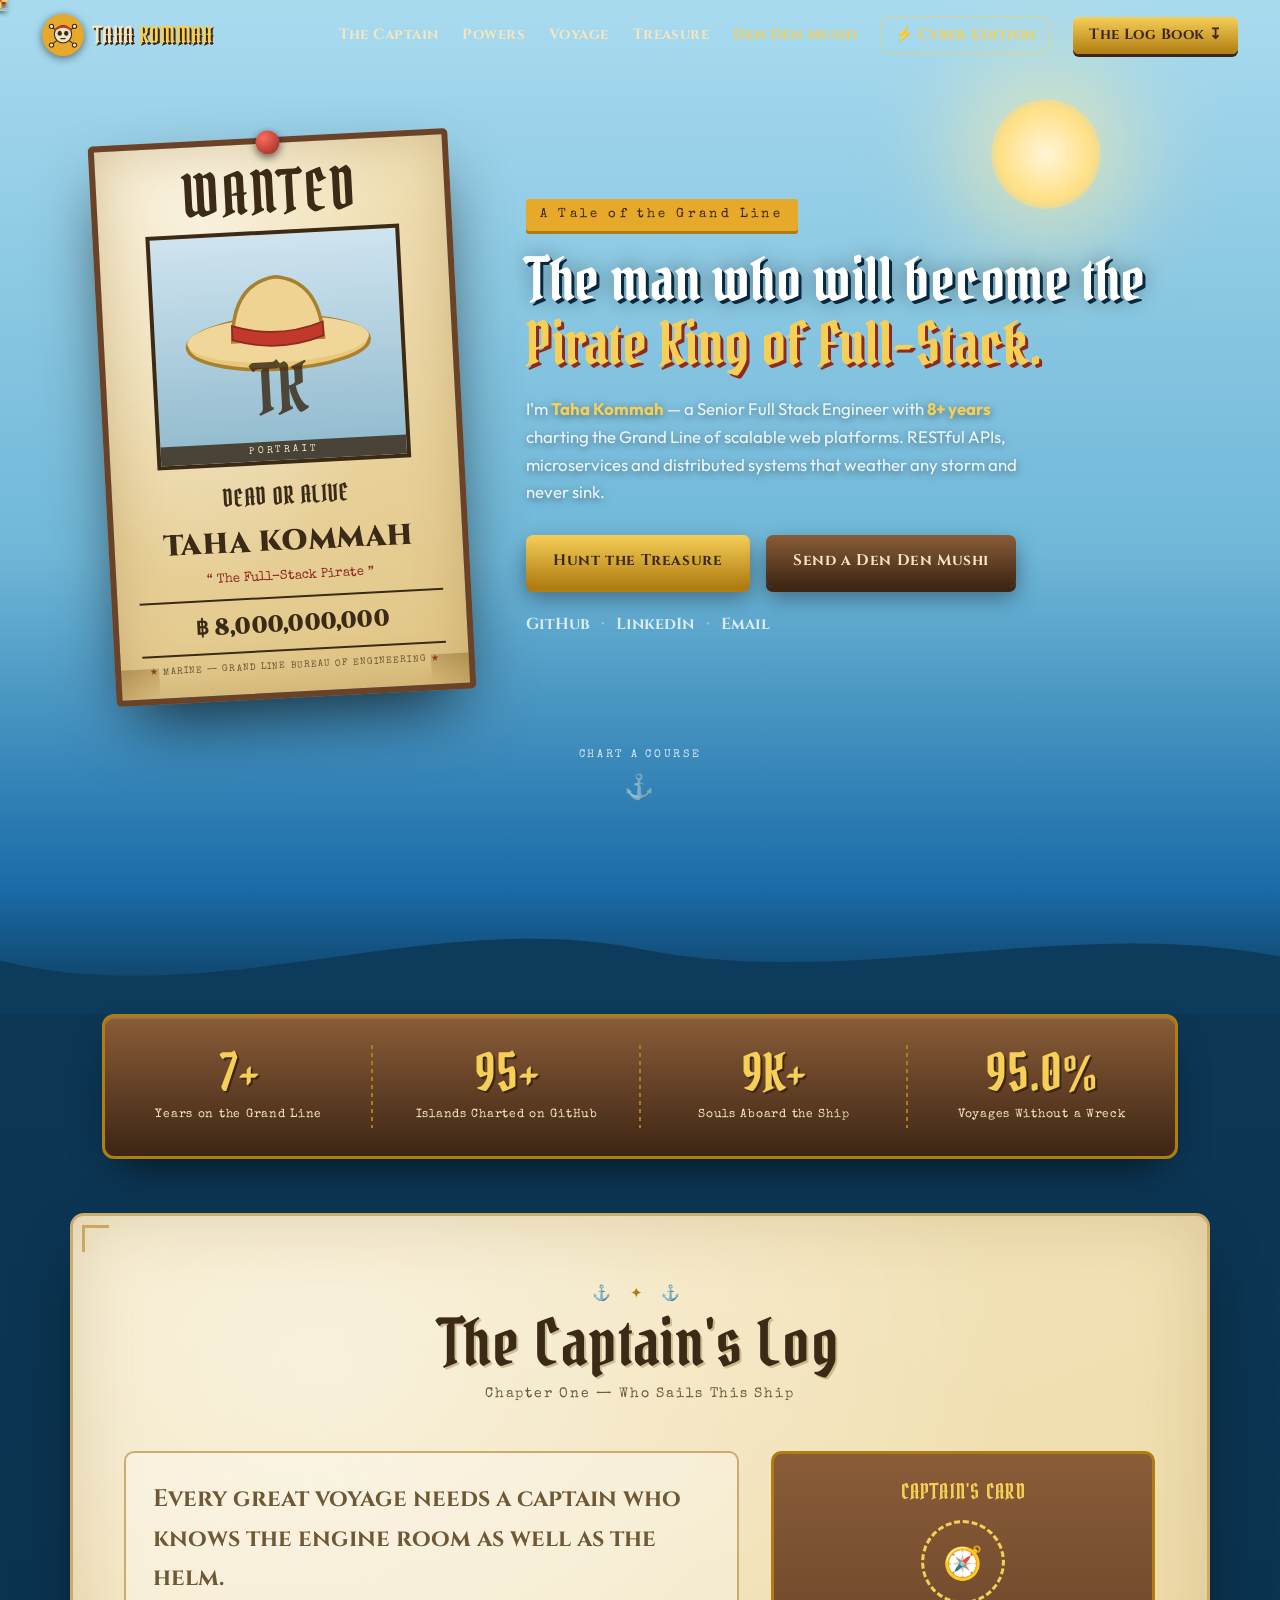
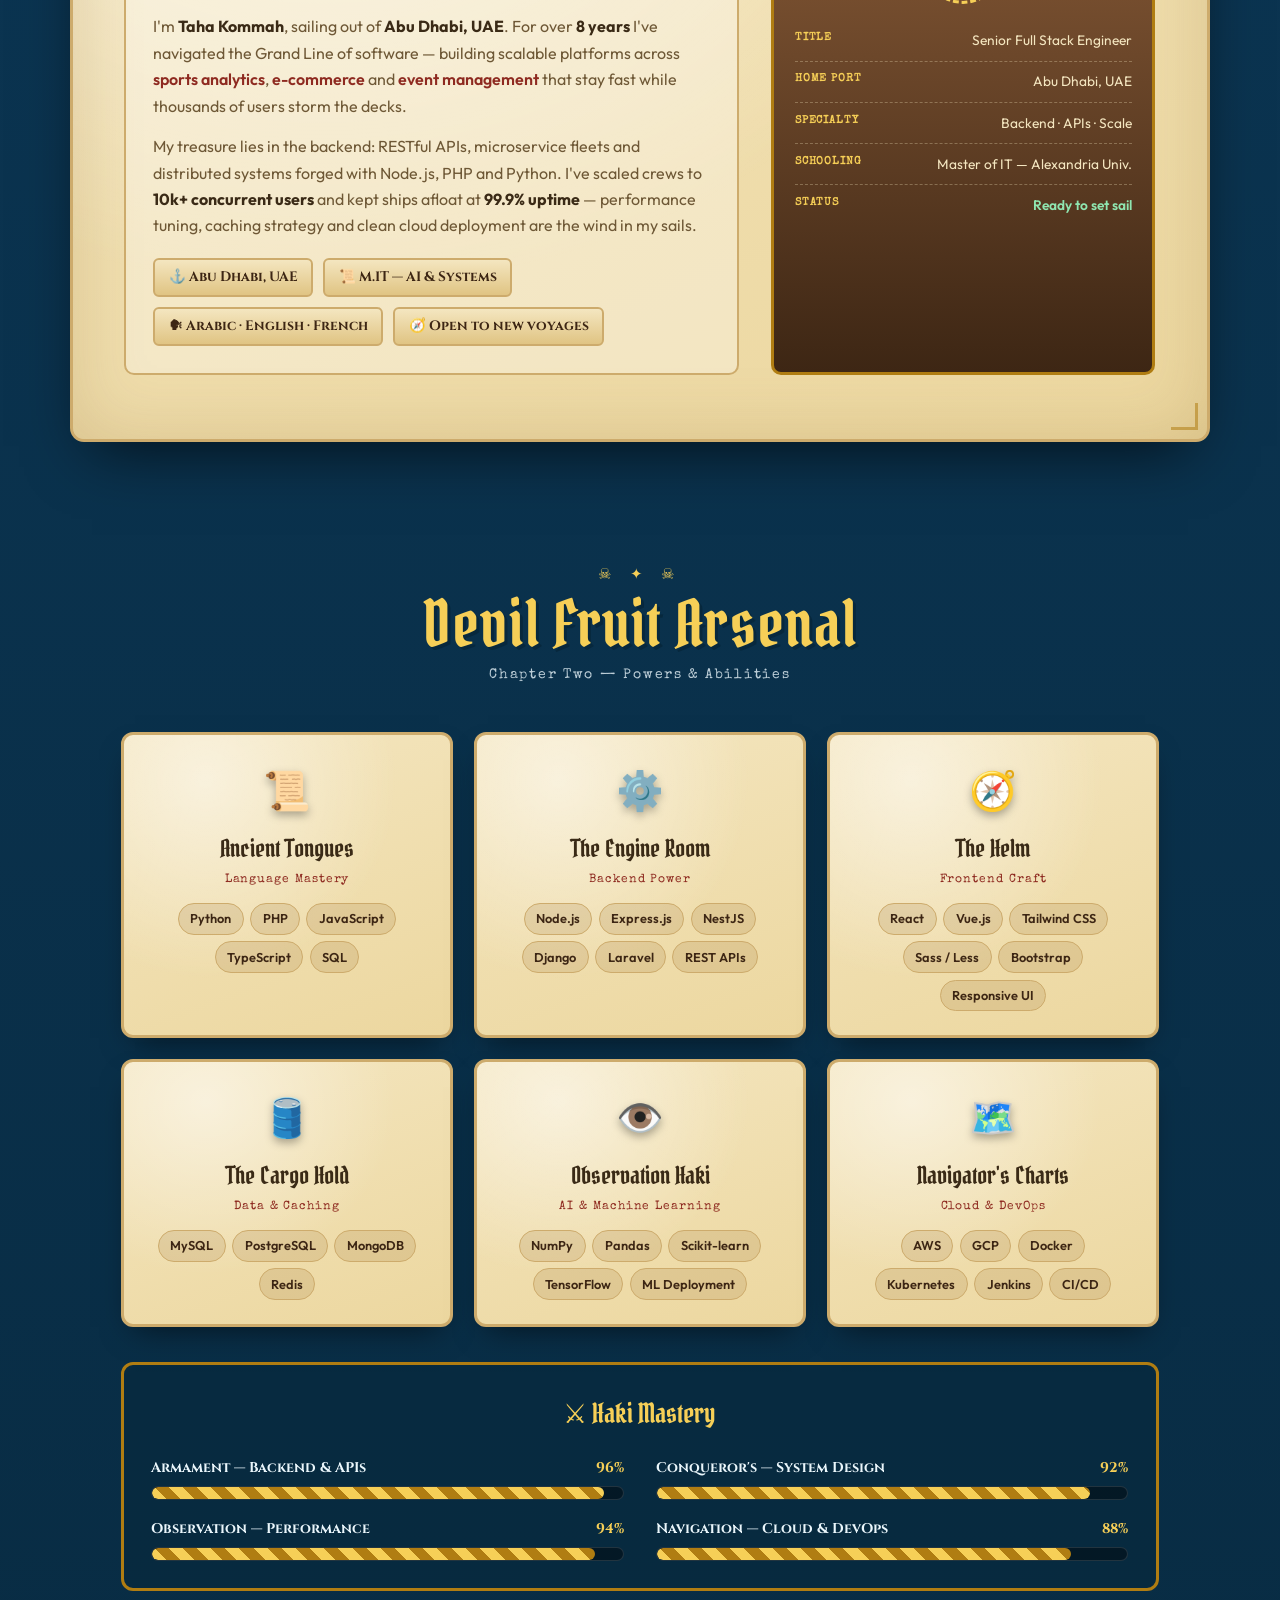
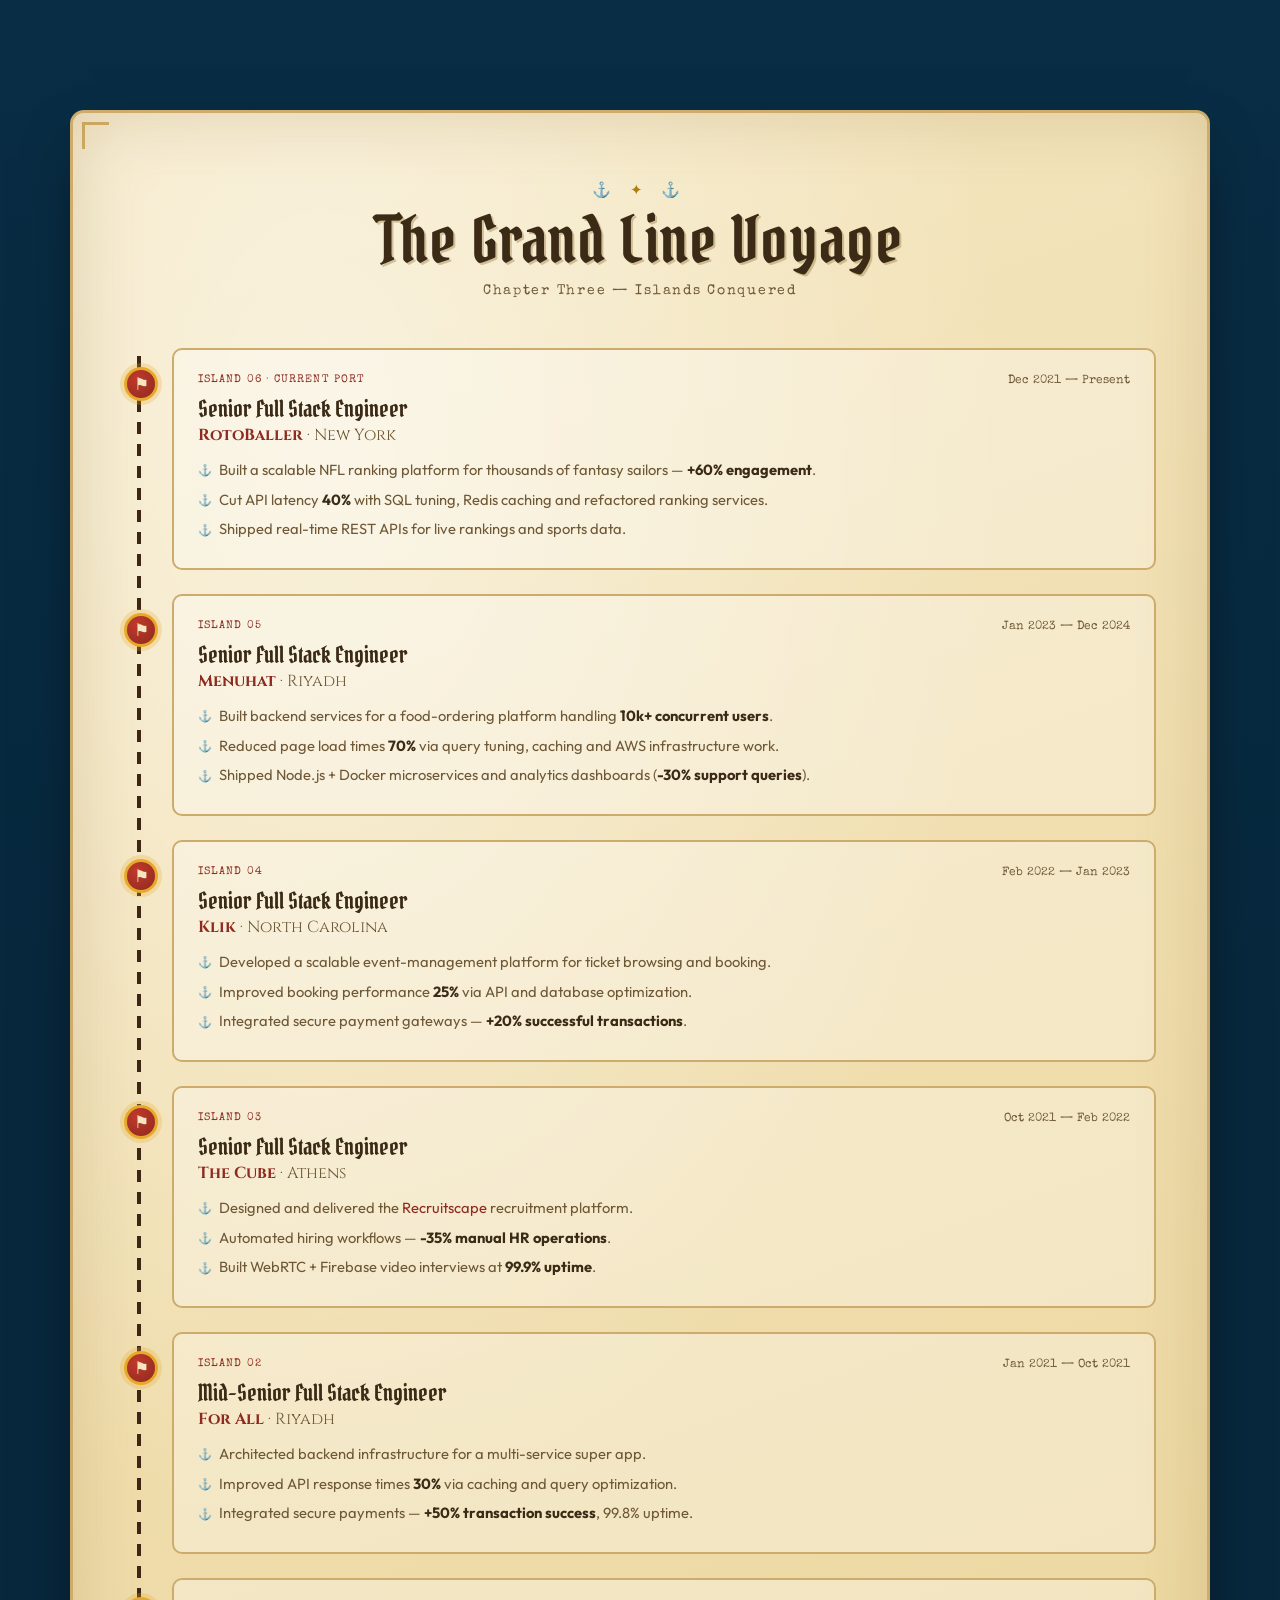
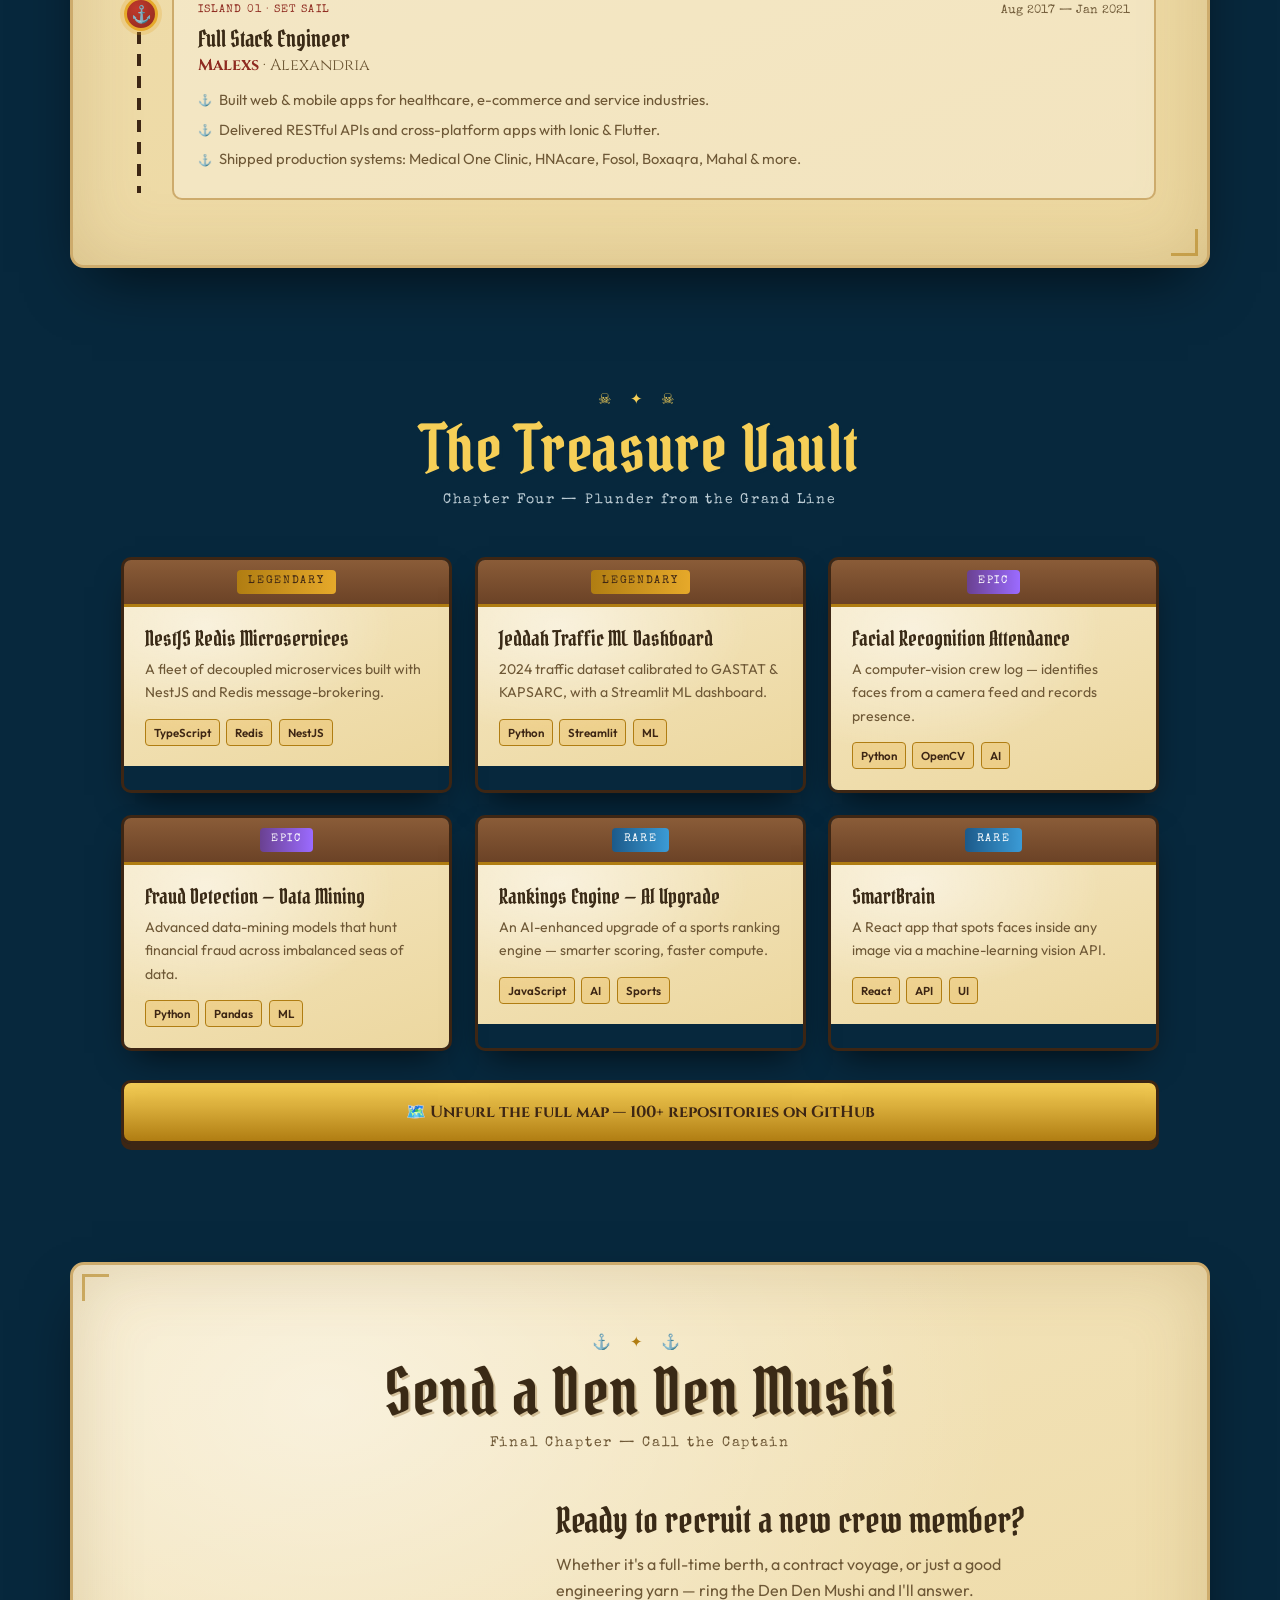
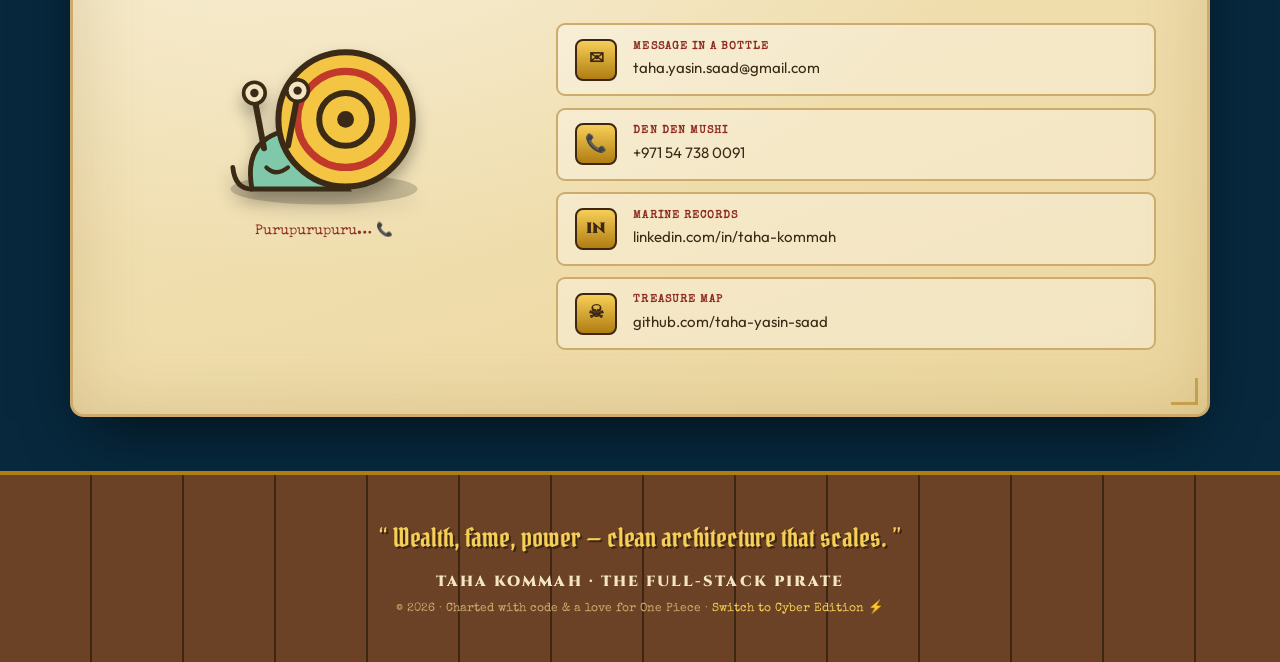
==== one-piece.html @ 514e0f08 "Add One Piece pirate edition with cross-links Add a second portfolio theme (one-piece.html) inspired" ====
<!DOCTYPE html>
<html lang="en">
<head>
  <meta charset="UTF-8" />
  <meta name="viewport" content="width=device-width, initial-scale=1.0" />
  <meta name="description" content="Taha Kommah — Senior Full Stack Engineer. A One Piece-inspired pirate portfolio: 8+ years charting the Grand Line of scalable web platforms." />
  <meta name="author" content="Taha Kommah" />
  <meta name="theme-color" content="#0a2e47" />

  <meta property="og:title" content="Taha Kommah — The Full-Stack Pirate" />
  <meta property="og:description" content="Senior Full Stack Engineer sailing the Grand Line of scalable systems." />
  <meta property="og:type" content="website" />

  <title>Taha Kommah · The Full-Stack Pirate</title>

  <link rel="preconnect" href="https://fonts.googleapis.com" />
  <link rel="preconnect" href="https://fonts.gstatic.com" crossorigin />
  <link href="https://fonts.googleapis.com/css2?family=Pirata+One&family=Cinzel:wght@500;700;900&family=Special+Elite&family=Outfit:wght@300;400;500;600&display=swap" rel="stylesheet" />

  <link rel="stylesheet" href="assets/css/one-piece.css" />
  <link rel="icon" href="data:image/svg+xml,&lt;svg xmlns='http://www.w3.org/2000/svg' viewBox='0 0 100 100'&gt;&lt;text y='.9em' font-size='90'&gt;🏴‍☠️&lt;/text&gt;&lt;/svg&gt;" />
</head>
<body>

  <!-- ===== Loading screen ===== -->
  <div class="loader" id="loader">
    <div class="loader__inner">
      <div class="compass">
        <div class="compass__face">
          <span class="compass__pt compass__pt--n">N</span>
          <span class="compass__pt compass__pt--e">E</span>
          <span class="compass__pt compass__pt--s">S</span>
          <span class="compass__pt compass__pt--w">W</span>
          <div class="compass__needle"></div>
        </div>
      </div>
      <p class="loader__title">Weighing Anchor</p>
      <p class="loader__jp">海賊 · SETTING SAIL</p>
      <div class="loader__rope"><span id="loaderBar"></span></div>
      <p class="loader__pct" id="loaderPct">0%</p>
    </div>
  </div>

  <!-- ===== Ocean background ===== -->
  <div class="sky" aria-hidden="true"></div>
  <div class="clouds" aria-hidden="true">
    <span class="cloud cloud--1"></span>
    <span class="cloud cloud--2"></span>
    <span class="cloud cloud--3"></span>
    <span class="cloud cloud--4"></span>
  </div>
  <div class="sun" aria-hidden="true"></div>
  <canvas class="coins" id="coins" aria-hidden="true"></canvas>

  <!-- ===== Custom cursor ===== -->
  <div class="cursor" id="cursor" aria-hidden="true">✛</div>

  <!-- ===== Scroll progress ===== -->
  <div class="voyage-bar" id="voyageBar" aria-hidden="true">
    <span class="voyage-bar__ship">⛵</span>
  </div>

  <!-- ===== Navigation ===== -->
  <header class="nav" id="nav">
    <a href="#hero" class="brand" data-cursor>
      <svg class="brand__roger" viewBox="0 0 100 100" aria-hidden="true">
        <g stroke="#3a2a16" stroke-width="3" stroke-linecap="round">
          <line x1="22" y1="74" x2="78" y2="30" />
          <line x1="78" y1="74" x2="22" y2="30" />
          <circle cx="18" cy="78" r="6" fill="#f4e4c1"/><circle cx="82" cy="26" r="6" fill="#f4e4c1"/>
          <circle cx="82" cy="78" r="6" fill="#f4e4c1"/><circle cx="18" cy="26" r="6" fill="#f4e4c1"/>
        </g>
        <circle cx="50" cy="48" r="24" fill="#f4e4c1" stroke="#3a2a16" stroke-width="3"/>
        <ellipse cx="41" cy="45" rx="6" ry="7" fill="#3a2a16"/>
        <ellipse cx="59" cy="45" rx="6" ry="7" fill="#3a2a16"/>
        <path d="M44 60 h12" stroke="#3a2a16" stroke-width="3" stroke-linecap="round"/>
        <path d="M30 34 Q50 20 70 34" fill="none" stroke="#c0392b" stroke-width="6" stroke-linecap="round"/>
      </svg>
      <span class="brand__text">TAHA <i>KOMMAH</i></span>
    </a>
    <nav class="nav__links" id="navLinks">
      <a href="#about"    data-cursor>The Captain</a>
      <a href="#skills"   data-cursor>Powers</a>
      <a href="#voyage"   data-cursor>Voyage</a>
      <a href="#treasure" data-cursor>Treasure</a>
      <a href="#contact"  data-cursor>Den Den Mushi</a>
      <a href="index.html" class="nav__alt" data-cursor>⚡ Cyber Edition</a>
      <a href="assets/Taha_Kommah_Resume.pdf" class="nav__cv" download data-cursor>The Log Book ↧</a>
    </nav>
    <button class="burger" id="burger" aria-label="Toggle menu"><span></span><span></span><span></span></button>
  </header>

  <main>

    <!-- ===== HERO ===== -->
    <section class="hero" id="hero">
      <div class="ship" aria-hidden="true">
        <svg viewBox="0 0 220 150">
          <path d="M30 110 L190 110 L170 135 L50 135 Z" fill="#6b4226" stroke="#3d2614" stroke-width="3"/>
          <rect x="106" y="30" width="6" height="82" fill="#3d2614"/>
          <path d="M112 36 Q165 52 150 92 L112 92 Z" fill="#f4e4c1" stroke="#3d2614" stroke-width="2.5"/>
          <path d="M106 44 Q58 58 70 90 L106 90 Z" fill="#efe0b8" stroke="#3d2614" stroke-width="2.5"/>
          <path d="M109 14 l16 8 -16 8 Z" fill="#c0392b"/>
        </svg>
      </div>

      <div class="hero__inner">
        <!-- Wanted poster -->
        <figure class="poster" id="poster">
          <span class="poster__pin"></span>
          <p class="poster__top">WANTED</p>
          <div class="poster__photo">
            <div class="straw-hat" aria-hidden="true">
              <svg viewBox="0 0 220 140">
                <ellipse cx="110" cy="104" rx="104" ry="30" fill="#e8c87a" stroke="#a9802f" stroke-width="4"/>
                <ellipse cx="110" cy="100" rx="104" ry="26" fill="#f0d699"/>
                <path d="M58 100 Q60 34 110 28 Q160 34 162 100 Z" fill="#efd393" stroke="#a9802f" stroke-width="4"/>
                <path d="M58 98 Q110 116 162 98 L162 82 Q110 100 58 82 Z" fill="#c0392b" stroke="#8e2a20" stroke-width="2"/>
              </svg>
            </div>
            <span class="poster__monogram">TK</span>
            <span class="poster__photo-tag">PORTRAIT</span>
          </div>
          <p class="poster__deadalive">DEAD OR ALIVE</p>
          <h1 class="poster__name">TAHA KOMMAH</h1>
          <p class="poster__epithet">“ The Full-Stack Pirate ”</p>
          <div class="poster__bounty">
            <span class="berry">฿</span>
            <span class="bounty-num" id="bounty" data-count="8000000000">0</span>
          </div>
          <p class="poster__marine">
            <span>★</span> MARINE — GRAND LINE BUREAU OF ENGINEERING <span>★</span>
          </p>
        </figure>

        <!-- Hero copy -->
        <div class="hero__text">
          <p class="hero__kicker">A Tale of the Grand Line</p>
          <h2 class="hero__headline">
            The man who will become the<br />
            <em>Pirate King of Full-Stack.</em>
          </h2>
          <p class="hero__desc">
            I'm <strong>Taha Kommah</strong> — a Senior Full Stack Engineer with
            <strong>8+ years</strong> charting the Grand Line of scalable web
            platforms. RESTful APIs, microservices and distributed systems that
            weather any storm and never sink.
          </p>
          <div class="hero__cta">
            <a href="#treasure" class="btn btn--gold" data-cursor>Hunt the Treasure</a>
            <a href="#contact" class="btn btn--wood" data-cursor>Send a Den Den Mushi</a>
          </div>
          <div class="hero__crew">
            <a href="https://github.com/taha-yasin-saad" target="_blank" rel="noopener" data-cursor>GitHub</a>
            <span>·</span>
            <a href="https://www.linkedin.com/in/taha-kommah-a0085a277" target="_blank" rel="noopener" data-cursor>LinkedIn</a>
            <span>·</span>
            <a href="mailto:taha.yasin.saad@gmail.com" data-cursor>Email</a>
          </div>
        </div>
      </div>

      <a href="#about" class="scroll-hint" data-cursor>
        <span>CHART A COURSE</span>
        <span class="scroll-hint__arrow">⚓</span>
      </a>
    </section>

    <!-- wave divider -->
    <div class="wave-divider" aria-hidden="true">
      <svg viewBox="0 0 1440 120" preserveAspectRatio="none">
        <path d="M0,64 C240,120 480,8 720,52 C960,96 1200,16 1440,60 L1440,120 L0,120 Z"></path>
      </svg>
    </div>

    <!-- ===== STATS ===== -->
    <section class="stats" aria-label="Pirate statistics">
      <div class="stats__grid">
        <div class="pstat reveal">
          <span class="pstat__num" data-count="8" data-suffix="+">0</span>
          <span class="pstat__label">Years on the Grand Line</span>
        </div>
        <div class="pstat reveal">
          <span class="pstat__num" data-count="100" data-suffix="+">0</span>
          <span class="pstat__label">Islands Charted on GitHub</span>
        </div>
        <div class="pstat reveal">
          <span class="pstat__num" data-count="10" data-suffix="K+">0</span>
          <span class="pstat__label">Souls Aboard the Ship</span>
        </div>
        <div class="pstat reveal">
          <span class="pstat__num" data-count="99.9" data-suffix="%">0</span>
          <span class="pstat__label">Voyages Without a Wreck</span>
        </div>
      </div>
    </section>

    <!-- ===== ABOUT ===== -->
    <section class="section" id="about">
      <div class="section__head reveal">
        <span class="section__ornament">⚓ ✦ ⚓</span>
        <h2 class="section__title">The Captain's Log</h2>
        <p class="section__sub">Chapter One — Who Sails This Ship</p>
      </div>

      <div class="about">
        <article class="scroll-panel reveal">
          <p class="about__lead">
            Every great voyage needs a captain who knows the engine room as well
            as the helm.
          </p>
          <p>
            I'm <strong>Taha Kommah</strong>, sailing out of <strong>Abu Dhabi,
            UAE</strong>. For over <strong>8 years</strong> I've navigated the
            Grand Line of software — building scalable platforms across
            <em>sports analytics</em>, <em>e-commerce</em> and
            <em>event management</em> that stay fast while thousands of users
            storm the decks.
          </p>
          <p>
            My treasure lies in the backend: RESTful APIs, microservice fleets and
            distributed systems forged with Node.js, PHP and Python. I've scaled
            crews to <strong>10k+ concurrent users</strong> and kept ships afloat
            at <strong>99.9% uptime</strong> — performance tuning, caching strategy
            and clean cloud deployment are the wind in my sails.
          </p>
          <div class="about__flags">
            <span data-cursor>⚓ Abu Dhabi, UAE</span>
            <span data-cursor>📜 M.IT — AI &amp; Systems</span>
            <span data-cursor>🗣 Arabic · English · French</span>
            <span data-cursor>🧭 Open to new voyages</span>
          </div>
        </article>

        <aside class="logpose reveal">
          <div class="logpose__head">CAPTAIN'S CARD</div>
          <div class="logpose__orb">
            <div class="logpose__ring"></div>
            <span>🧭</span>
          </div>
          <ul class="logpose__list">
            <li><b>Title</b><span>Senior Full Stack Engineer</span></li>
            <li><b>Home Port</b><span>Abu Dhabi, UAE</span></li>
            <li><b>Specialty</b><span>Backend · APIs · Scale</span></li>
            <li><b>Schooling</b><span>Master of IT — Alexandria Univ.</span></li>
            <li><b>Status</b><span class="ready">Ready to set sail</span></li>
          </ul>
        </aside>
      </div>
    </section>

    <!-- ===== SKILLS ===== -->
    <section class="section section--sea" id="skills">
      <div class="section__head reveal">
        <span class="section__ornament">☠ ✦ ☠</span>
        <h2 class="section__title section__title--light">Devil Fruit Arsenal</h2>
        <p class="section__sub section__sub--light">Chapter Two — Powers &amp; Abilities</p>
      </div>

      <div class="fruits">
        <article class="fruit reveal">
          <span class="fruit__icon">📜</span>
          <h3>Ancient Tongues</h3>
          <p class="fruit__type">Language Mastery</p>
          <div class="berry-tags">
            <span>Python</span><span>PHP</span><span>JavaScript</span>
            <span>TypeScript</span><span>SQL</span>
          </div>
        </article>

        <article class="fruit reveal">
          <span class="fruit__icon">⚙️</span>
          <h3>The Engine Room</h3>
          <p class="fruit__type">Backend Power</p>
          <div class="berry-tags">
            <span>Node.js</span><span>Express.js</span><span>NestJS</span>
            <span>Django</span><span>Laravel</span><span>REST APIs</span>
          </div>
        </article>

        <article class="fruit reveal">
          <span class="fruit__icon">🧭</span>
          <h3>The Helm</h3>
          <p class="fruit__type">Frontend Craft</p>
          <div class="berry-tags">
            <span>React</span><span>Vue.js</span><span>Tailwind CSS</span>
            <span>Sass / Less</span><span>Bootstrap</span><span>Responsive UI</span>
          </div>
        </article>

        <article class="fruit reveal">
          <span class="fruit__icon">🛢️</span>
          <h3>The Cargo Hold</h3>
          <p class="fruit__type">Data &amp; Caching</p>
          <div class="berry-tags">
            <span>MySQL</span><span>PostgreSQL</span><span>MongoDB</span>
            <span>Redis</span>
          </div>
        </article>

        <article class="fruit reveal">
          <span class="fruit__icon">👁️</span>
          <h3>Observation Haki</h3>
          <p class="fruit__type">AI &amp; Machine Learning</p>
          <div class="berry-tags">
            <span>NumPy</span><span>Pandas</span><span>Scikit-learn</span>
            <span>TensorFlow</span><span>ML Deployment</span>
          </div>
        </article>

        <article class="fruit reveal">
          <span class="fruit__icon">🗺️</span>
          <h3>Navigator's Charts</h3>
          <p class="fruit__type">Cloud &amp; DevOps</p>
          <div class="berry-tags">
            <span>AWS</span><span>GCP</span><span>Docker</span>
            <span>Kubernetes</span><span>Jenkins</span><span>CI/CD</span>
          </div>
        </article>
      </div>

      <div class="haki reveal">
        <h3 class="haki__title">⚔ Haki Mastery</h3>
        <div class="haki__grid">
          <div class="haki__bar">
            <div class="haki__top"><span>Armament — Backend &amp; APIs</span><span>96%</span></div>
            <div class="haki__track"><i style="--w:96%"></i></div>
          </div>
          <div class="haki__bar">
            <div class="haki__top"><span>Conqueror's — System Design</span><span>92%</span></div>
            <div class="haki__track"><i style="--w:92%"></i></div>
          </div>
          <div class="haki__bar">
            <div class="haki__top"><span>Observation — Performance</span><span>94%</span></div>
            <div class="haki__track"><i style="--w:94%"></i></div>
          </div>
          <div class="haki__bar">
            <div class="haki__top"><span>Navigation — Cloud &amp; DevOps</span><span>88%</span></div>
            <div class="haki__track"><i style="--w:88%"></i></div>
          </div>
        </div>
      </div>
    </section>

    <!-- ===== VOYAGE / EXPERIENCE ===== -->
    <section class="section" id="voyage">
      <div class="section__head reveal">
        <span class="section__ornament">⚓ ✦ ⚓</span>
        <h2 class="section__title">The Grand Line Voyage</h2>
        <p class="section__sub">Chapter Three — Islands Conquered</p>
      </div>

      <div class="route">
        <div class="route__line"></div>

        <article class="island reveal">
          <div class="island__marker">⚑</div>
          <div class="island__card" data-cursor>
            <div class="island__bar">
              <span class="island__no">ISLAND 06 · CURRENT PORT</span>
              <span class="island__date">Dec 2021 — Present</span>
            </div>
            <h3 class="island__role">Senior Full Stack Engineer</h3>
            <p class="island__crew">RotoBaller <i>· New York</i></p>
            <ul>
              <li>Built a scalable NFL ranking platform for thousands of fantasy
                sailors — <b>+60% engagement</b>.</li>
              <li>Cut API latency <b>40%</b> with SQL tuning, Redis caching and
                refactored ranking services.</li>
              <li>Shipped real-time REST APIs for live rankings and sports data.</li>
            </ul>
          </div>
        </article>

        <article class="island reveal">
          <div class="island__marker">⚑</div>
          <div class="island__card" data-cursor>
            <div class="island__bar">
              <span class="island__no">ISLAND 05</span>
              <span class="island__date">Jan 2023 — Dec 2024</span>
            </div>
            <h3 class="island__role">Senior Full Stack Engineer</h3>
            <p class="island__crew">Menuhat <i>· Riyadh</i></p>
            <ul>
              <li>Built backend services for a food-ordering platform handling
                <b>10k+ concurrent users</b>.</li>
              <li>Reduced page load times <b>70%</b> via query tuning, caching and
                AWS infrastructure work.</li>
              <li>Shipped Node.js + Docker microservices and analytics dashboards
                (<b>-30% support queries</b>).</li>
            </ul>
          </div>
        </article>

        <article class="island reveal">
          <div class="island__marker">⚑</div>
          <div class="island__card" data-cursor>
            <div class="island__bar">
              <span class="island__no">ISLAND 04</span>
              <span class="island__date">Feb 2022 — Jan 2023</span>
            </div>
            <h3 class="island__role">Senior Full Stack Engineer</h3>
            <p class="island__crew">Klik <i>· North Carolina</i></p>
            <ul>
              <li>Developed a scalable event-management platform for ticket browsing
                and booking.</li>
              <li>Improved booking performance <b>25%</b> via API and database
                optimization.</li>
              <li>Integrated secure payment gateways — <b>+20% successful
                transactions</b>.</li>
            </ul>
          </div>
        </article>

        <article class="island reveal">
          <div class="island__marker">⚑</div>
          <div class="island__card" data-cursor>
            <div class="island__bar">
              <span class="island__no">ISLAND 03</span>
              <span class="island__date">Oct 2021 — Feb 2022</span>
            </div>
            <h3 class="island__role">Senior Full Stack Engineer</h3>
            <p class="island__crew">The Cube <i>· Athens</i></p>
            <ul>
              <li>Designed and delivered the <em>Recruitscape</em> recruitment
                platform.</li>
              <li>Automated hiring workflows — <b>-35% manual HR operations</b>.</li>
              <li>Built WebRTC + Firebase video interviews at <b>99.9% uptime</b>.</li>
            </ul>
          </div>
        </article>

        <article class="island reveal">
          <div class="island__marker">⚑</div>
          <div class="island__card" data-cursor>
            <div class="island__bar">
              <span class="island__no">ISLAND 02</span>
              <span class="island__date">Jan 2021 — Oct 2021</span>
            </div>
            <h3 class="island__role">Mid-Senior Full Stack Engineer</h3>
            <p class="island__crew">For All <i>· Riyadh</i></p>
            <ul>
              <li>Architected backend infrastructure for a multi-service super app.</li>
              <li>Improved API response times <b>30%</b> via caching and query
                optimization.</li>
              <li>Integrated secure payments — <b>+50% transaction success</b>,
                99.8% uptime.</li>
            </ul>
          </div>
        </article>

        <article class="island reveal">
          <div class="island__marker">⚓</div>
          <div class="island__card" data-cursor>
            <div class="island__bar">
              <span class="island__no">ISLAND 01 · SET SAIL</span>
              <span class="island__date">Aug 2017 — Jan 2021</span>
            </div>
            <h3 class="island__role">Full Stack Engineer</h3>
            <p class="island__crew">Malexs <i>· Alexandria</i></p>
            <ul>
              <li>Built web &amp; mobile apps for healthcare, e-commerce and service
                industries.</li>
              <li>Delivered RESTful APIs and cross-platform apps with Ionic &amp;
                Flutter.</li>
              <li>Shipped production systems: Medical One Clinic, HNAcare, Fosol,
                Boxaqra, Mahal &amp; more.</li>
            </ul>
          </div>
        </article>
      </div>
    </section>

    <!-- ===== TREASURE / PROJECTS ===== -->
    <section class="section section--sea" id="treasure">
      <div class="section__head reveal">
        <span class="section__ornament">☠ ✦ ☠</span>
        <h2 class="section__title section__title--light">The Treasure Vault</h2>
        <p class="section__sub section__sub--light">Chapter Four — Plunder from the Grand Line</p>
      </div>

      <div class="treasures">
        <a class="chest reveal" href="https://github.com/taha-yasin-saad/nestjs-redis-microservices" target="_blank" rel="noopener" data-cursor>
          <div class="chest__lid"><span class="chest__rarity rarity--gold">LEGENDARY</span></div>
          <div class="chest__body">
            <h3 class="chest__name">NestJS Redis Microservices</h3>
            <p class="chest__desc">A fleet of decoupled microservices built with
              NestJS and Redis message-brokering.</p>
            <div class="chest__loot"><span>TypeScript</span><span>Redis</span><span>NestJS</span></div>
          </div>
        </a>

        <a class="chest reveal" href="https://github.com/taha-yasin-saad/jeddah-traffic-dataset" target="_blank" rel="noopener" data-cursor>
          <div class="chest__lid"><span class="chest__rarity rarity--gold">LEGENDARY</span></div>
          <div class="chest__body">
            <h3 class="chest__name">Jeddah Traffic ML Dashboard</h3>
            <p class="chest__desc">2024 traffic dataset calibrated to GASTAT &amp;
              KAPSARC, with a Streamlit ML dashboard.</p>
            <div class="chest__loot"><span>Python</span><span>Streamlit</span><span>ML</span></div>
          </div>
        </a>

        <a class="chest reveal" href="https://github.com/taha-yasin-saad/facial-recognition-attendance" target="_blank" rel="noopener" data-cursor>
          <div class="chest__lid"><span class="chest__rarity rarity--violet">EPIC</span></div>
          <div class="chest__body">
            <h3 class="chest__name">Facial Recognition Attendance</h3>
            <p class="chest__desc">A computer-vision crew log — identifies faces from
              a camera feed and records presence.</p>
            <div class="chest__loot"><span>Python</span><span>OpenCV</span><span>AI</span></div>
          </div>
        </a>

        <a class="chest reveal" href="https://github.com/taha-yasin-saad/Fraud-Detection-Advanced-Data-Mining" target="_blank" rel="noopener" data-cursor>
          <div class="chest__lid"><span class="chest__rarity rarity--violet">EPIC</span></div>
          <div class="chest__body">
            <h3 class="chest__name">Fraud Detection — Data Mining</h3>
            <p class="chest__desc">Advanced data-mining models that hunt financial
              fraud across imbalanced seas of data.</p>
            <div class="chest__loot"><span>Python</span><span>Pandas</span><span>ML</span></div>
          </div>
        </a>

        <a class="chest reveal" href="https://github.com/taha-yasin-saad/renkings-upgrade-ai" target="_blank" rel="noopener" data-cursor>
          <div class="chest__lid"><span class="chest__rarity rarity--blue">RARE</span></div>
          <div class="chest__body">
            <h3 class="chest__name">Rankings Engine — AI Upgrade</h3>
            <p class="chest__desc">An AI-enhanced upgrade of a sports ranking engine —
              smarter scoring, faster compute.</p>
            <div class="chest__loot"><span>JavaScript</span><span>AI</span><span>Sports</span></div>
          </div>
        </a>

        <a class="chest reveal" href="https://github.com/taha-yasin-saad/SmartBrain" target="_blank" rel="noopener" data-cursor>
          <div class="chest__lid"><span class="chest__rarity rarity--blue">RARE</span></div>
          <div class="chest__body">
            <h3 class="chest__name">SmartBrain</h3>
            <p class="chest__desc">A React app that spots faces inside any image via a
              machine-learning vision API.</p>
            <div class="chest__loot"><span>React</span><span>API</span><span>UI</span></div>
          </div>
        </a>
      </div>

      <a class="treasures__all" href="https://github.com/taha-yasin-saad" target="_blank" rel="noopener" data-cursor>
        🗺️ Unfurl the full map — 100+ repositories on GitHub
      </a>
    </section>

    <!-- ===== CONTACT ===== -->
    <section class="section" id="contact">
      <div class="section__head reveal">
        <span class="section__ornament">⚓ ✦ ⚓</span>
        <h2 class="section__title">Send a Den Den Mushi</h2>
        <p class="section__sub">Final Chapter — Call the Captain</p>
      </div>

      <div class="contact reveal">
        <div class="contact__snail" aria-hidden="true">
          <svg viewBox="0 0 200 170">
            <ellipse cx="100" cy="150" rx="78" ry="13" fill="rgba(0,0,0,.18)"/>
            <path d="M40 150 Q30 96 96 100 L120 150 Z" fill="#7fc8a9" stroke="#3a2a16" stroke-width="4"/>
            <circle cx="118" cy="92" r="56" fill="#f4c542" stroke="#3a2a16" stroke-width="5"/>
            <circle cx="118" cy="92" r="40" fill="none" stroke="#c0392b" stroke-width="6"/>
            <circle cx="118" cy="92" r="22" fill="none" stroke="#3a2a16" stroke-width="5"/>
            <circle cx="118" cy="92" r="7" fill="#3a2a16"/>
            <path d="M40 150 Q26 150 24 132" fill="none" stroke="#3a2a16" stroke-width="4" stroke-linecap="round"/>
            <line class="snail-eye" x1="50" y1="116" x2="42" y2="74" stroke="#3a2a16" stroke-width="5" stroke-linecap="round"/>
            <line class="snail-eye" x1="70" y1="114" x2="78" y2="72" stroke="#3a2a16" stroke-width="5" stroke-linecap="round"/>
            <circle cx="42" cy="70" r="9" fill="#f4e4c1" stroke="#3a2a16" stroke-width="3"/>
            <circle cx="78" cy="68" r="9" fill="#f4e4c1" stroke="#3a2a16" stroke-width="3"/>
            <circle cx="42" cy="70" r="3.5" fill="#3a2a16"/>
            <circle cx="78" cy="68" r="3.5" fill="#3a2a16"/>
            <path d="M52 132 Q60 140 70 132" fill="none" stroke="#3a2a16" stroke-width="3.5" stroke-linecap="round"/>
          </svg>
          <p class="contact__snail-cap">Purupurupuru… 📞</p>
        </div>

        <div class="contact__body">
          <h3 class="contact__title">Ready to recruit a new crew member?</h3>
          <p class="contact__sub">
            Whether it's a full-time berth, a contract voyage, or just a good
            engineering yarn — ring the Den Den Mushi and I'll answer.
          </p>
          <div class="contact__links">
            <a href="mailto:taha.yasin.saad@gmail.com" data-cursor>
              <span class="contact__ico">✉</span>
              <span><b>Message in a Bottle</b>taha.yasin.saad@gmail.com</span>
            </a>
            <a href="tel:+971547380091" data-cursor>
              <span class="contact__ico">📞</span>
              <span><b>Den Den Mushi</b>+971 54 738 0091</span>
            </a>
            <a href="https://www.linkedin.com/in/taha-kommah-a0085a277" target="_blank" rel="noopener" data-cursor>
              <span class="contact__ico">in</span>
              <span><b>Marine Records</b>linkedin.com/in/taha-kommah</span>
            </a>
            <a href="https://github.com/taha-yasin-saad" target="_blank" rel="noopener" data-cursor>
              <span class="contact__ico">☠</span>
              <span><b>Treasure Map</b>github.com/taha-yasin-saad</span>
            </a>
          </div>
        </div>
      </div>
    </section>

  </main>

  <footer class="footer">
    <div class="footer__deck">
      <p class="footer__quote">“ Wealth, fame, power — clean architecture that scales. ”</p>
      <p class="footer__brand">TAHA KOMMAH · THE FULL-STACK PIRATE</p>
      <p class="footer__copy">© <span id="year"></span> · Charted with code &amp; a love for One Piece ·
        <a href="index.html" data-cursor>Switch to Cyber Edition ⚡</a>
      </p>
    </div>
  </footer>

  <button class="totop" id="toTop" aria-label="Back to top" data-cursor>⚓</button>

  <script src="assets/js/one-piece.js"></script>
</body>
</html>
---- assets/css/one-piece.css ----
/* =================================================================
   Taha Kommah — Portfolio · One Piece Edition
   Pirate / Grand Line visual system
   ================================================================= */

:root{
  --sea:        #1a6ca8;
  --sea-deep:   #0d3b5c;
  --sea-deeper: #07283d;
  --sky-1:      #a9dbef;
  --sky-2:      #6fb7d8;
  --foam:       #eaf6fb;

  --parch:    #f4e6c0;
  --parch-2:  #ecd79f;
  --parch-3:  #e0c483;
  --parch-edge:#cdab6c;

  --wood:    #6b4226;
  --wood-d:  #3d2614;
  --wood-l:  #8a5c38;

  --gold:    #e6a92a;
  --gold-l:  #f6cf57;
  --gold-d:  #b07d12;
  --red:     #c0392b;
  --red-d:   #8e2a20;

  --ink:      #3a2a16;
  --ink-soft: #6e5836;
  --ink-faint:#9a875f;

  --pirate: 'Pirata One', cursive;
  --title:  'Cinzel', serif;
  --type:   'Special Elite', cursive;
  --body:   'Outfit', sans-serif;

  --maxw: 1140px;
  --ease: cubic-bezier(.22,.61,.36,1);
}

*{ margin:0; padding:0; box-sizing:border-box; }
html{ scroll-behavior:smooth; -webkit-text-size-adjust:100%; }
body{
  font-family:var(--body);
  background:linear-gradient(180deg,var(--sea-deep),var(--sea-deeper) 60%);
  color:var(--ink);
  line-height:1.65;
  overflow-x:hidden;
  cursor:none;
  min-height:100vh;
}
@media (max-width:900px){ body{ cursor:auto; } }
a{ color:inherit; text-decoration:none; }
ul{ list-style:none; }
img,svg,canvas{ display:block; max-width:100%; }
::selection{ background:var(--gold); color:var(--wood-d); }

::-webkit-scrollbar{ width:12px; }
::-webkit-scrollbar-track{ background:var(--sea-deeper); }
::-webkit-scrollbar-thumb{
  background:linear-gradient(var(--gold),var(--wood)); border-radius:10px;
  border:2px solid var(--sea-deeper);
}

/* =================================================================
   OCEAN BACKGROUND
   ================================================================= */
.sky{
  position:absolute; top:0; left:0; right:0; height:112vh; z-index:0;
  background:linear-gradient(180deg,var(--sky-1) 0%,var(--sky-2) 55%,
             var(--sea) 88%,var(--sea-deep) 100%);
}
.sun{
  position:absolute; top:11vh; right:14vw; z-index:0;
  width:110px; height:110px; border-radius:50%;
  background:radial-gradient(circle,#fff6d8,#ffe085 60%,rgba(255,224,133,0));
  box-shadow:0 0 90px 40px rgba(255,236,170,.55);
  animation:sunPulse 6s var(--ease) infinite;
}
@keyframes sunPulse{ 50%{ transform:scale(1.08); } }

.clouds{ position:absolute; inset:0 0 auto 0; height:100vh; z-index:0; }
.cloud{
  position:absolute; display:block;
  background:#fff; border-radius:50px; opacity:.92;
  filter:blur(.4px);
}
.cloud::before,.cloud::after{
  content:""; position:absolute; background:#fff; border-radius:50%;
}
.cloud--1{ width:120px; height:32px; top:14vh; left:-160px;
  animation:drift 46s linear infinite; }
.cloud--2{ width:170px; height:42px; top:26vh; left:-220px;
  animation:drift 64s linear infinite; animation-delay:-12s; }
.cloud--3{ width:90px; height:26px; top:8vh; left:-130px;
  animation:drift 38s linear infinite; animation-delay:-26s; }
.cloud--4{ width:140px; height:36px; top:40vh; left:-200px;
  animation:drift 72s linear infinite; animation-delay:-40s; opacity:.7; }
.cloud::before{ width:55%; height:170%; top:-60%; left:14%; }
.cloud::after{ width:42%; height:150%; top:-46%; right:16%; }
@keyframes drift{ to{ transform:translateX(112vw); } }

.coins{
  position:fixed; inset:0; z-index:1; pointer-events:none;
}

/* =================================================================
   CUSTOM CURSOR
   ================================================================= */
.cursor{
  position:fixed; top:0; left:0; z-index:9999; pointer-events:none;
  font-size:20px; color:var(--gold-l);
  text-shadow:0 0 8px rgba(0,0,0,.6);
  transform:translate(-50%,-50%);
  transition:transform .18s var(--ease),color .18s var(--ease);
}
.cursor.is-hover{ transform:translate(-50%,-50%) scale(1.9) rotate(45deg);
  color:var(--red); }
@media (max-width:900px){ .cursor{ display:none; } }

/* =================================================================
   LOADER
   ================================================================= */
.loader{
  position:fixed; inset:0; z-index:10000;
  background:radial-gradient(circle at 50% 40%,var(--sea),var(--sea-deeper));
  display:flex; align-items:center; justify-content:center;
  transition:opacity .7s var(--ease),visibility .7s;
}
.loader.done{ opacity:0; visibility:hidden; }
.loader__inner{ text-align:center; width:260px; }
.compass{
  width:140px; height:140px; margin:0 auto 1.3rem;
  border-radius:50%;
  background:radial-gradient(circle,var(--parch),var(--parch-3));
  border:7px solid var(--gold);
  box-shadow:0 0 0 4px var(--wood-d),0 14px 40px rgba(0,0,0,.5);
  position:relative;
}
.compass__face{ position:absolute; inset:0; }
.compass__pt{
  position:absolute; font-family:var(--title); font-weight:900;
  font-size:.85rem; color:var(--ink); left:50%; top:50%;
}
.compass__pt--n{ transform:translate(-50%,-66px); }
.compass__pt--s{ transform:translate(-50%,52px); }
.compass__pt--e{ transform:translate(44px,-50%); }
.compass__pt--w{ transform:translate(-58px,-50%); }
.compass__needle{
  position:absolute; left:50%; top:50%; width:10px; height:96px;
  transform:translate(-50%,-50%);
  background:
    linear-gradient(180deg,var(--red) 0 50%,var(--ink) 50% 100%);
  clip-path:polygon(50% 0,100% 50%,50% 100%,0 50%);
  transform-origin:50% 50%;
  animation:needleSpin 2.4s var(--ease) infinite;
}
@keyframes needleSpin{
  0%{ transform:translate(-50%,-50%) rotate(0); }
  70%{ transform:translate(-50%,-50%) rotate(740deg); }
  100%{ transform:translate(-50%,-50%) rotate(720deg); }
}
.loader__title{
  font-family:var(--pirate); font-size:1.9rem; color:var(--gold-l);
  letter-spacing:.04em;
}
.loader__jp{
  font-family:var(--type); color:var(--foam); opacity:.7;
  font-size:.78rem; letter-spacing:.22em; margin:.2rem 0 1rem;
}
.loader__rope{
  height:8px; border-radius:8px; overflow:hidden;
  background:rgba(0,0,0,.35);
  border:1px solid rgba(255,255,255,.12);
}
.loader__rope span{
  display:block; height:100%; width:0;
  background:repeating-linear-gradient(45deg,
    var(--gold) 0 8px,var(--gold-d) 8px 16px);
}
.loader__pct{
  font-family:var(--type); font-size:.78rem; color:var(--foam);
  opacity:.8; margin-top:.5rem;
}

/* =================================================================
   SCROLL PROGRESS
   ================================================================= */
.voyage-bar{
  position:fixed; top:0; left:0; height:5px; width:0; z-index:9000;
  background:repeating-linear-gradient(90deg,
    var(--gold) 0 10px,var(--gold-d) 10px 20px);
}
.voyage-bar__ship{
  position:absolute; right:-10px; top:50%;
  transform:translateY(-58%); font-size:1.1rem;
  filter:drop-shadow(0 2px 2px rgba(0,0,0,.5));
}

/* =================================================================
   NAV
   ================================================================= */
.nav{
  position:fixed; top:0; left:0; right:0; z-index:900;
  display:flex; align-items:center; justify-content:space-between;
  padding:.9rem clamp(1rem,4vw,2.6rem);
  transition:background .35s var(--ease),box-shadow .35s var(--ease),
             padding .35s var(--ease);
}
.nav.scrolled{
  background:linear-gradient(180deg,var(--wood),var(--wood-d));
  box-shadow:0 6px 24px rgba(0,0,0,.45);
  padding-top:.55rem; padding-bottom:.55rem;
  border-bottom:2px solid var(--gold-d);
}
.brand{ display:flex; align-items:center; gap:.6rem; }
.brand__roger{
  width:42px; height:42px; flex:none;
  background:var(--gold); border-radius:50%;
  padding:3px; box-shadow:0 2px 8px rgba(0,0,0,.5);
  transition:transform .4s var(--ease);
}
.brand:hover .brand__roger{ transform:rotate(-14deg) scale(1.08); }
.brand__text{
  font-family:var(--pirate); font-size:1.45rem; color:var(--parch);
  letter-spacing:.03em; text-shadow:2px 2px 0 var(--wood-d);
}
.brand__text i{ color:var(--gold-l); font-style:normal; }

.nav__links{ display:flex; align-items:center; gap:1.5rem; }
.nav__links a{
  font-family:var(--title); font-weight:700; font-size:.92rem;
  color:var(--parch); letter-spacing:.03em; position:relative;
  transition:color .25s var(--ease);
}
.nav.scrolled .nav__links a{ color:var(--parch); }
.nav__links a:not(.nav__cv):not(.nav__alt)::after{
  content:""; position:absolute; left:0; bottom:-5px; height:2px; width:0;
  background:var(--gold-l); transition:width .3s var(--ease);
}
.nav__links a:not(.nav__cv):not(.nav__alt):hover{ color:var(--gold-l); }
.nav__links a:not(.nav__cv):not(.nav__alt):hover::after,
.nav__links a.active::after{ width:100%; }
.nav__links a.active{ color:var(--gold-l); }
.nav__alt{
  padding:.34rem .8rem; border:1.5px dashed var(--gold-l);
  border-radius:6px; color:var(--gold-l)!important;
  transition:background .25s,transform .25s;
}
.nav__alt:hover{ background:rgba(246,207,87,.16); transform:translateY(-2px); }
.nav__cv{
  padding:.42rem 1rem; border-radius:6px;
  background:linear-gradient(180deg,var(--gold-l),var(--gold-d));
  color:var(--wood-d)!important;
  box-shadow:0 3px 0 var(--wood-d);
  transition:transform .2s var(--ease),box-shadow .2s var(--ease);
}
.nav__cv:hover{ transform:translateY(-2px); box-shadow:0 5px 0 var(--wood-d); }
.nav__cv:active{ transform:translateY(2px); box-shadow:0 1px 0 var(--wood-d); }

.burger{
  display:none; flex-direction:column; gap:5px; padding:6px;
  background:none; border:0; cursor:pointer;
}
.burger span{ width:26px; height:3px; background:var(--parch);
  border-radius:3px; transition:.3s var(--ease); }
.burger.open span:nth-child(1){ transform:translateY(8px) rotate(45deg); }
.burger.open span:nth-child(2){ opacity:0; }
.burger.open span:nth-child(3){ transform:translateY(-8px) rotate(-45deg); }

/* =================================================================
   LAYOUT
   ================================================================= */
main{ position:relative; z-index:2; }
.section{
  max-width:var(--maxw); margin:3.4rem auto;
  padding:clamp(2.4rem,5vw,4rem) clamp(1.4rem,4vw,3.4rem);
  position:relative;
}
/* parchment panel */
.section:not(.section--sea){
  background:
    radial-gradient(ellipse at 22% 18%,rgba(255,255,255,.5),transparent 55%),
    linear-gradient(160deg,var(--parch),var(--parch-2));
  border:3px solid var(--parch-edge);
  border-radius:14px;
  box-shadow:0 26px 60px -22px rgba(0,0,0,.7),
             inset 0 0 70px rgba(141,103,42,.22);
}
.section:not(.section--sea)::before,
.section:not(.section--sea)::after{
  content:""; position:absolute; width:24px; height:24px;
  border:3px solid var(--gold-d); opacity:.55;
}
.section:not(.section--sea)::before{ top:9px; left:9px;
  border-right:0; border-bottom:0; }
.section:not(.section--sea)::after{ bottom:9px; right:9px;
  border-left:0; border-top:0; }

.section--sea{ color:var(--foam); }

.section__head{ text-align:center; margin-bottom:2.8rem; }
.section__ornament{
  display:block; color:var(--gold-d); letter-spacing:.5em;
  font-size:.95rem; margin-bottom:.3rem;
}
.section--sea .section__ornament{ color:var(--gold-l); }
.section__title{
  font-family:var(--pirate); font-weight:400;
  font-size:clamp(2.3rem,7vw,4rem); line-height:1.05;
  color:var(--ink); letter-spacing:.02em;
  text-shadow:2px 2px 0 rgba(141,103,42,.35);
}
.section__title--light{
  color:var(--gold-l);
  text-shadow:3px 3px 0 var(--sea-deeper);
}
.section__sub{
  font-family:var(--type); font-size:.9rem; color:var(--ink-soft);
  letter-spacing:.12em; margin-top:.35rem;
}
.section__sub--light{ color:var(--foam); opacity:.8; }

/* =================================================================
   WAVE DIVIDER
   ================================================================= */
.wave-divider{ position:relative; z-index:2; line-height:0; margin-top:-1px; }
.wave-divider svg{ width:100%; height:clamp(70px,9vw,120px); display:block; }
.wave-divider path{ fill:var(--sea-deep); }

/* =================================================================
   HERO
   ================================================================= */
.hero{
  position:relative; min-height:100vh;
  display:flex; flex-direction:column; justify-content:center;
  max-width:var(--maxw); margin:0 auto;
  padding:8rem clamp(1.4rem,4vw,2rem) 5rem;
}
.ship{
  position:absolute; bottom:13vh; left:-260px; width:200px; z-index:1;
  animation:sail 26s linear infinite, bobShip 4s var(--ease) infinite;
  filter:drop-shadow(0 8px 6px rgba(0,0,0,.35));
}
@keyframes sail{ to{ transform:translateX(calc(100vw + 320px)); } }
@keyframes bobShip{ 50%{ margin-top:-12px; } }

.hero__inner{
  display:grid; grid-template-columns:auto 1fr;
  gap:clamp(2rem,5vw,4rem); align-items:center;
}

/* wanted poster */
.poster{
  width:clamp(280px,33vw,360px);
  background:
    radial-gradient(ellipse at 30% 12%,rgba(255,255,255,.55),transparent 55%),
    linear-gradient(165deg,var(--parch),var(--parch-3));
  border:6px solid var(--wood);
  border-radius:5px;
  padding:1.5rem 1.4rem 1.1rem;
  text-align:center; position:relative;
  box-shadow:0 30px 70px -20px rgba(0,0,0,.8),
             inset 0 0 50px rgba(141,103,42,.3);
  transform:rotate(-3deg);
  animation:posterSway 7s var(--ease) infinite;
}
@keyframes posterSway{
  0%,100%{ transform:rotate(-3deg); }
  50%{ transform:rotate(-1deg) translateY(-6px); }
}
.poster::before,.poster::after{
  content:""; position:absolute; bottom:0; width:38px; height:30px;
  background:linear-gradient(160deg,rgba(141,103,42,.5),transparent);
}
.poster::before{ left:0; }
.poster::after{ right:0; transform:scaleX(-1); }
.poster__pin{
  position:absolute; top:-13px; left:50%; transform:translateX(-50%);
  width:24px; height:24px; border-radius:50%;
  background:radial-gradient(circle at 35% 30%,#ff6b5e,var(--red-d));
  box-shadow:0 3px 8px rgba(0,0,0,.6);
}
.poster__top{
  font-family:var(--pirate); font-size:clamp(2.6rem,7vw,3.6rem);
  line-height:.9; color:var(--ink); letter-spacing:.06em;
}
.poster__photo{
  margin:.7rem auto; width:84%; aspect-ratio:1/.92;
  background:linear-gradient(180deg,#cfe4ef,#8fb9cd);
  border:4px solid var(--ink);
  position:relative; overflow:hidden;
  display:grid; place-items:center;
}
.straw-hat{
  position:absolute; top:8%; width:78%;
  animation:hatBob 4.5s var(--ease) infinite;
}
@keyframes hatBob{ 50%{ transform:translateY(-7px) rotate(-3deg); } }
.poster__monogram{
  font-family:var(--pirate); font-size:4.2rem; color:var(--ink);
  opacity:.82; margin-top:34%;
}
.poster__photo-tag{
  position:absolute; bottom:0; left:0; right:0;
  font-family:var(--type); font-size:.6rem; letter-spacing:.3em;
  color:var(--parch); background:rgba(58,42,22,.82); padding:2px 0;
}
.poster__deadalive{
  font-family:var(--pirate); font-size:1.5rem; color:var(--ink);
  letter-spacing:.04em;
}
.poster__name{
  font-family:var(--title); font-weight:900;
  font-size:clamp(1.3rem,3.4vw,1.8rem);
  color:var(--ink); margin:.2rem 0 0; letter-spacing:.02em;
}
.poster__epithet{
  font-family:var(--type); font-size:.82rem; color:var(--red-d);
  margin-bottom:.55rem;
}
.poster__bounty{
  display:flex; align-items:center; justify-content:center; gap:.35rem;
  border-top:2px solid var(--ink); border-bottom:2px solid var(--ink);
  padding:.4rem 0; margin-bottom:.5rem;
}
.berry{
  font-family:var(--title); font-weight:900; font-size:1.3rem;
  color:var(--ink);
}
.bounty-num{
  font-family:var(--title); font-weight:900;
  font-size:clamp(1.05rem,2.7vw,1.45rem); color:var(--ink);
  letter-spacing:.01em;
}
.poster__marine{
  font-family:var(--type); font-size:.58rem; letter-spacing:.12em;
  color:var(--ink-soft);
}
.poster__marine span{ color:var(--red-d); }

/* hero text */
.hero__kicker{
  font-family:var(--type); letter-spacing:.26em; font-size:.82rem;
  color:var(--wood-d); background:var(--gold);
  display:inline-block; padding:.3rem .9rem; border-radius:3px;
  box-shadow:0 3px 0 var(--gold-d); margin-bottom:1.1rem;
}
.hero__headline{
  font-family:var(--pirate); font-weight:400;
  font-size:clamp(2.1rem,5.6vw,3.7rem); line-height:1.08;
  color:#fff; letter-spacing:.01em;
  text-shadow:3px 3px 0 var(--sea-deeper),0 0 22px rgba(0,0,0,.4);
}
.hero__headline em{
  font-style:normal; color:var(--gold-l);
  text-shadow:3px 3px 0 var(--red-d);
}
.hero__desc{
  margin-top:1.2rem; max-width:48ch; color:#eef6fb;
  font-size:1.05rem;
  text-shadow:0 2px 8px rgba(0,0,0,.5);
}
.hero__desc strong{ color:var(--gold-l); }
.hero__cta{ display:flex; flex-wrap:wrap; gap:1rem; margin-top:1.8rem; }
.hero__crew{
  display:flex; align-items:center; gap:.7rem; margin-top:1.5rem;
  font-family:var(--title); font-weight:700; color:#dceaf2;
}
.hero__crew a{ position:relative; transition:color .25s; }
.hero__crew a:hover{ color:var(--gold-l); }
.hero__crew span{ opacity:.5; }

/* buttons */
.btn{
  font-family:var(--title); font-weight:700; font-size:.95rem;
  letter-spacing:.04em; padding:.85rem 1.7rem; border-radius:7px;
  display:inline-flex; align-items:center; gap:.5rem;
  transition:transform .18s var(--ease),box-shadow .18s var(--ease),
             filter .18s var(--ease);
}
.btn--gold{
  background:linear-gradient(180deg,var(--gold-l),var(--gold-d));
  color:var(--wood-d); box-shadow:0 5px 0 var(--gold-d),0 10px 22px rgba(0,0,0,.4);
}
.btn--gold:hover{ transform:translateY(-3px); filter:brightness(1.07);
  box-shadow:0 8px 0 var(--gold-d),0 16px 28px rgba(0,0,0,.45); }
.btn--gold:active{ transform:translateY(3px); box-shadow:0 2px 0 var(--gold-d); }
.btn--wood{
  background:linear-gradient(180deg,var(--wood-l),var(--wood-d));
  color:var(--parch); box-shadow:0 5px 0 var(--wood-d),0 10px 22px rgba(0,0,0,.4);
}
.btn--wood:hover{ transform:translateY(-3px); filter:brightness(1.1);
  box-shadow:0 8px 0 var(--wood-d),0 16px 28px rgba(0,0,0,.45); }
.btn--wood:active{ transform:translateY(3px); box-shadow:0 2px 0 var(--wood-d); }

.scroll-hint{
  align-self:center; margin-top:3rem;
  display:flex; flex-direction:column; align-items:center; gap:.4rem;
  font-family:var(--type); font-size:.7rem; letter-spacing:.24em;
  color:#dceaf2;
}
.scroll-hint__arrow{ font-size:1.5rem; animation:anchorBob 1.8s var(--ease) infinite; }
@keyframes anchorBob{ 50%{ transform:translateY(9px); } }

/* =================================================================
   STATS
   ================================================================= */
.stats{
  max-width:var(--maxw); margin:0 auto; position:relative; z-index:2;
  padding:0 clamp(1.4rem,4vw,2rem);
}
.stats__grid{
  display:grid; grid-template-columns:repeat(4,1fr);
  background:linear-gradient(180deg,var(--wood-l),var(--wood-d));
  border:3px solid var(--gold-d); border-radius:12px;
  box-shadow:0 20px 44px -18px rgba(0,0,0,.7),
             inset 0 2px 0 rgba(255,255,255,.12);
  overflow:hidden;
}
.pstat{
  padding:1.9rem 1rem; text-align:center; position:relative;
}
.pstat:not(:last-child)::after{
  content:""; position:absolute; right:0; top:20%; height:60%; width:2px;
  background:repeating-linear-gradient(var(--gold-d) 0 4px,transparent 4px 8px);
}
.pstat__num{
  display:block;
  font-family:var(--pirate); font-size:clamp(2rem,5.5vw,3.2rem);
  line-height:1; color:var(--gold-l);
  text-shadow:2px 2px 0 var(--wood-d);
}
.pstat__label{
  font-family:var(--type); font-size:.76rem; letter-spacing:.06em;
  color:var(--parch); margin-top:.4rem; display:block;
}

/* =================================================================
   ABOUT
   ================================================================= */
.about{ display:grid; grid-template-columns:1.6fr 1fr; gap:2rem; }
.scroll-panel{
  background:rgba(255,255,255,.32);
  border:2px solid var(--parch-edge); border-radius:10px;
  padding:1.7rem;
}
.about__lead{
  font-family:var(--title); font-weight:700;
  font-size:clamp(1.15rem,2.5vw,1.5rem); color:var(--ink);
  margin-bottom:.9rem;
}
.scroll-panel p{ color:var(--ink-soft); margin-bottom:.9rem; }
.scroll-panel strong{ color:var(--ink); }
.scroll-panel em{ color:var(--red-d); font-style:normal; font-weight:600; }
.about__flags{ display:flex; flex-wrap:wrap; gap:.6rem; margin-top:1.2rem; }
.about__flags span{
  font-family:var(--title); font-weight:700; font-size:.85rem;
  color:var(--wood-d);
  background:linear-gradient(180deg,var(--parch),var(--parch-3));
  border:2px solid var(--parch-edge); border-radius:6px;
  padding:.4rem .85rem;
  transition:transform .2s var(--ease),box-shadow .2s var(--ease);
}
.about__flags span:hover{
  transform:translateY(-3px) rotate(-2deg);
  box-shadow:0 6px 14px rgba(0,0,0,.3);
}

.logpose{
  background:linear-gradient(180deg,var(--wood-l),var(--wood-d));
  border:3px solid var(--gold-d); border-radius:10px;
  padding:1.3rem; color:var(--parch); text-align:center;
}
.logpose__head{
  font-family:var(--pirate); font-size:1.3rem; color:var(--gold-l);
  letter-spacing:.06em; margin-bottom:.7rem;
}
.logpose__orb{
  width:84px; height:84px; margin:0 auto 1rem; position:relative;
  display:grid; place-items:center; font-size:2rem;
}
.logpose__ring{
  position:absolute; inset:0; border-radius:50%;
  border:3px dashed var(--gold-l);
  animation:spin 9s linear infinite;
}
@keyframes spin{ to{ transform:rotate(360deg); } }
.logpose__list{ text-align:left; }
.logpose__list li{
  display:flex; justify-content:space-between; gap:.8rem;
  padding:.55rem 0; border-bottom:1px dashed rgba(244,230,192,.3);
  font-size:.86rem;
}
.logpose__list li:last-child{ border-bottom:0; }
.logpose__list b{
  font-family:var(--type); font-size:.68rem; letter-spacing:.08em;
  color:var(--gold-l); text-transform:uppercase; flex:none;
}
.logpose__list span{ text-align:right; }
.logpose__list .ready{ color:#8fe6b0; font-weight:600; }

/* =================================================================
   SKILLS — DEVIL FRUIT
   ================================================================= */
.fruits{
  display:grid; grid-template-columns:repeat(3,1fr); gap:1.3rem;
}
.fruit{
  background:
    radial-gradient(ellipse at 25% 15%,rgba(255,255,255,.5),transparent 55%),
    linear-gradient(160deg,var(--parch),var(--parch-2));
  border:3px solid var(--parch-edge); border-radius:12px;
  padding:1.5rem; text-align:center; position:relative;
  box-shadow:0 14px 30px -14px rgba(0,0,0,.6);
  transition:transform .3s var(--ease),box-shadow .3s var(--ease);
}
.fruit:hover{
  transform:translateY(-8px) rotate(1deg);
  box-shadow:0 24px 44px -16px rgba(0,0,0,.7);
}
.fruit__icon{
  font-size:2.4rem; display:inline-block;
  filter:drop-shadow(0 4px 4px rgba(0,0,0,.3));
  animation:fruitFloat 4s var(--ease) infinite;
}
.fruit:nth-child(2n) .fruit__icon{ animation-delay:-1.3s; }
.fruit:nth-child(3n) .fruit__icon{ animation-delay:-2.5s; }
@keyframes fruitFloat{ 50%{ transform:translateY(-9px); } }
.fruit h3{
  font-family:var(--pirate); font-size:1.5rem; color:var(--ink);
  margin:.4rem 0 .1rem; font-weight:400;
}
.fruit__type{
  font-family:var(--type); font-size:.72rem; color:var(--red-d);
  letter-spacing:.08em; margin-bottom:.9rem;
}
.berry-tags{ display:flex; flex-wrap:wrap; gap:.42rem; justify-content:center; }
.berry-tags span{
  font-family:var(--body); font-weight:600; font-size:.8rem;
  color:var(--wood-d);
  background:rgba(141,103,42,.16);
  border:1.5px solid var(--parch-edge); border-radius:30px;
  padding:.26rem .7rem;
  transition:background .2s,color .2s,transform .2s;
}
.berry-tags span:hover{
  background:var(--gold); color:var(--wood-d);
  transform:translateY(-2px);
}

/* haki bars */
.haki{
  margin-top:2.2rem;
  background:rgba(7,40,61,.6);
  border:3px solid var(--gold-d); border-radius:12px;
  padding:1.7rem;
}
.haki__title{
  font-family:var(--pirate); font-size:1.7rem; color:var(--gold-l);
  text-align:center; margin-bottom:1.2rem; font-weight:400;
}
.haki__grid{ display:grid; grid-template-columns:1fr 1fr; gap:1.1rem 2rem; }
.haki__top{
  display:flex; justify-content:space-between;
  font-family:var(--title); font-weight:700; font-size:.88rem;
  color:var(--foam); margin-bottom:.4rem;
}
.haki__top span:last-child{ color:var(--gold-l); }
.haki__track{
  height:14px; border-radius:8px;
  background:rgba(0,0,0,.4);
  border:1px solid rgba(255,255,255,.12);
  overflow:hidden;
}
.haki__track i{
  display:block; height:100%; width:0; border-radius:8px;
  background:repeating-linear-gradient(45deg,
    var(--gold-l) 0 10px,var(--gold-d) 10px 20px);
  transition:width 1.5s var(--ease);
}
.haki__bar.lit i{ width:var(--w); }

/* =================================================================
   VOYAGE / TIMELINE
   ================================================================= */
.route{ position:relative; padding-left:3rem; }
.route__line{
  position:absolute; left:13px; top:8px; bottom:8px; width:4px;
  background:repeating-linear-gradient(180deg,
    var(--wood-d) 0 12px,transparent 12px 22px);
}
.island{ position:relative; margin-bottom:1.5rem; }
.island:last-child{ margin-bottom:0; }
.island__marker{
  position:absolute; left:-3rem; top:1.2rem;
  width:34px; height:34px; display:grid; place-items:center;
  font-size:1.05rem; color:var(--parch);
  background:radial-gradient(circle at 35% 30%,var(--red),var(--red-d));
  border:3px solid var(--gold); border-radius:50%;
  box-shadow:0 0 0 4px rgba(230,169,42,.25);
  animation:markerPulse 2.6s var(--ease) infinite;
}
@keyframes markerPulse{
  50%{ box-shadow:0 0 0 9px rgba(230,169,42,0); }
}
.island__card{
  background:rgba(255,255,255,.32);
  border:2px solid var(--parch-edge); border-radius:10px;
  padding:1.3rem 1.5rem;
  transition:transform .3s var(--ease),box-shadow .3s var(--ease),
             background .3s var(--ease);
}
.island__card:hover{
  transform:translateX(10px);
  background:rgba(255,255,255,.5);
  box-shadow:-8px 12px 30px -14px rgba(0,0,0,.6);
}
.island__bar{
  display:flex; justify-content:space-between; flex-wrap:wrap; gap:.4rem;
  margin-bottom:.4rem;
}
.island__no{
  font-family:var(--type); font-size:.68rem; letter-spacing:.1em;
  color:var(--red-d);
}
.island__date{
  font-family:var(--type); font-size:.72rem; color:var(--ink-soft);
}
.island__role{
  font-family:var(--pirate); font-size:1.45rem; color:var(--ink);
  font-weight:400; line-height:1.1;
}
.island__crew{
  font-family:var(--title); font-weight:700; color:var(--red-d);
  margin-bottom:.6rem;
}
.island__crew i{ color:var(--ink-soft); font-style:normal; font-weight:400; }
.island__card ul li{
  position:relative; padding-left:1.3rem; margin-bottom:.35rem;
  color:var(--ink-soft); font-size:.92rem;
}
.island__card ul li::before{
  content:"⚓"; position:absolute; left:0; font-size:.7rem;
  color:var(--gold-d); top:.2rem;
}
.island__card ul li b{ color:var(--ink); }
.island__card ul li em{ color:var(--red-d); font-style:normal; }

/* =================================================================
   TREASURE / PROJECTS
   ================================================================= */
.treasures{
  display:grid; grid-template-columns:repeat(3,1fr); gap:1.4rem;
}
.chest{
  display:block; border-radius:10px; overflow:hidden;
  border:3px solid var(--wood-d);
  box-shadow:0 16px 34px -14px rgba(0,0,0,.75);
  transition:transform .3s var(--ease),box-shadow .3s var(--ease);
}
.chest:hover{
  transform:translateY(-9px);
  box-shadow:0 28px 50px -16px rgba(0,0,0,.85);
}
.chest__lid{
  background:linear-gradient(180deg,var(--wood-l),var(--wood));
  padding:.6rem; display:flex; justify-content:center;
  border-bottom:3px solid var(--gold-d);
  position:relative;
  transition:transform .3s var(--ease);
  transform-origin:top center;
}
.chest:hover .chest__lid{ transform:rotateX(28deg); }
.chest__rarity{
  font-family:var(--type); font-size:.66rem; letter-spacing:.16em;
  padding:.22rem .7rem; border-radius:4px; color:#fff;
}
.rarity--gold{ background:linear-gradient(90deg,var(--gold-d),var(--gold));
  color:var(--wood-d); }
.rarity--violet{ background:linear-gradient(90deg,#6a4191,#9b6bff); }
.rarity--blue{ background:linear-gradient(90deg,#1c5a8a,#3b9bd6); }
.chest__body{
  background:
    radial-gradient(ellipse at 25% 12%,rgba(255,255,255,.5),transparent 55%),
    linear-gradient(160deg,var(--parch),var(--parch-2));
  padding:1.3rem;
}
.chest__name{
  font-family:var(--pirate); font-size:1.32rem; color:var(--ink);
  font-weight:400; line-height:1.15; margin-bottom:.4rem;
}
.chest:hover .chest__name{ color:var(--red-d); }
.chest__desc{
  color:var(--ink-soft); font-size:.88rem; margin-bottom:.9rem;
}
.chest__loot{ display:flex; flex-wrap:wrap; gap:.4rem; }
.chest__loot span{
  font-family:var(--body); font-weight:600; font-size:.72rem;
  color:var(--wood-d); background:rgba(230,169,42,.25);
  border:1px solid var(--gold-d); border-radius:4px;
  padding:.18rem .5rem;
}
.treasures__all{
  display:block; text-align:center; margin-top:1.8rem;
  font-family:var(--title); font-weight:700; font-size:1rem;
  color:var(--wood-d);
  background:linear-gradient(180deg,var(--gold-l),var(--gold-d));
  border:3px solid var(--wood-d); border-radius:10px;
  padding:1rem; box-shadow:0 6px 0 var(--wood-d);
  transition:transform .2s var(--ease),box-shadow .2s var(--ease);
}
.treasures__all:hover{
  transform:translateY(-3px); box-shadow:0 9px 0 var(--wood-d);
}
.treasures__all:active{ transform:translateY(3px);
  box-shadow:0 2px 0 var(--wood-d); }

/* =================================================================
   CONTACT
   ================================================================= */
.contact{
  display:grid; grid-template-columns:.8fr 1.2fr; gap:2rem;
  align-items:center;
}
.contact__snail{ text-align:center; }
.contact__snail svg{
  width:min(240px,70%); margin:0 auto;
  animation:snailBob 4s var(--ease) infinite;
  filter:drop-shadow(0 10px 8px rgba(0,0,0,.3));
}
@keyframes snailBob{ 50%{ transform:translateY(-10px) rotate(-2deg); } }
.snail-eye{ transform-origin:bottom; animation:eyeWiggle 3s var(--ease) infinite; }
@keyframes eyeWiggle{ 25%{ transform:rotate(4deg); } 75%{ transform:rotate(-4deg); } }
.contact__snail-cap{
  font-family:var(--type); color:var(--red-d); font-size:.85rem;
  margin-top:.4rem;
}
.contact__title{
  font-family:var(--pirate); font-size:clamp(1.5rem,3.6vw,2.2rem);
  color:var(--ink); font-weight:400; line-height:1.15;
}
.contact__sub{ color:var(--ink-soft); margin:.6rem 0 1.2rem; max-width:44ch; }
.contact__links{ display:flex; flex-direction:column; gap:.7rem; }
.contact__links a{
  display:flex; align-items:center; gap:1rem;
  background:rgba(255,255,255,.34);
  border:2px solid var(--parch-edge); border-radius:9px;
  padding:.85rem 1.1rem;
  transition:transform .22s var(--ease),background .22s var(--ease),
             box-shadow .22s var(--ease);
}
.contact__links a:hover{
  transform:translateX(8px); background:rgba(255,255,255,.6);
  box-shadow:-6px 8px 20px -10px rgba(0,0,0,.6);
}
.contact__ico{
  width:42px; height:42px; flex:none; border-radius:8px;
  display:grid; place-items:center; font-size:1.1rem;
  font-family:var(--title); font-weight:900;
  background:linear-gradient(180deg,var(--gold-l),var(--gold-d));
  border:2px solid var(--wood-d); color:var(--wood-d);
}
.contact__links a span:last-child{
  display:flex; flex-direction:column; font-size:.94rem; color:var(--ink);
}
.contact__links a b{
  font-family:var(--type); font-size:.66rem; letter-spacing:.1em;
  color:var(--red-d); text-transform:uppercase;
}

/* =================================================================
   FOOTER
   ================================================================= */
.footer{ position:relative; z-index:2; margin-top:3.4rem; }
.footer__deck{
  background:
    repeating-linear-gradient(90deg,
      var(--wood) 0 90px,var(--wood-d) 90px 92px),
    linear-gradient(180deg,var(--wood-l),var(--wood-d));
  border-top:4px solid var(--gold-d);
  text-align:center; padding:2.6rem 1.4rem;
}
.footer__quote{
  font-family:var(--pirate); font-size:clamp(1.1rem,3vw,1.6rem);
  color:var(--gold-l); text-shadow:2px 2px 0 var(--wood-d);
}
.footer__brand{
  font-family:var(--title); font-weight:900; font-size:.92rem;
  color:var(--parch); letter-spacing:.14em; margin:.7rem 0 .3rem;
}
.footer__copy{
  font-family:var(--type); font-size:.78rem; color:var(--parch-edge);
}
.footer__copy a{ color:var(--gold-l); }
.footer__copy a:hover{ text-decoration:underline; }

/* back to top */
.totop{
  position:fixed; bottom:1.5rem; right:1.5rem; z-index:800;
  width:50px; height:50px; border-radius:50%; cursor:pointer;
  font-size:1.3rem; color:var(--wood-d);
  background:linear-gradient(180deg,var(--gold-l),var(--gold-d));
  border:3px solid var(--wood-d);
  box-shadow:0 5px 0 var(--wood-d),0 8px 18px rgba(0,0,0,.5);
  opacity:0; visibility:hidden; transform:translateY(16px);
  transition:opacity .3s var(--ease),visibility .3s,transform .3s var(--ease);
}
.totop.show{ opacity:1; visibility:visible; transform:translateY(0); }
.totop:hover{ transform:translateY(-3px) rotate(-12deg); }

/* =================================================================
   REVEAL
   ================================================================= */
.reveal{
  opacity:0; transform:translateY(40px) scale(.97);
  transition:opacity .8s var(--ease),transform .8s var(--ease);
  will-change:opacity,transform;
}
.reveal.visible{ opacity:1; transform:translateY(0) scale(1); }

/* =================================================================
   RESPONSIVE
   ================================================================= */
@media (max-width:980px){
  .hero__inner{ grid-template-columns:1fr; justify-items:center;
    text-align:center; }
  .hero__cta,.hero__crew{ justify-content:center; }
  .hero__desc{ margin-left:auto; margin-right:auto; }
  .about,.contact{ grid-template-columns:1fr; }
  .fruits,.treasures{ grid-template-columns:repeat(2,1fr); }
  .haki__grid{ grid-template-columns:1fr; }
}
@media (max-width:760px){
  .nav__links{
    position:fixed; inset:0 0 0 auto; width:min(80vw,330px);
    flex-direction:column; align-items:flex-start; justify-content:center;
    gap:1.5rem; padding:2.5rem;
    background:linear-gradient(180deg,var(--wood),var(--wood-d));
    border-left:3px solid var(--gold-d);
    transform:translateX(110%); transition:transform .4s var(--ease);
  }
  .nav__links.open{ transform:translateX(0); }
  .burger{ display:flex; z-index:901; }
  .stats__grid{ grid-template-columns:repeat(2,1fr); }
  .pstat:nth-child(2)::after{ display:none; }
}
@media (max-width:540px){
  .fruits,.treasures{ grid-template-columns:1fr; }
  .stats__grid{ grid-template-columns:1fr; }
  .pstat::after{ display:none!important; }
  .pstat:not(:last-child){ border-bottom:2px solid var(--gold-d); }
  .route{ padding-left:2.4rem; }
  .island__marker{ left:-2.4rem; }
  .section{ margin:2rem auto; }
}

/* =================================================================
   REDUCED MOTION
   ================================================================= */
@media (prefers-reduced-motion:reduce){
  *,*::before,*::after{
    animation-duration:.01ms!important; animation-iteration-count:1!important;
    transition-duration:.01ms!important; scroll-behavior:auto!important;
  }
  .reveal{ opacity:1; transform:none; }
  .coins{ display:none; }
}
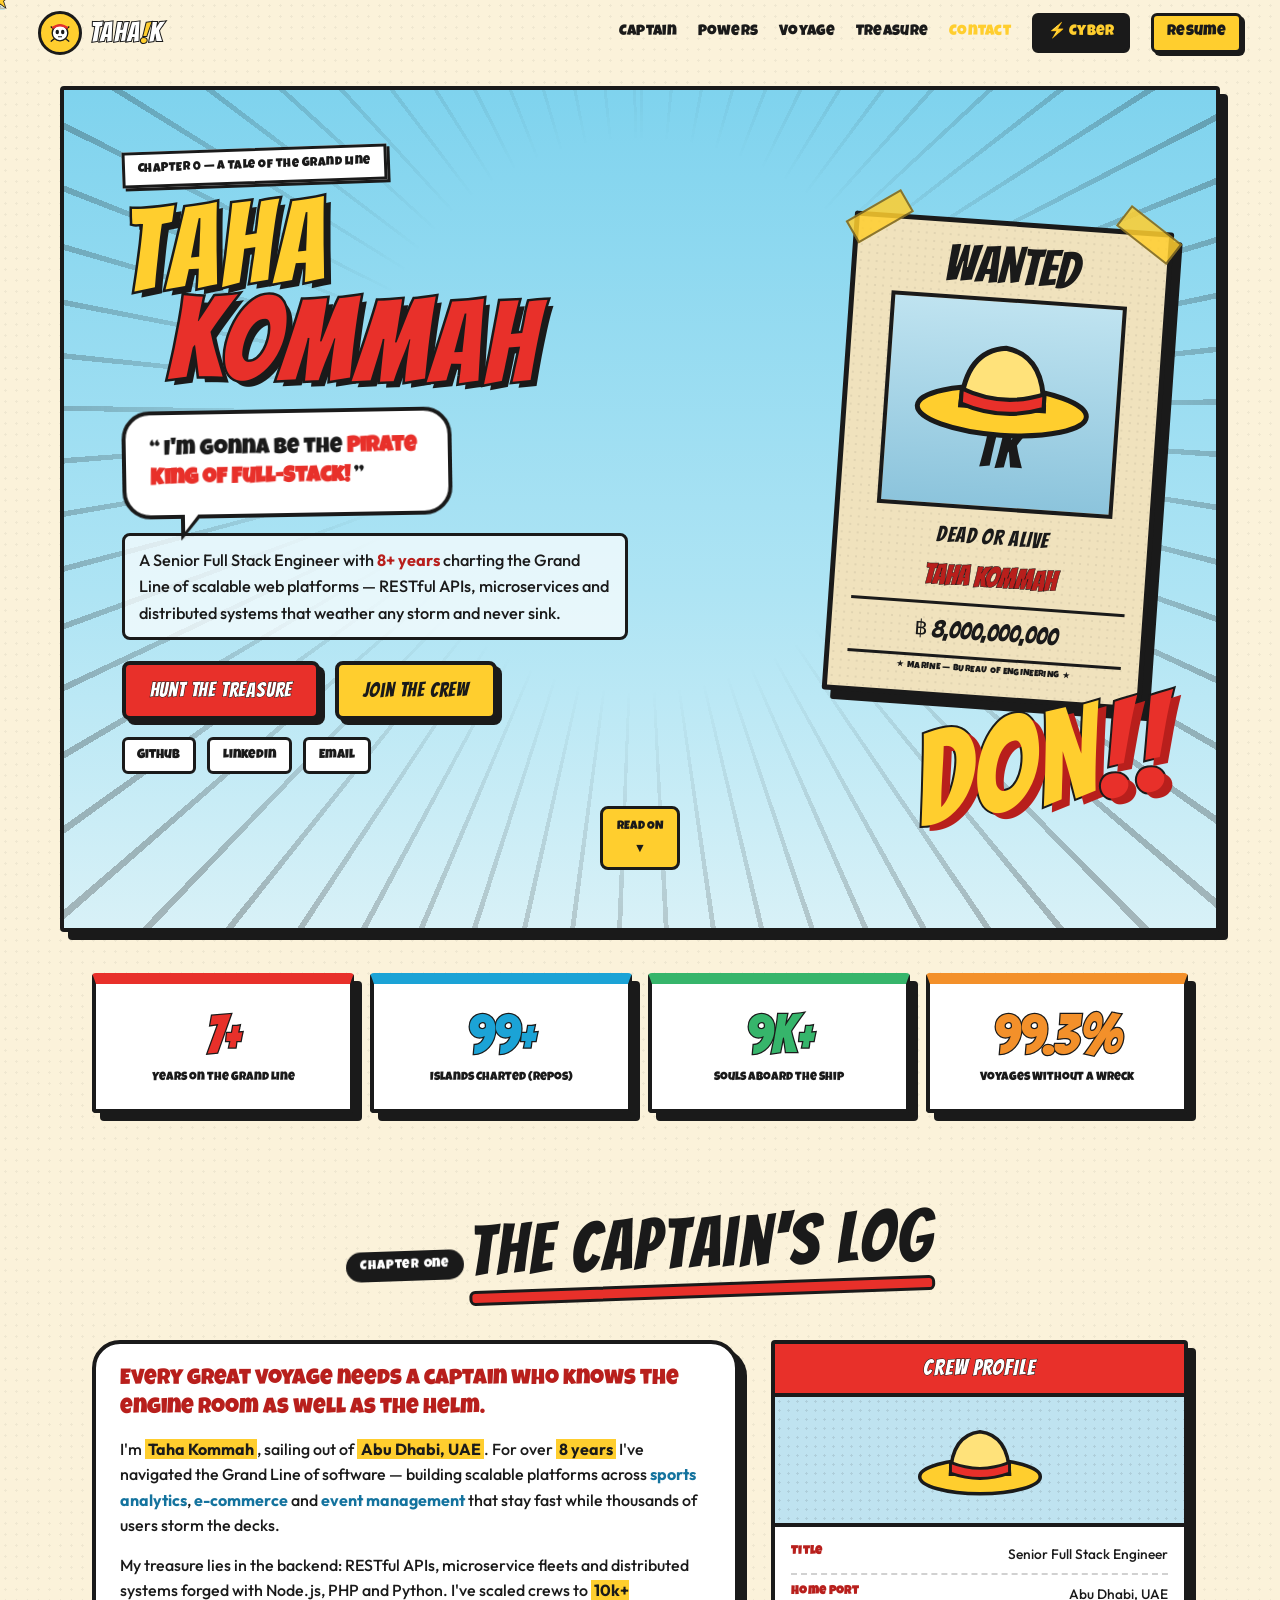
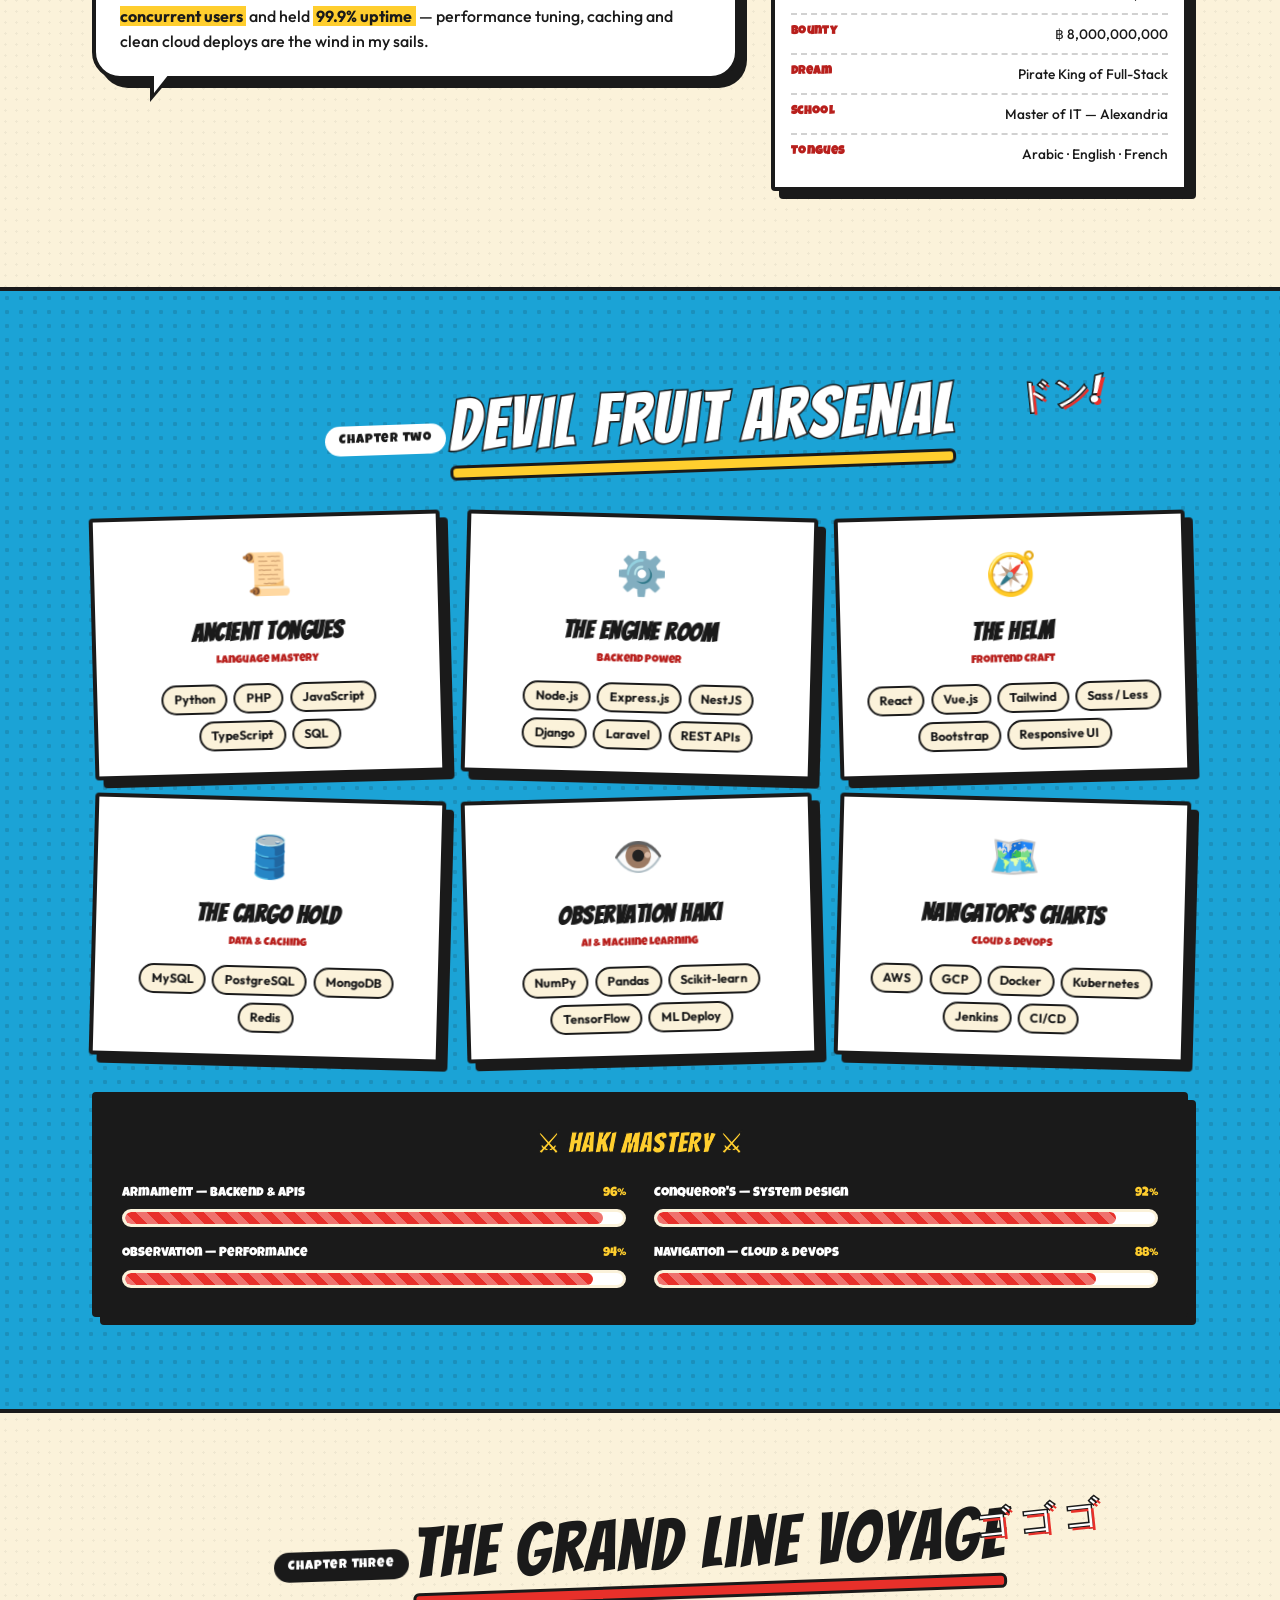
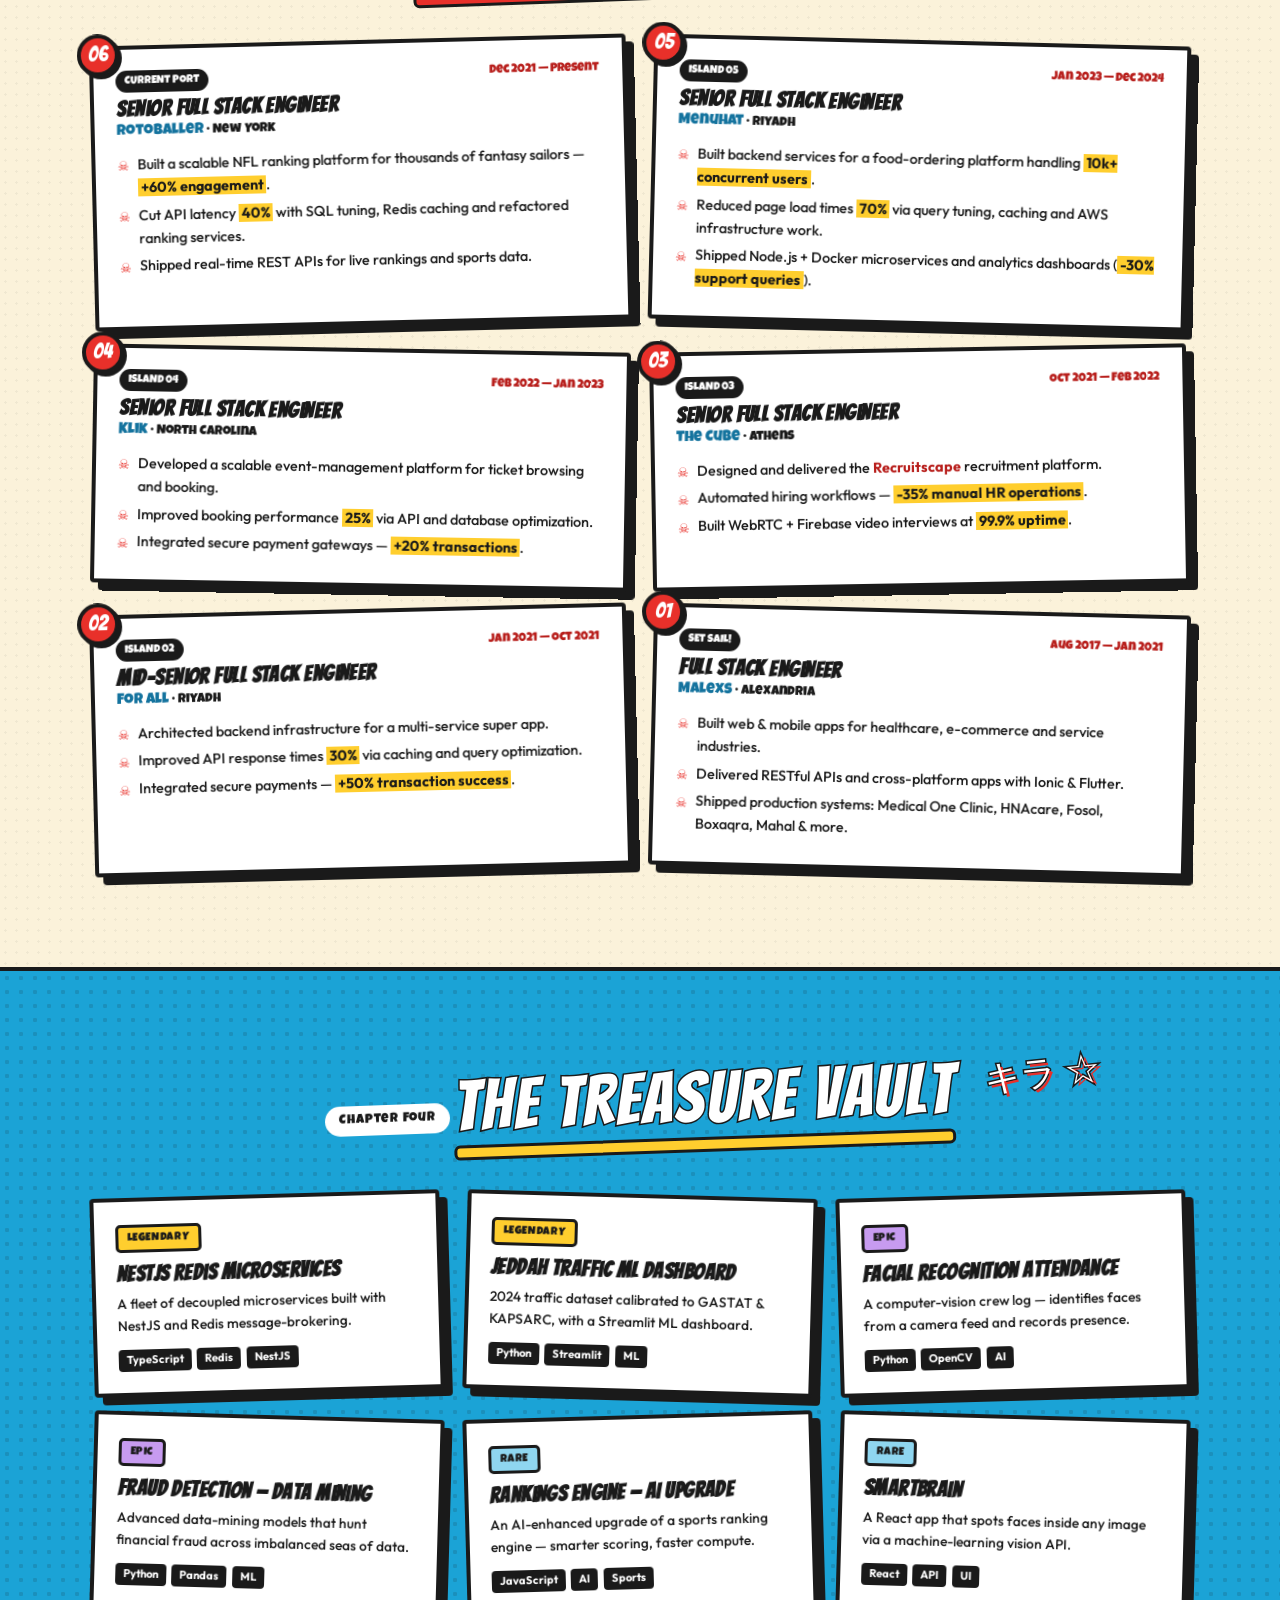
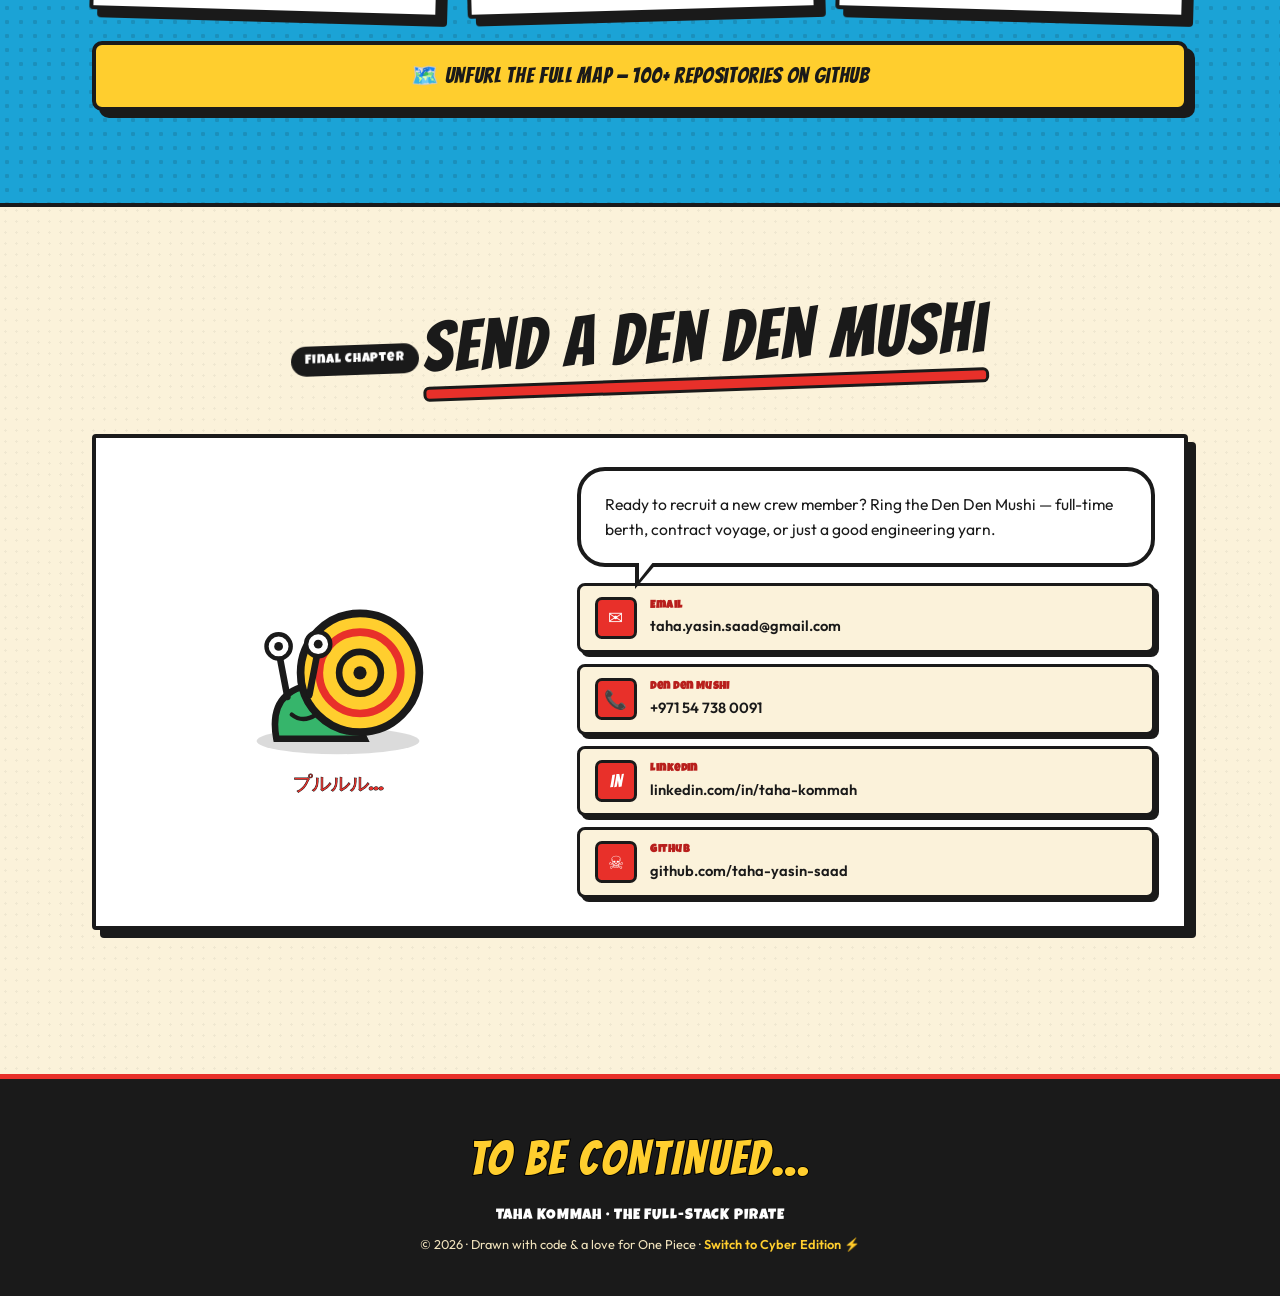
==== commit 5819836a: "Redesign One Piece edition in manga/anime art style Rework the One Piece edition to look like an act" ====
--- a/one-piece.html
+++ b/one-piece.html
@@ -3,9 +3,9 @@
 <head>
   <meta charset="UTF-8" />
   <meta name="viewport" content="width=device-width, initial-scale=1.0" />
-  <meta name="description" content="Taha Kommah — Senior Full Stack Engineer. A One Piece-inspired pirate portfolio: 8+ years charting the Grand Line of scalable web platforms." />
+  <meta name="description" content="Taha Kommah — Senior Full Stack Engineer. A One Piece manga-style portfolio: 8+ years charting the Grand Line of scalable web platforms." />
   <meta name="author" content="Taha Kommah" />
-  <meta name="theme-color" content="#0a2e47" />
+  <meta name="theme-color" content="#1ba3d6" />
 
   <meta property="og:title" content="Taha Kommah — The Full-Stack Pirate" />
   <meta property="og:description" content="Senior Full Stack Engineer sailing the Grand Line of scalable systems." />
@@ -15,7 +15,7 @@
 
   <link rel="preconnect" href="https://fonts.googleapis.com" />
   <link rel="preconnect" href="https://fonts.gstatic.com" crossorigin />
-  <link href="https://fonts.googleapis.com/css2?family=Pirata+One&family=Cinzel:wght@500;700;900&family=Special+Elite&family=Outfit:wght@300;400;500;600&display=swap" rel="stylesheet" />
+  <link href="https://fonts.googleapis.com/css2?family=Bangers&family=Luckiest+Guy&family=Outfit:wght@400;500;600;700&display=swap" rel="stylesheet" />
 
   <link rel="stylesheet" href="assets/css/one-piece.css" />
   <link rel="icon" href="data:image/svg+xml,&lt;svg xmlns='http://www.w3.org/2000/svg' viewBox='0 0 100 100'&gt;&lt;text y='.9em' font-size='90'&gt;🏴‍☠️&lt;/text&gt;&lt;/svg&gt;" />
@@ -24,36 +24,34 @@
 
   <!-- ===== Loading screen ===== -->
   <div class="loader" id="loader">
+    <div class="loader__burst"></div>
     <div class="loader__inner">
-      <div class="compass">
-        <div class="compass__face">
-          <span class="compass__pt compass__pt--n">N</span>
-          <span class="compass__pt compass__pt--e">E</span>
-          <span class="compass__pt compass__pt--s">S</span>
-          <span class="compass__pt compass__pt--w">W</span>
-          <div class="compass__needle"></div>
-        </div>
-      </div>
-      <p class="loader__title">Weighing Anchor</p>
-      <p class="loader__jp">海賊 · SETTING SAIL</p>
-      <div class="loader__rope"><span id="loaderBar"></span></div>
+      <svg class="loader__roger" viewBox="0 0 120 120" aria-hidden="true">
+        <g stroke="#1a1a1a" stroke-width="5" stroke-linecap="round">
+          <line x1="26" y1="90" x2="94" y2="38"/>
+          <line x1="94" y1="90" x2="26" y2="38"/>
+          <circle cx="22" cy="94" r="8" fill="#fff"/><circle cx="98" cy="34" r="8" fill="#fff"/>
+          <circle cx="98" cy="94" r="8" fill="#fff"/><circle cx="22" cy="34" r="8" fill="#fff"/>
+        </g>
+        <circle cx="60" cy="58" r="30" fill="#fff" stroke="#1a1a1a" stroke-width="5"/>
+        <ellipse cx="49" cy="54" rx="7" ry="9" fill="#1a1a1a"/>
+        <ellipse cx="71" cy="54" rx="7" ry="9" fill="#1a1a1a"/>
+        <path d="M52 72 h16" stroke="#1a1a1a" stroke-width="4"/>
+        <path d="M34 40 Q60 22 86 40" fill="none" stroke="#e8302a" stroke-width="9" stroke-linecap="round"/>
+        <path d="M30 41 h60" stroke="#ffce2e" stroke-width="7" stroke-linecap="round"/>
+      </svg>
+      <p class="loader__title">SETTING SAIL!</p>
+      <div class="loader__bar"><span id="loaderBar"></span></div>
       <p class="loader__pct" id="loaderPct">0%</p>
+      <span class="loader__sfx">ドン!!</span>
     </div>
   </div>
 
-  <!-- ===== Ocean background ===== -->
-  <div class="sky" aria-hidden="true"></div>
-  <div class="clouds" aria-hidden="true">
-    <span class="cloud cloud--1"></span>
-    <span class="cloud cloud--2"></span>
-    <span class="cloud cloud--3"></span>
-    <span class="cloud cloud--4"></span>
-  </div>
-  <div class="sun" aria-hidden="true"></div>
+  <!-- ===== Page atmosphere ===== -->
   <canvas class="coins" id="coins" aria-hidden="true"></canvas>
 
   <!-- ===== Custom cursor ===== -->
-  <div class="cursor" id="cursor" aria-hidden="true">✛</div>
+  <div class="cursor" id="cursor" aria-hidden="true">★</div>
 
   <!-- ===== Scroll progress ===== -->
   <div class="voyage-bar" id="voyageBar" aria-hidden="true">
@@ -64,28 +62,26 @@
   <header class="nav" id="nav">
     <a href="#hero" class="brand" data-cursor>
       <svg class="brand__roger" viewBox="0 0 100 100" aria-hidden="true">
-        <g stroke="#3a2a16" stroke-width="3" stroke-linecap="round">
-          <line x1="22" y1="74" x2="78" y2="30" />
-          <line x1="78" y1="74" x2="22" y2="30" />
-          <circle cx="18" cy="78" r="6" fill="#f4e4c1"/><circle cx="82" cy="26" r="6" fill="#f4e4c1"/>
-          <circle cx="82" cy="78" r="6" fill="#f4e4c1"/><circle cx="18" cy="26" r="6" fill="#f4e4c1"/>
+        <g stroke="#1a1a1a" stroke-width="4" stroke-linecap="round">
+          <line x1="24" y1="74" x2="76" y2="32"/>
+          <line x1="76" y1="74" x2="24" y2="32"/>
         </g>
-        <circle cx="50" cy="48" r="24" fill="#f4e4c1" stroke="#3a2a16" stroke-width="3"/>
-        <ellipse cx="41" cy="45" rx="6" ry="7" fill="#3a2a16"/>
-        <ellipse cx="59" cy="45" rx="6" ry="7" fill="#3a2a16"/>
-        <path d="M44 60 h12" stroke="#3a2a16" stroke-width="3" stroke-linecap="round"/>
-        <path d="M30 34 Q50 20 70 34" fill="none" stroke="#c0392b" stroke-width="6" stroke-linecap="round"/>
+        <circle cx="50" cy="50" r="23" fill="#fff" stroke="#1a1a1a" stroke-width="4"/>
+        <ellipse cx="42" cy="47" rx="5" ry="6.5" fill="#1a1a1a"/>
+        <ellipse cx="58" cy="47" rx="5" ry="6.5" fill="#1a1a1a"/>
+        <path d="M44 61 h12" stroke="#1a1a1a" stroke-width="3.5"/>
+        <path d="M30 34 Q50 20 70 34" fill="none" stroke="#e8302a" stroke-width="7" stroke-linecap="round"/>
       </svg>
-      <span class="brand__text">TAHA <i>KOMMAH</i></span>
+      <span class="brand__text">TAHA<i>!</i>K</span>
     </a>
     <nav class="nav__links" id="navLinks">
-      <a href="#about"    data-cursor>The Captain</a>
+      <a href="#about"    data-cursor>Captain</a>
       <a href="#skills"   data-cursor>Powers</a>
       <a href="#voyage"   data-cursor>Voyage</a>
       <a href="#treasure" data-cursor>Treasure</a>
-      <a href="#contact"  data-cursor>Den Den Mushi</a>
-      <a href="index.html" class="nav__alt" data-cursor>⚡ Cyber Edition</a>
-      <a href="assets/Taha_Kommah_Resume.pdf" class="nav__cv" download data-cursor>The Log Book ↧</a>
+      <a href="#contact"  data-cursor>Contact</a>
+      <a href="index.html" class="nav__alt" data-cursor>⚡ Cyber</a>
+      <a href="assets/Taha_Kommah_Resume.pdf" class="nav__cv" download data-cursor>Resume</a>
     </nav>
     <button class="burger" id="burger" aria-label="Toggle menu"><span></span><span></span><span></span></button>
   </header>
@@ -93,172 +89,173 @@
   <main>
 
     <!-- ===== HERO ===== -->
-    <section class="hero" id="hero">
+    <section class="hero panel" id="hero">
+      <div class="speedlines" aria-hidden="true"></div>
+      <div class="hero__sky" aria-hidden="true"></div>
+
+      <svg class="cloud cloud--1" viewBox="0 0 240 110" aria-hidden="true">
+        <path d="M44,96 C20,96 10,72 30,60 C16,40 40,22 60,34 C68,10 104,8 116,32 C132,8 172,14 174,42 C202,34 224,54 210,76 C228,84 218,104 192,98 Z"
+          fill="#fff" stroke="#1a1a1a" stroke-width="5"/>
+      </svg>
+      <svg class="cloud cloud--2" viewBox="0 0 240 110" aria-hidden="true">
+        <path d="M44,96 C20,96 10,72 30,60 C16,40 40,22 60,34 C68,10 104,8 116,32 C132,8 172,14 174,42 C202,34 224,54 210,76 C228,84 218,104 192,98 Z"
+          fill="#fff" stroke="#1a1a1a" stroke-width="5"/>
+      </svg>
+      <svg class="cloud cloud--3" viewBox="0 0 240 110" aria-hidden="true">
+        <path d="M44,96 C20,96 10,72 30,60 C16,40 40,22 60,34 C68,10 104,8 116,32 C132,8 172,14 174,42 C202,34 224,54 210,76 C228,84 218,104 192,98 Z"
+          fill="#fff" stroke="#1a1a1a" stroke-width="5"/>
+      </svg>
+
       <div class="ship" aria-hidden="true">
-        <svg viewBox="0 0 220 150">
-          <path d="M30 110 L190 110 L170 135 L50 135 Z" fill="#6b4226" stroke="#3d2614" stroke-width="3"/>
-          <rect x="106" y="30" width="6" height="82" fill="#3d2614"/>
-          <path d="M112 36 Q165 52 150 92 L112 92 Z" fill="#f4e4c1" stroke="#3d2614" stroke-width="2.5"/>
-          <path d="M106 44 Q58 58 70 90 L106 90 Z" fill="#efe0b8" stroke="#3d2614" stroke-width="2.5"/>
-          <path d="M109 14 l16 8 -16 8 Z" fill="#c0392b"/>
+        <svg viewBox="0 0 220 160">
+          <path d="M26 112 L194 112 L172 140 L48 140 Z" fill="#e8302a" stroke="#1a1a1a" stroke-width="5"/>
+          <path d="M26 112 L194 112 L188 124 L32 124 Z" fill="#ffce2e" stroke="#1a1a1a" stroke-width="3"/>
+          <rect x="104" y="26" width="8" height="88" fill="#1a1a1a"/>
+          <path d="M112 32 Q172 50 156 96 L112 96 Z" fill="#fff" stroke="#1a1a1a" stroke-width="4"/>
+          <path d="M104 42 Q52 58 66 94 L104 94 Z" fill="#fff" stroke="#1a1a1a" stroke-width="4"/>
+          <circle cx="135" cy="64" r="11" fill="none" stroke="#1a1a1a" stroke-width="3"/>
+          <path d="M124 64 h22 M135 53 v22" stroke="#1a1a1a" stroke-width="3"/>
+          <path d="M108 8 l20 9 -20 9 Z" fill="#e8302a" stroke="#1a1a1a" stroke-width="3"/>
         </svg>
       </div>
 
       <div class="hero__inner">
-        <!-- Wanted poster -->
+        <div class="hero__left">
+          <span class="caption-box">CHAPTER 0 — A Tale of the Grand Line</span>
+          <h1 class="hero__name">
+            <span class="hero__name-1">TAHA</span>
+            <span class="hero__name-2">KOMMAH</span>
+          </h1>
+          <div class="speech speech--hero">
+            <p>“ I'm gonna be the <b>Pirate King of Full-Stack!</b> ”</p>
+          </div>
+          <p class="hero__desc">
+            A Senior Full Stack Engineer with <strong>8+ years</strong> charting the
+            Grand Line of scalable web platforms — RESTful APIs, microservices and
+            distributed systems that weather any storm and never sink.
+          </p>
+          <div class="hero__cta">
+            <a href="#treasure" class="btn btn--red" data-cursor>Hunt the Treasure</a>
+            <a href="#contact" class="btn btn--yellow" data-cursor>Join the Crew</a>
+          </div>
+          <div class="hero__crew">
+            <a href="https://github.com/taha-yasin-saad" target="_blank" rel="noopener" data-cursor>GitHub</a>
+            <a href="https://www.linkedin.com/in/taha-kommah-a0085a277" target="_blank" rel="noopener" data-cursor>LinkedIn</a>
+            <a href="mailto:taha.yasin.saad@gmail.com" data-cursor>Email</a>
+          </div>
+        </div>
+
         <figure class="poster" id="poster">
-          <span class="poster__pin"></span>
+          <span class="poster__tape poster__tape--l"></span>
+          <span class="poster__tape poster__tape--r"></span>
           <p class="poster__top">WANTED</p>
           <div class="poster__photo">
             <div class="straw-hat" aria-hidden="true">
               <svg viewBox="0 0 220 140">
-                <ellipse cx="110" cy="104" rx="104" ry="30" fill="#e8c87a" stroke="#a9802f" stroke-width="4"/>
-                <ellipse cx="110" cy="100" rx="104" ry="26" fill="#f0d699"/>
-                <path d="M58 100 Q60 34 110 28 Q160 34 162 100 Z" fill="#efd393" stroke="#a9802f" stroke-width="4"/>
-                <path d="M58 98 Q110 116 162 98 L162 82 Q110 100 58 82 Z" fill="#c0392b" stroke="#8e2a20" stroke-width="2"/>
+                <ellipse cx="110" cy="106" rx="102" ry="29" fill="#ffce2e" stroke="#1a1a1a" stroke-width="6"/>
+                <path d="M60 102 Q62 36 110 30 Q158 36 160 102 Z" fill="#ffe27a" stroke="#1a1a1a" stroke-width="6"/>
+                <path d="M60 100 Q110 118 160 100 L160 82 Q110 102 60 82 Z" fill="#e8302a" stroke="#1a1a1a" stroke-width="5"/>
               </svg>
             </div>
             <span class="poster__monogram">TK</span>
-            <span class="poster__photo-tag">PORTRAIT</span>
           </div>
           <p class="poster__deadalive">DEAD OR ALIVE</p>
-          <h1 class="poster__name">TAHA KOMMAH</h1>
-          <p class="poster__epithet">“ The Full-Stack Pirate ”</p>
+          <h2 class="poster__name">TAHA KOMMAH</h2>
           <div class="poster__bounty">
             <span class="berry">฿</span>
             <span class="bounty-num" id="bounty" data-count="8000000000">0</span>
           </div>
-          <p class="poster__marine">
-            <span>★</span> MARINE — GRAND LINE BUREAU OF ENGINEERING <span>★</span>
-          </p>
+          <p class="poster__marine">★ MARINE — BUREAU OF ENGINEERING ★</p>
         </figure>
-
-        <!-- Hero copy -->
-        <div class="hero__text">
-          <p class="hero__kicker">A Tale of the Grand Line</p>
-          <h2 class="hero__headline">
-            The man who will become the<br />
-            <em>Pirate King of Full-Stack.</em>
-          </h2>
-          <p class="hero__desc">
-            I'm <strong>Taha Kommah</strong> — a Senior Full Stack Engineer with
-            <strong>8+ years</strong> charting the Grand Line of scalable web
-            platforms. RESTful APIs, microservices and distributed systems that
-            weather any storm and never sink.
-          </p>
-          <div class="hero__cta">
-            <a href="#treasure" class="btn btn--gold" data-cursor>Hunt the Treasure</a>
-            <a href="#contact" class="btn btn--wood" data-cursor>Send a Den Den Mushi</a>
-          </div>
-          <div class="hero__crew">
-            <a href="https://github.com/taha-yasin-saad" target="_blank" rel="noopener" data-cursor>GitHub</a>
-            <span>·</span>
-            <a href="https://www.linkedin.com/in/taha-kommah-a0085a277" target="_blank" rel="noopener" data-cursor>LinkedIn</a>
-            <span>·</span>
-            <a href="mailto:taha.yasin.saad@gmail.com" data-cursor>Email</a>
-          </div>
-        </div>
-      </div>
-
+      </div>
+
+      <span class="sfx sfx--don" aria-hidden="true">DON<i>!!</i></span>
       <a href="#about" class="scroll-hint" data-cursor>
-        <span>CHART A COURSE</span>
-        <span class="scroll-hint__arrow">⚓</span>
+        <span>READ ON</span><span class="scroll-hint__arrow">▼</span>
       </a>
     </section>
-
-    <!-- wave divider -->
-    <div class="wave-divider" aria-hidden="true">
-      <svg viewBox="0 0 1440 120" preserveAspectRatio="none">
-        <path d="M0,64 C240,120 480,8 720,52 C960,96 1200,16 1440,60 L1440,120 L0,120 Z"></path>
-      </svg>
-    </div>
 
     <!-- ===== STATS ===== -->
     <section class="stats" aria-label="Pirate statistics">
-      <div class="stats__grid">
-        <div class="pstat reveal">
-          <span class="pstat__num" data-count="8" data-suffix="+">0</span>
-          <span class="pstat__label">Years on the Grand Line</span>
-        </div>
-        <div class="pstat reveal">
-          <span class="pstat__num" data-count="100" data-suffix="+">0</span>
-          <span class="pstat__label">Islands Charted on GitHub</span>
-        </div>
-        <div class="pstat reveal">
-          <span class="pstat__num" data-count="10" data-suffix="K+">0</span>
-          <span class="pstat__label">Souls Aboard the Ship</span>
-        </div>
-        <div class="pstat reveal">
-          <span class="pstat__num" data-count="99.9" data-suffix="%">0</span>
-          <span class="pstat__label">Voyages Without a Wreck</span>
-        </div>
+      <div class="pstat panel reveal" style="--c:#e8302a">
+        <span class="pstat__num" data-count="8" data-suffix="+">0</span>
+        <span class="pstat__label">Years on the Grand Line</span>
+      </div>
+      <div class="pstat panel reveal" style="--c:#1ba3d6">
+        <span class="pstat__num" data-count="100" data-suffix="+">0</span>
+        <span class="pstat__label">Islands Charted (Repos)</span>
+      </div>
+      <div class="pstat panel reveal" style="--c:#36b56b">
+        <span class="pstat__num" data-count="10" data-suffix="K+">0</span>
+        <span class="pstat__label">Souls Aboard the Ship</span>
+      </div>
+      <div class="pstat panel reveal" style="--c:#f3902a">
+        <span class="pstat__num" data-count="99.9" data-suffix="%">0</span>
+        <span class="pstat__label">Voyages Without a Wreck</span>
       </div>
     </section>
 
     <!-- ===== ABOUT ===== -->
     <section class="section" id="about">
       <div class="section__head reveal">
-        <span class="section__ornament">⚓ ✦ ⚓</span>
+        <span class="chapter">Chapter One</span>
         <h2 class="section__title">The Captain's Log</h2>
-        <p class="section__sub">Chapter One — Who Sails This Ship</p>
       </div>
 
       <div class="about">
-        <article class="scroll-panel reveal">
-          <p class="about__lead">
-            Every great voyage needs a captain who knows the engine room as well
-            as the helm.
-          </p>
+        <div class="speech speech--big panel reveal">
+          <p class="about__lead">Every great voyage needs a captain who knows the
+            engine room as well as the helm.</p>
           <p>
             I'm <strong>Taha Kommah</strong>, sailing out of <strong>Abu Dhabi,
-            UAE</strong>. For over <strong>8 years</strong> I've navigated the
-            Grand Line of software — building scalable platforms across
-            <em>sports analytics</em>, <em>e-commerce</em> and
-            <em>event management</em> that stay fast while thousands of users
-            storm the decks.
+            UAE</strong>. For over <strong>8 years</strong> I've navigated the Grand
+            Line of software — building scalable platforms across <em>sports
+            analytics</em>, <em>e-commerce</em> and <em>event management</em> that
+            stay fast while thousands of users storm the decks.
           </p>
           <p>
             My treasure lies in the backend: RESTful APIs, microservice fleets and
             distributed systems forged with Node.js, PHP and Python. I've scaled
-            crews to <strong>10k+ concurrent users</strong> and kept ships afloat
-            at <strong>99.9% uptime</strong> — performance tuning, caching strategy
-            and clean cloud deployment are the wind in my sails.
+            crews to <strong>10k+ concurrent users</strong> and held <strong>99.9%
+            uptime</strong> — performance tuning, caching and clean cloud deploys
+            are the wind in my sails.
           </p>
-          <div class="about__flags">
-            <span data-cursor>⚓ Abu Dhabi, UAE</span>
-            <span data-cursor>📜 M.IT — AI &amp; Systems</span>
-            <span data-cursor>🗣 Arabic · English · French</span>
-            <span data-cursor>🧭 Open to new voyages</span>
-          </div>
-        </article>
-
-        <aside class="logpose reveal">
-          <div class="logpose__head">CAPTAIN'S CARD</div>
-          <div class="logpose__orb">
-            <div class="logpose__ring"></div>
-            <span>🧭</span>
-          </div>
-          <ul class="logpose__list">
+        </div>
+
+        <aside class="profile panel reveal">
+          <div class="profile__head">CREW PROFILE</div>
+          <div class="profile__avatar">
+            <div class="straw-hat" aria-hidden="true">
+              <svg viewBox="0 0 220 140">
+                <ellipse cx="110" cy="106" rx="102" ry="29" fill="#ffce2e" stroke="#1a1a1a" stroke-width="6"/>
+                <path d="M60 102 Q62 36 110 30 Q158 36 160 102 Z" fill="#ffe27a" stroke="#1a1a1a" stroke-width="6"/>
+                <path d="M60 100 Q110 118 160 100 L160 82 Q110 102 60 82 Z" fill="#e8302a" stroke="#1a1a1a" stroke-width="5"/>
+              </svg>
+            </div>
+            <span class="profile__mono">TK</span>
+          </div>
+          <ul class="profile__list">
             <li><b>Title</b><span>Senior Full Stack Engineer</span></li>
             <li><b>Home Port</b><span>Abu Dhabi, UAE</span></li>
-            <li><b>Specialty</b><span>Backend · APIs · Scale</span></li>
-            <li><b>Schooling</b><span>Master of IT — Alexandria Univ.</span></li>
-            <li><b>Status</b><span class="ready">Ready to set sail</span></li>
+            <li><b>Bounty</b><span>฿ 8,000,000,000</span></li>
+            <li><b>Dream</b><span>Pirate King of Full-Stack</span></li>
+            <li><b>School</b><span>Master of IT — Alexandria</span></li>
+            <li><b>Tongues</b><span>Arabic · English · French</span></li>
           </ul>
         </aside>
       </div>
     </section>
 
     <!-- ===== SKILLS ===== -->
-    <section class="section section--sea" id="skills">
+    <section class="section section--blue" id="skills">
       <div class="section__head reveal">
-        <span class="section__ornament">☠ ✦ ☠</span>
-        <h2 class="section__title section__title--light">Devil Fruit Arsenal</h2>
-        <p class="section__sub section__sub--light">Chapter Two — Powers &amp; Abilities</p>
+        <span class="chapter">Chapter Two</span>
+        <h2 class="section__title">Devil Fruit Arsenal</h2>
+        <span class="sfx sfx--mini">ドン!</span>
       </div>
 
       <div class="fruits">
-        <article class="fruit reveal">
+        <article class="fruit panel reveal">
           <span class="fruit__icon">📜</span>
           <h3>Ancient Tongues</h3>
           <p class="fruit__type">Language Mastery</p>
@@ -267,8 +264,7 @@
             <span>TypeScript</span><span>SQL</span>
           </div>
         </article>
-
-        <article class="fruit reveal">
+        <article class="fruit panel reveal">
           <span class="fruit__icon">⚙️</span>
           <h3>The Engine Room</h3>
           <p class="fruit__type">Backend Power</p>
@@ -277,18 +273,16 @@
             <span>Django</span><span>Laravel</span><span>REST APIs</span>
           </div>
         </article>
-
-        <article class="fruit reveal">
+        <article class="fruit panel reveal">
           <span class="fruit__icon">🧭</span>
           <h3>The Helm</h3>
           <p class="fruit__type">Frontend Craft</p>
           <div class="berry-tags">
-            <span>React</span><span>Vue.js</span><span>Tailwind CSS</span>
+            <span>React</span><span>Vue.js</span><span>Tailwind</span>
             <span>Sass / Less</span><span>Bootstrap</span><span>Responsive UI</span>
           </div>
         </article>
-
-        <article class="fruit reveal">
+        <article class="fruit panel reveal">
           <span class="fruit__icon">🛢️</span>
           <h3>The Cargo Hold</h3>
           <p class="fruit__type">Data &amp; Caching</p>
@@ -297,18 +291,16 @@
             <span>Redis</span>
           </div>
         </article>
-
-        <article class="fruit reveal">
+        <article class="fruit panel reveal">
           <span class="fruit__icon">👁️</span>
           <h3>Observation Haki</h3>
           <p class="fruit__type">AI &amp; Machine Learning</p>
           <div class="berry-tags">
             <span>NumPy</span><span>Pandas</span><span>Scikit-learn</span>
-            <span>TensorFlow</span><span>ML Deployment</span>
-          </div>
-        </article>
-
-        <article class="fruit reveal">
+            <span>TensorFlow</span><span>ML Deploy</span>
+          </div>
+        </article>
+        <article class="fruit panel reveal">
           <span class="fruit__icon">🗺️</span>
           <h3>Navigator's Charts</h3>
           <p class="fruit__type">Cloud &amp; DevOps</p>
@@ -319,8 +311,8 @@
         </article>
       </div>
 
-      <div class="haki reveal">
-        <h3 class="haki__title">⚔ Haki Mastery</h3>
+      <div class="haki panel reveal">
+        <h3 class="haki__title">⚔ HAKI MASTERY ⚔</h3>
         <div class="haki__grid">
           <div class="haki__bar">
             <div class="haki__top"><span>Armament — Backend &amp; APIs</span><span>96%</span></div>
@@ -345,199 +337,166 @@
     <!-- ===== VOYAGE / EXPERIENCE ===== -->
     <section class="section" id="voyage">
       <div class="section__head reveal">
-        <span class="section__ornament">⚓ ✦ ⚓</span>
+        <span class="chapter">Chapter Three</span>
         <h2 class="section__title">The Grand Line Voyage</h2>
-        <p class="section__sub">Chapter Three — Islands Conquered</p>
+        <span class="sfx sfx--mini">ゴ ゴ ゴ</span>
       </div>
 
       <div class="route">
-        <div class="route__line"></div>
-
-        <article class="island reveal">
-          <div class="island__marker">⚑</div>
-          <div class="island__card" data-cursor>
-            <div class="island__bar">
-              <span class="island__no">ISLAND 06 · CURRENT PORT</span>
-              <span class="island__date">Dec 2021 — Present</span>
-            </div>
-            <h3 class="island__role">Senior Full Stack Engineer</h3>
-            <p class="island__crew">RotoBaller <i>· New York</i></p>
-            <ul>
-              <li>Built a scalable NFL ranking platform for thousands of fantasy
-                sailors — <b>+60% engagement</b>.</li>
-              <li>Cut API latency <b>40%</b> with SQL tuning, Redis caching and
-                refactored ranking services.</li>
-              <li>Shipped real-time REST APIs for live rankings and sports data.</li>
-            </ul>
-          </div>
-        </article>
-
-        <article class="island reveal">
-          <div class="island__marker">⚑</div>
-          <div class="island__card" data-cursor>
-            <div class="island__bar">
-              <span class="island__no">ISLAND 05</span>
-              <span class="island__date">Jan 2023 — Dec 2024</span>
-            </div>
-            <h3 class="island__role">Senior Full Stack Engineer</h3>
-            <p class="island__crew">Menuhat <i>· Riyadh</i></p>
-            <ul>
-              <li>Built backend services for a food-ordering platform handling
-                <b>10k+ concurrent users</b>.</li>
-              <li>Reduced page load times <b>70%</b> via query tuning, caching and
-                AWS infrastructure work.</li>
-              <li>Shipped Node.js + Docker microservices and analytics dashboards
-                (<b>-30% support queries</b>).</li>
-            </ul>
-          </div>
-        </article>
-
-        <article class="island reveal">
-          <div class="island__marker">⚑</div>
-          <div class="island__card" data-cursor>
-            <div class="island__bar">
-              <span class="island__no">ISLAND 04</span>
-              <span class="island__date">Feb 2022 — Jan 2023</span>
-            </div>
-            <h3 class="island__role">Senior Full Stack Engineer</h3>
-            <p class="island__crew">Klik <i>· North Carolina</i></p>
-            <ul>
-              <li>Developed a scalable event-management platform for ticket browsing
-                and booking.</li>
-              <li>Improved booking performance <b>25%</b> via API and database
-                optimization.</li>
-              <li>Integrated secure payment gateways — <b>+20% successful
-                transactions</b>.</li>
-            </ul>
-          </div>
-        </article>
-
-        <article class="island reveal">
-          <div class="island__marker">⚑</div>
-          <div class="island__card" data-cursor>
-            <div class="island__bar">
-              <span class="island__no">ISLAND 03</span>
-              <span class="island__date">Oct 2021 — Feb 2022</span>
-            </div>
-            <h3 class="island__role">Senior Full Stack Engineer</h3>
-            <p class="island__crew">The Cube <i>· Athens</i></p>
-            <ul>
-              <li>Designed and delivered the <em>Recruitscape</em> recruitment
-                platform.</li>
-              <li>Automated hiring workflows — <b>-35% manual HR operations</b>.</li>
-              <li>Built WebRTC + Firebase video interviews at <b>99.9% uptime</b>.</li>
-            </ul>
-          </div>
-        </article>
-
-        <article class="island reveal">
-          <div class="island__marker">⚑</div>
-          <div class="island__card" data-cursor>
-            <div class="island__bar">
-              <span class="island__no">ISLAND 02</span>
-              <span class="island__date">Jan 2021 — Oct 2021</span>
-            </div>
-            <h3 class="island__role">Mid-Senior Full Stack Engineer</h3>
-            <p class="island__crew">For All <i>· Riyadh</i></p>
-            <ul>
-              <li>Architected backend infrastructure for a multi-service super app.</li>
-              <li>Improved API response times <b>30%</b> via caching and query
-                optimization.</li>
-              <li>Integrated secure payments — <b>+50% transaction success</b>,
-                99.8% uptime.</li>
-            </ul>
-          </div>
-        </article>
-
-        <article class="island reveal">
-          <div class="island__marker">⚓</div>
-          <div class="island__card" data-cursor>
-            <div class="island__bar">
-              <span class="island__no">ISLAND 01 · SET SAIL</span>
-              <span class="island__date">Aug 2017 — Jan 2021</span>
-            </div>
-            <h3 class="island__role">Full Stack Engineer</h3>
-            <p class="island__crew">Malexs <i>· Alexandria</i></p>
-            <ul>
-              <li>Built web &amp; mobile apps for healthcare, e-commerce and service
-                industries.</li>
-              <li>Delivered RESTful APIs and cross-platform apps with Ionic &amp;
-                Flutter.</li>
-              <li>Shipped production systems: Medical One Clinic, HNAcare, Fosol,
-                Boxaqra, Mahal &amp; more.</li>
-            </ul>
-          </div>
+        <article class="island panel reveal">
+          <span class="island__page">06</span>
+          <div class="island__bar">
+            <span class="island__no">CURRENT PORT</span>
+            <span class="island__date">Dec 2021 — Present</span>
+          </div>
+          <h3 class="island__role">Senior Full Stack Engineer</h3>
+          <p class="island__crew">RotoBaller <i>· New York</i></p>
+          <ul>
+            <li>Built a scalable NFL ranking platform for thousands of fantasy
+              sailors — <b>+60% engagement</b>.</li>
+            <li>Cut API latency <b>40%</b> with SQL tuning, Redis caching and
+              refactored ranking services.</li>
+            <li>Shipped real-time REST APIs for live rankings and sports data.</li>
+          </ul>
+        </article>
+
+        <article class="island panel reveal">
+          <span class="island__page">05</span>
+          <div class="island__bar">
+            <span class="island__no">ISLAND 05</span>
+            <span class="island__date">Jan 2023 — Dec 2024</span>
+          </div>
+          <h3 class="island__role">Senior Full Stack Engineer</h3>
+          <p class="island__crew">Menuhat <i>· Riyadh</i></p>
+          <ul>
+            <li>Built backend services for a food-ordering platform handling
+              <b>10k+ concurrent users</b>.</li>
+            <li>Reduced page load times <b>70%</b> via query tuning, caching and
+              AWS infrastructure work.</li>
+            <li>Shipped Node.js + Docker microservices and analytics dashboards
+              (<b>-30% support queries</b>).</li>
+          </ul>
+        </article>
+
+        <article class="island panel reveal">
+          <span class="island__page">04</span>
+          <div class="island__bar">
+            <span class="island__no">ISLAND 04</span>
+            <span class="island__date">Feb 2022 — Jan 2023</span>
+          </div>
+          <h3 class="island__role">Senior Full Stack Engineer</h3>
+          <p class="island__crew">Klik <i>· North Carolina</i></p>
+          <ul>
+            <li>Developed a scalable event-management platform for ticket browsing
+              and booking.</li>
+            <li>Improved booking performance <b>25%</b> via API and database
+              optimization.</li>
+            <li>Integrated secure payment gateways — <b>+20% transactions</b>.</li>
+          </ul>
+        </article>
+
+        <article class="island panel reveal">
+          <span class="island__page">03</span>
+          <div class="island__bar">
+            <span class="island__no">ISLAND 03</span>
+            <span class="island__date">Oct 2021 — Feb 2022</span>
+          </div>
+          <h3 class="island__role">Senior Full Stack Engineer</h3>
+          <p class="island__crew">The Cube <i>· Athens</i></p>
+          <ul>
+            <li>Designed and delivered the <em>Recruitscape</em> recruitment
+              platform.</li>
+            <li>Automated hiring workflows — <b>-35% manual HR operations</b>.</li>
+            <li>Built WebRTC + Firebase video interviews at <b>99.9% uptime</b>.</li>
+          </ul>
+        </article>
+
+        <article class="island panel reveal">
+          <span class="island__page">02</span>
+          <div class="island__bar">
+            <span class="island__no">ISLAND 02</span>
+            <span class="island__date">Jan 2021 — Oct 2021</span>
+          </div>
+          <h3 class="island__role">Mid-Senior Full Stack Engineer</h3>
+          <p class="island__crew">For All <i>· Riyadh</i></p>
+          <ul>
+            <li>Architected backend infrastructure for a multi-service super app.</li>
+            <li>Improved API response times <b>30%</b> via caching and query
+              optimization.</li>
+            <li>Integrated secure payments — <b>+50% transaction success</b>.</li>
+          </ul>
+        </article>
+
+        <article class="island panel reveal">
+          <span class="island__page">01</span>
+          <div class="island__bar">
+            <span class="island__no">SET SAIL!</span>
+            <span class="island__date">Aug 2017 — Jan 2021</span>
+          </div>
+          <h3 class="island__role">Full Stack Engineer</h3>
+          <p class="island__crew">Malexs <i>· Alexandria</i></p>
+          <ul>
+            <li>Built web &amp; mobile apps for healthcare, e-commerce and service
+              industries.</li>
+            <li>Delivered RESTful APIs and cross-platform apps with Ionic &amp;
+              Flutter.</li>
+            <li>Shipped production systems: Medical One Clinic, HNAcare, Fosol,
+              Boxaqra, Mahal &amp; more.</li>
+          </ul>
         </article>
       </div>
     </section>
 
     <!-- ===== TREASURE / PROJECTS ===== -->
-    <section class="section section--sea" id="treasure">
+    <section class="section section--blue" id="treasure">
       <div class="section__head reveal">
-        <span class="section__ornament">☠ ✦ ☠</span>
-        <h2 class="section__title section__title--light">The Treasure Vault</h2>
-        <p class="section__sub section__sub--light">Chapter Four — Plunder from the Grand Line</p>
+        <span class="chapter">Chapter Four</span>
+        <h2 class="section__title">The Treasure Vault</h2>
+        <span class="sfx sfx--mini">キラ ☆</span>
       </div>
 
       <div class="treasures">
-        <a class="chest reveal" href="https://github.com/taha-yasin-saad/nestjs-redis-microservices" target="_blank" rel="noopener" data-cursor>
-          <div class="chest__lid"><span class="chest__rarity rarity--gold">LEGENDARY</span></div>
-          <div class="chest__body">
-            <h3 class="chest__name">NestJS Redis Microservices</h3>
-            <p class="chest__desc">A fleet of decoupled microservices built with
-              NestJS and Redis message-brokering.</p>
-            <div class="chest__loot"><span>TypeScript</span><span>Redis</span><span>NestJS</span></div>
-          </div>
+        <a class="chest panel reveal" href="https://github.com/taha-yasin-saad/nestjs-redis-microservices" target="_blank" rel="noopener" data-cursor>
+          <span class="chest__rarity rarity--gold">LEGENDARY</span>
+          <h3 class="chest__name">NestJS Redis Microservices</h3>
+          <p class="chest__desc">A fleet of decoupled microservices built with
+            NestJS and Redis message-brokering.</p>
+          <div class="chest__loot"><span>TypeScript</span><span>Redis</span><span>NestJS</span></div>
         </a>
-
-        <a class="chest reveal" href="https://github.com/taha-yasin-saad/jeddah-traffic-dataset" target="_blank" rel="noopener" data-cursor>
-          <div class="chest__lid"><span class="chest__rarity rarity--gold">LEGENDARY</span></div>
-          <div class="chest__body">
-            <h3 class="chest__name">Jeddah Traffic ML Dashboard</h3>
-            <p class="chest__desc">2024 traffic dataset calibrated to GASTAT &amp;
-              KAPSARC, with a Streamlit ML dashboard.</p>
-            <div class="chest__loot"><span>Python</span><span>Streamlit</span><span>ML</span></div>
-          </div>
+        <a class="chest panel reveal" href="https://github.com/taha-yasin-saad/jeddah-traffic-dataset" target="_blank" rel="noopener" data-cursor>
+          <span class="chest__rarity rarity--gold">LEGENDARY</span>
+          <h3 class="chest__name">Jeddah Traffic ML Dashboard</h3>
+          <p class="chest__desc">2024 traffic dataset calibrated to GASTAT &amp;
+            KAPSARC, with a Streamlit ML dashboard.</p>
+          <div class="chest__loot"><span>Python</span><span>Streamlit</span><span>ML</span></div>
         </a>
-
-        <a class="chest reveal" href="https://github.com/taha-yasin-saad/facial-recognition-attendance" target="_blank" rel="noopener" data-cursor>
-          <div class="chest__lid"><span class="chest__rarity rarity--violet">EPIC</span></div>
-          <div class="chest__body">
-            <h3 class="chest__name">Facial Recognition Attendance</h3>
-            <p class="chest__desc">A computer-vision crew log — identifies faces from
-              a camera feed and records presence.</p>
-            <div class="chest__loot"><span>Python</span><span>OpenCV</span><span>AI</span></div>
-          </div>
+        <a class="chest panel reveal" href="https://github.com/taha-yasin-saad/facial-recognition-attendance" target="_blank" rel="noopener" data-cursor>
+          <span class="chest__rarity rarity--violet">EPIC</span>
+          <h3 class="chest__name">Facial Recognition Attendance</h3>
+          <p class="chest__desc">A computer-vision crew log — identifies faces from
+            a camera feed and records presence.</p>
+          <div class="chest__loot"><span>Python</span><span>OpenCV</span><span>AI</span></div>
         </a>
-
-        <a class="chest reveal" href="https://github.com/taha-yasin-saad/Fraud-Detection-Advanced-Data-Mining" target="_blank" rel="noopener" data-cursor>
-          <div class="chest__lid"><span class="chest__rarity rarity--violet">EPIC</span></div>
-          <div class="chest__body">
-            <h3 class="chest__name">Fraud Detection — Data Mining</h3>
-            <p class="chest__desc">Advanced data-mining models that hunt financial
-              fraud across imbalanced seas of data.</p>
-            <div class="chest__loot"><span>Python</span><span>Pandas</span><span>ML</span></div>
-          </div>
+        <a class="chest panel reveal" href="https://github.com/taha-yasin-saad/Fraud-Detection-Advanced-Data-Mining" target="_blank" rel="noopener" data-cursor>
+          <span class="chest__rarity rarity--violet">EPIC</span>
+          <h3 class="chest__name">Fraud Detection — Data Mining</h3>
+          <p class="chest__desc">Advanced data-mining models that hunt financial
+            fraud across imbalanced seas of data.</p>
+          <div class="chest__loot"><span>Python</span><span>Pandas</span><span>ML</span></div>
         </a>
-
-        <a class="chest reveal" href="https://github.com/taha-yasin-saad/renkings-upgrade-ai" target="_blank" rel="noopener" data-cursor>
-          <div class="chest__lid"><span class="chest__rarity rarity--blue">RARE</span></div>
-          <div class="chest__body">
-            <h3 class="chest__name">Rankings Engine — AI Upgrade</h3>
-            <p class="chest__desc">An AI-enhanced upgrade of a sports ranking engine —
-              smarter scoring, faster compute.</p>
-            <div class="chest__loot"><span>JavaScript</span><span>AI</span><span>Sports</span></div>
-          </div>
+        <a class="chest panel reveal" href="https://github.com/taha-yasin-saad/renkings-upgrade-ai" target="_blank" rel="noopener" data-cursor>
+          <span class="chest__rarity rarity--blue">RARE</span>
+          <h3 class="chest__name">Rankings Engine — AI Upgrade</h3>
+          <p class="chest__desc">An AI-enhanced upgrade of a sports ranking engine —
+            smarter scoring, faster compute.</p>
+          <div class="chest__loot"><span>JavaScript</span><span>AI</span><span>Sports</span></div>
         </a>
-
-        <a class="chest reveal" href="https://github.com/taha-yasin-saad/SmartBrain" target="_blank" rel="noopener" data-cursor>
-          <div class="chest__lid"><span class="chest__rarity rarity--blue">RARE</span></div>
-          <div class="chest__body">
-            <h3 class="chest__name">SmartBrain</h3>
-            <p class="chest__desc">A React app that spots faces inside any image via a
-              machine-learning vision API.</p>
-            <div class="chest__loot"><span>React</span><span>API</span><span>UI</span></div>
-          </div>
+        <a class="chest panel reveal" href="https://github.com/taha-yasin-saad/SmartBrain" target="_blank" rel="noopener" data-cursor>
+          <span class="chest__rarity rarity--blue">RARE</span>
+          <h3 class="chest__name">SmartBrain</h3>
+          <p class="chest__desc">A React app that spots faces inside any image via a
+            machine-learning vision API.</p>
+          <div class="chest__loot"><span>React</span><span>API</span><span>UI</span></div>
         </a>
       </div>
 
@@ -549,54 +508,51 @@
     <!-- ===== CONTACT ===== -->
     <section class="section" id="contact">
       <div class="section__head reveal">
-        <span class="section__ornament">⚓ ✦ ⚓</span>
+        <span class="chapter">Final Chapter</span>
         <h2 class="section__title">Send a Den Den Mushi</h2>
-        <p class="section__sub">Final Chapter — Call the Captain</p>
-      </div>
-
-      <div class="contact reveal">
+      </div>
+
+      <div class="contact panel reveal">
         <div class="contact__snail" aria-hidden="true">
-          <svg viewBox="0 0 200 170">
-            <ellipse cx="100" cy="150" rx="78" ry="13" fill="rgba(0,0,0,.18)"/>
-            <path d="M40 150 Q30 96 96 100 L120 150 Z" fill="#7fc8a9" stroke="#3a2a16" stroke-width="4"/>
-            <circle cx="118" cy="92" r="56" fill="#f4c542" stroke="#3a2a16" stroke-width="5"/>
-            <circle cx="118" cy="92" r="40" fill="none" stroke="#c0392b" stroke-width="6"/>
-            <circle cx="118" cy="92" r="22" fill="none" stroke="#3a2a16" stroke-width="5"/>
-            <circle cx="118" cy="92" r="7" fill="#3a2a16"/>
-            <path d="M40 150 Q26 150 24 132" fill="none" stroke="#3a2a16" stroke-width="4" stroke-linecap="round"/>
-            <line class="snail-eye" x1="50" y1="116" x2="42" y2="74" stroke="#3a2a16" stroke-width="5" stroke-linecap="round"/>
-            <line class="snail-eye" x1="70" y1="114" x2="78" y2="72" stroke="#3a2a16" stroke-width="5" stroke-linecap="round"/>
-            <circle cx="42" cy="70" r="9" fill="#f4e4c1" stroke="#3a2a16" stroke-width="3"/>
-            <circle cx="78" cy="68" r="9" fill="#f4e4c1" stroke="#3a2a16" stroke-width="3"/>
-            <circle cx="42" cy="70" r="3.5" fill="#3a2a16"/>
-            <circle cx="78" cy="68" r="3.5" fill="#3a2a16"/>
-            <path d="M52 132 Q60 140 70 132" fill="none" stroke="#3a2a16" stroke-width="3.5" stroke-linecap="round"/>
+          <svg viewBox="0 0 200 180">
+            <ellipse cx="100" cy="160" rx="74" ry="12" fill="rgba(0,0,0,.14)"/>
+            <path d="M44 158 Q34 104 100 108 L124 158 Z" fill="#36b56b" stroke="#1a1a1a" stroke-width="6"/>
+            <circle cx="120" cy="98" r="54" fill="#ffce2e" stroke="#1a1a1a" stroke-width="7"/>
+            <circle cx="120" cy="98" r="37" fill="none" stroke="#e8302a" stroke-width="7"/>
+            <circle cx="120" cy="98" r="19" fill="none" stroke="#1a1a1a" stroke-width="6"/>
+            <circle cx="120" cy="98" r="6" fill="#1a1a1a"/>
+            <line class="snail-eye" x1="54" y1="120" x2="46" y2="78" stroke="#1a1a1a" stroke-width="6" stroke-linecap="round"/>
+            <line class="snail-eye" x1="74" y1="118" x2="82" y2="76" stroke="#1a1a1a" stroke-width="6" stroke-linecap="round"/>
+            <circle cx="46" cy="74" r="11" fill="#fff" stroke="#1a1a1a" stroke-width="4"/>
+            <circle cx="82" cy="72" r="11" fill="#fff" stroke="#1a1a1a" stroke-width="4"/>
+            <circle cx="46" cy="74" r="4" fill="#1a1a1a"/>
+            <circle cx="82" cy="72" r="4" fill="#1a1a1a"/>
+            <path d="M58 136 Q68 144 80 136" fill="none" stroke="#1a1a1a" stroke-width="4" stroke-linecap="round"/>
           </svg>
-          <p class="contact__snail-cap">Purupurupuru… 📞</p>
+          <span class="contact__ring">プルルル…</span>
         </div>
 
         <div class="contact__body">
-          <h3 class="contact__title">Ready to recruit a new crew member?</h3>
-          <p class="contact__sub">
-            Whether it's a full-time berth, a contract voyage, or just a good
-            engineering yarn — ring the Den Den Mushi and I'll answer.
-          </p>
+          <div class="speech speech--small">
+            <p>Ready to recruit a new crew member? Ring the Den Den Mushi — full-time
+            berth, contract voyage, or just a good engineering yarn.</p>
+          </div>
           <div class="contact__links">
             <a href="mailto:taha.yasin.saad@gmail.com" data-cursor>
               <span class="contact__ico">✉</span>
-              <span><b>Message in a Bottle</b>taha.yasin.saad@gmail.com</span>
+              <span class="contact__meta"><b>Email</b>taha.yasin.saad@gmail.com</span>
             </a>
             <a href="tel:+971547380091" data-cursor>
               <span class="contact__ico">📞</span>
-              <span><b>Den Den Mushi</b>+971 54 738 0091</span>
+              <span class="contact__meta"><b>Den Den Mushi</b>+971 54 738 0091</span>
             </a>
             <a href="https://www.linkedin.com/in/taha-kommah-a0085a277" target="_blank" rel="noopener" data-cursor>
               <span class="contact__ico">in</span>
-              <span><b>Marine Records</b>linkedin.com/in/taha-kommah</span>
+              <span class="contact__meta"><b>LinkedIn</b>linkedin.com/in/taha-kommah</span>
             </a>
             <a href="https://github.com/taha-yasin-saad" target="_blank" rel="noopener" data-cursor>
               <span class="contact__ico">☠</span>
-              <span><b>Treasure Map</b>github.com/taha-yasin-saad</span>
+              <span class="contact__meta"><b>GitHub</b>github.com/taha-yasin-saad</span>
             </a>
           </div>
         </div>
@@ -606,16 +562,14 @@
   </main>
 
   <footer class="footer">
-    <div class="footer__deck">
-      <p class="footer__quote">“ Wealth, fame, power — clean architecture that scales. ”</p>
-      <p class="footer__brand">TAHA KOMMAH · THE FULL-STACK PIRATE</p>
-      <p class="footer__copy">© <span id="year"></span> · Charted with code &amp; a love for One Piece ·
-        <a href="index.html" data-cursor>Switch to Cyber Edition ⚡</a>
-      </p>
-    </div>
+    <p class="footer__tbc">TO BE CONTINUED…</p>
+    <p class="footer__brand">TAHA KOMMAH · THE FULL-STACK PIRATE</p>
+    <p class="footer__copy">© <span id="year"></span> · Drawn with code &amp; a love for One Piece ·
+      <a href="index.html" data-cursor>Switch to Cyber Edition ⚡</a>
+    </p>
   </footer>
 
-  <button class="totop" id="toTop" aria-label="Back to top" data-cursor>⚓</button>
+  <button class="totop" id="toTop" aria-label="Back to top" data-cursor>▲</button>
 
   <script src="assets/js/one-piece.js"></script>
 </body>
--- a/assets/css/one-piece.css
+++ b/assets/css/one-piece.css
@@ -1,122 +1,152 @@
 /* =================================================================
    Taha Kommah — Portfolio · One Piece Edition
-   Pirate / Grand Line visual system
+   Manga / anime comic-book visual system
    ================================================================= */
 
 :root{
-  --sea:        #1a6ca8;
-  --sea-deep:   #0d3b5c;
-  --sea-deeper: #07283d;
-  --sky-1:      #a9dbef;
-  --sky-2:      #6fb7d8;
-  --foam:       #eaf6fb;
-
-  --parch:    #f4e6c0;
-  --parch-2:  #ecd79f;
-  --parch-3:  #e0c483;
-  --parch-edge:#cdab6c;
-
-  --wood:    #6b4226;
-  --wood-d:  #3d2614;
-  --wood-l:  #8a5c38;
-
-  --gold:    #e6a92a;
-  --gold-l:  #f6cf57;
-  --gold-d:  #b07d12;
-  --red:     #c0392b;
-  --red-d:   #8e2a20;
-
-  --ink:      #3a2a16;
-  --ink-soft: #6e5836;
-  --ink-faint:#9a875f;
-
-  --pirate: 'Pirata One', cursive;
-  --title:  'Cinzel', serif;
-  --type:   'Special Elite', cursive;
-  --body:   'Outfit', sans-serif;
-
-  --maxw: 1140px;
-  --ease: cubic-bezier(.22,.61,.36,1);
+  --paper:   #fbf2da;
+  --paper-2: #f1e3bd;
+  --ink:     #1a1a1a;
+
+  --red:     #e8302a;
+  --red-d:   #b81f1c;
+  --blue:    #1ba3d6;
+  --blue-d:  #14739e;
+  --yellow:  #ffce2e;
+  --orange:  #f3902a;
+  --green:   #36b56b;
+  --pink:    #ff7fae;
+  --white:   #ffffff;
+
+  --display: 'Bangers', cursive;
+  --pop:     'Luckiest Guy', cursive;
+  --body:    'Outfit', sans-serif;
+
+  --maxw: 1160px;
+  --pop-ease: cubic-bezier(.34,1.56,.46,1);
 }
 
 *{ margin:0; padding:0; box-sizing:border-box; }
 html{ scroll-behavior:smooth; -webkit-text-size-adjust:100%; }
 body{
   font-family:var(--body);
-  background:linear-gradient(180deg,var(--sea-deep),var(--sea-deeper) 60%);
   color:var(--ink);
-  line-height:1.65;
+  line-height:1.6;
   overflow-x:hidden;
   cursor:none;
-  min-height:100vh;
+  background-color:var(--paper);
+  background-image:
+    radial-gradient(circle,rgba(26,26,26,.05) 1px,transparent 1.4px);
+  background-size:11px 11px;
 }
 @media (max-width:900px){ body{ cursor:auto; } }
 a{ color:inherit; text-decoration:none; }
 ul{ list-style:none; }
 img,svg,canvas{ display:block; max-width:100%; }
-::selection{ background:var(--gold); color:var(--wood-d); }
-
-::-webkit-scrollbar{ width:12px; }
-::-webkit-scrollbar-track{ background:var(--sea-deeper); }
+::selection{ background:var(--yellow); color:var(--ink); }
+
+::-webkit-scrollbar{ width:14px; }
+::-webkit-scrollbar-track{ background:var(--paper-2); }
 ::-webkit-scrollbar-thumb{
-  background:linear-gradient(var(--gold),var(--wood)); border-radius:10px;
-  border:2px solid var(--sea-deeper);
-}
-
-/* =================================================================
-   OCEAN BACKGROUND
-   ================================================================= */
-.sky{
-  position:absolute; top:0; left:0; right:0; height:112vh; z-index:0;
-  background:linear-gradient(180deg,var(--sky-1) 0%,var(--sky-2) 55%,
-             var(--sea) 88%,var(--sea-deep) 100%);
-}
-.sun{
-  position:absolute; top:11vh; right:14vw; z-index:0;
-  width:110px; height:110px; border-radius:50%;
-  background:radial-gradient(circle,#fff6d8,#ffe085 60%,rgba(255,224,133,0));
-  box-shadow:0 0 90px 40px rgba(255,236,170,.55);
-  animation:sunPulse 6s var(--ease) infinite;
-}
-@keyframes sunPulse{ 50%{ transform:scale(1.08); } }
-
-.clouds{ position:absolute; inset:0 0 auto 0; height:100vh; z-index:0; }
-.cloud{
-  position:absolute; display:block;
-  background:#fff; border-radius:50px; opacity:.92;
-  filter:blur(.4px);
-}
-.cloud::before,.cloud::after{
-  content:""; position:absolute; background:#fff; border-radius:50%;
-}
-.cloud--1{ width:120px; height:32px; top:14vh; left:-160px;
-  animation:drift 46s linear infinite; }
-.cloud--2{ width:170px; height:42px; top:26vh; left:-220px;
-  animation:drift 64s linear infinite; animation-delay:-12s; }
-.cloud--3{ width:90px; height:26px; top:8vh; left:-130px;
-  animation:drift 38s linear infinite; animation-delay:-26s; }
-.cloud--4{ width:140px; height:36px; top:40vh; left:-200px;
-  animation:drift 72s linear infinite; animation-delay:-40s; opacity:.7; }
-.cloud::before{ width:55%; height:170%; top:-60%; left:14%; }
-.cloud::after{ width:42%; height:150%; top:-46%; right:16%; }
-@keyframes drift{ to{ transform:translateX(112vw); } }
-
-.coins{
-  position:fixed; inset:0; z-index:1; pointer-events:none;
-}
+  background:var(--red); border:3px solid var(--ink);
+}
+
+/* =================================================================
+   SHARED — panels, halftone, speed lines, SFX, speech bubbles
+   ================================================================= */
+.panel{
+  background:var(--white);
+  border:4px solid var(--ink);
+  border-radius:4px;
+  box-shadow:8px 8px 0 var(--ink);
+}
+
+.coins{ position:fixed; inset:0; z-index:1; pointer-events:none; }
+
+.speedlines{
+  position:absolute; inset:-20%;
+  background:repeating-conic-gradient(from 0deg at 50% 42%,
+    rgba(26,26,26,.5) 0deg .55deg,transparent .55deg 5.2deg);
+  -webkit-mask:radial-gradient(circle at 50% 42%,transparent 26%,#000 60%);
+  mask:radial-gradient(circle at 50% 42%,transparent 26%,#000 60%);
+  animation:spinLines 120s linear infinite;
+  pointer-events:none; opacity:.55;
+}
+@keyframes spinLines{ to{ transform:rotate(360deg); } }
+
+/* manga sound-effect text */
+.sfx{
+  font-family:var(--display); line-height:.9;
+  color:var(--yellow);
+  -webkit-text-stroke:4px var(--ink);
+  paint-order:stroke fill;
+  letter-spacing:.02em; user-select:none;
+}
+.sfx--don{
+  position:absolute; right:4%; bottom:13%;
+  font-size:clamp(3.5rem,11vw,8rem);
+  transform:rotate(-9deg);
+  text-shadow:7px 7px 0 var(--red-d);
+  animation:donPop 2.6s var(--pop-ease) infinite;
+  z-index:4;
+}
+.sfx--don i{ font-style:normal; color:var(--red);
+  -webkit-text-stroke:4px var(--ink); }
+@keyframes donPop{
+  0%,70%,100%{ transform:rotate(-9deg) scale(1); }
+  78%{ transform:rotate(-9deg) scale(1.14); }
+  86%{ transform:rotate(-9deg) scale(.96); }
+}
+.sfx--mini{
+  font-size:clamp(1.4rem,3.5vw,2.2rem);
+  color:var(--white); -webkit-text-stroke:3px var(--ink);
+  transform:rotate(-6deg); display:inline-block;
+  text-shadow:3px 3px 0 var(--red);
+}
+
+/* speech bubble */
+.speech{
+  position:relative;
+  background:var(--white);
+  border:4px solid var(--ink);
+  border-radius:28px;
+  padding:1.3rem 1.5rem;
+}
+.speech::before,.speech::after{
+  content:""; position:absolute; bottom:-26px; left:54px;
+  border-style:solid;
+}
+.speech::before{
+  border-width:26px 22px 0 0; border-color:var(--ink) transparent transparent transparent;
+}
+.speech::after{
+  border-width:19px 15px 0 0;
+  border-color:var(--white) transparent transparent transparent;
+  bottom:-17px; left:58px;
+}
+.speech--hero p{
+  font-family:var(--pop); font-size:clamp(1rem,2.2vw,1.35rem);
+  line-height:1.35; color:var(--ink);
+}
+.speech--hero p b{ color:var(--red); }
+.speech--big p{ margin-bottom:.85rem; }
+.speech--big p:last-child{ margin-bottom:0; }
+.speech--small p{ font-size:.98rem; }
 
 /* =================================================================
    CUSTOM CURSOR
    ================================================================= */
 .cursor{
   position:fixed; top:0; left:0; z-index:9999; pointer-events:none;
-  font-size:20px; color:var(--gold-l);
-  text-shadow:0 0 8px rgba(0,0,0,.6);
+  font-size:22px; color:var(--yellow);
+  -webkit-text-stroke:1.5px var(--ink); paint-order:stroke fill;
   transform:translate(-50%,-50%);
-  transition:transform .18s var(--ease),color .18s var(--ease);
-}
-.cursor.is-hover{ transform:translate(-50%,-50%) scale(1.9) rotate(45deg);
-  color:var(--red); }
+  transition:transform .16s var(--pop-ease),color .16s;
+}
+.cursor.is-hover{
+  transform:translate(-50%,-50%) scale(1.9) rotate(72deg);
+  color:var(--red);
+}
 @media (max-width:900px){ .cursor{ display:none; } }
 
 /* =================================================================
@@ -124,78 +154,58 @@
    ================================================================= */
 .loader{
   position:fixed; inset:0; z-index:10000;
-  background:radial-gradient(circle at 50% 40%,var(--sea),var(--sea-deeper));
+  background:var(--yellow);
   display:flex; align-items:center; justify-content:center;
-  transition:opacity .7s var(--ease),visibility .7s;
+  overflow:hidden;
+  transition:opacity .6s ease,visibility .6s;
 }
 .loader.done{ opacity:0; visibility:hidden; }
-.loader__inner{ text-align:center; width:260px; }
-.compass{
-  width:140px; height:140px; margin:0 auto 1.3rem;
-  border-radius:50%;
-  background:radial-gradient(circle,var(--parch),var(--parch-3));
-  border:7px solid var(--gold);
-  box-shadow:0 0 0 4px var(--wood-d),0 14px 40px rgba(0,0,0,.5);
-  position:relative;
-}
-.compass__face{ position:absolute; inset:0; }
-.compass__pt{
-  position:absolute; font-family:var(--title); font-weight:900;
-  font-size:.85rem; color:var(--ink); left:50%; top:50%;
-}
-.compass__pt--n{ transform:translate(-50%,-66px); }
-.compass__pt--s{ transform:translate(-50%,52px); }
-.compass__pt--e{ transform:translate(44px,-50%); }
-.compass__pt--w{ transform:translate(-58px,-50%); }
-.compass__needle{
-  position:absolute; left:50%; top:50%; width:10px; height:96px;
-  transform:translate(-50%,-50%);
-  background:
-    linear-gradient(180deg,var(--red) 0 50%,var(--ink) 50% 100%);
-  clip-path:polygon(50% 0,100% 50%,50% 100%,0 50%);
-  transform-origin:50% 50%;
-  animation:needleSpin 2.4s var(--ease) infinite;
-}
-@keyframes needleSpin{
-  0%{ transform:translate(-50%,-50%) rotate(0); }
-  70%{ transform:translate(-50%,-50%) rotate(740deg); }
-  100%{ transform:translate(-50%,-50%) rotate(720deg); }
-}
+.loader__burst{
+  position:absolute; inset:-30%;
+  background:repeating-conic-gradient(from 0deg at 50% 50%,
+    var(--yellow) 0deg 9deg,#ffd95e 9deg 18deg);
+  animation:spinLines 30s linear infinite;
+}
+.loader__inner{ position:relative; text-align:center; }
+.loader__roger{
+  width:130px; height:130px; margin:0 auto .6rem;
+  animation:rogerBob 1.4s var(--pop-ease) infinite;
+}
+@keyframes rogerBob{ 50%{ transform:translateY(-12px) rotate(-6deg); } }
 .loader__title{
-  font-family:var(--pirate); font-size:1.9rem; color:var(--gold-l);
+  font-family:var(--display); font-size:2.6rem; color:var(--red);
+  -webkit-text-stroke:3px var(--ink); paint-order:stroke fill;
   letter-spacing:.04em;
 }
-.loader__jp{
-  font-family:var(--type); color:var(--foam); opacity:.7;
-  font-size:.78rem; letter-spacing:.22em; margin:.2rem 0 1rem;
-}
-.loader__rope{
-  height:8px; border-radius:8px; overflow:hidden;
-  background:rgba(0,0,0,.35);
-  border:1px solid rgba(255,255,255,.12);
-}
-.loader__rope span{
-  display:block; height:100%; width:0;
-  background:repeating-linear-gradient(45deg,
-    var(--gold) 0 8px,var(--gold-d) 8px 16px);
+.loader__bar{
+  width:230px; height:16px; margin:.7rem auto 0;
+  background:var(--white); border:4px solid var(--ink);
+  border-radius:10px; overflow:hidden;
+}
+.loader__bar span{
+  display:block; height:100%; width:0; background:var(--red);
 }
 .loader__pct{
-  font-family:var(--type); font-size:.78rem; color:var(--foam);
-  opacity:.8; margin-top:.5rem;
+  font-family:var(--pop); font-size:1rem; color:var(--ink);
+  margin-top:.45rem;
+}
+.loader__sfx{
+  position:absolute; right:-46px; top:-30px;
+  font-family:var(--display); font-size:2.6rem; color:var(--white);
+  -webkit-text-stroke:3px var(--ink); paint-order:stroke fill;
+  transform:rotate(14deg);
 }
 
 /* =================================================================
    SCROLL PROGRESS
    ================================================================= */
 .voyage-bar{
-  position:fixed; top:0; left:0; height:5px; width:0; z-index:9000;
-  background:repeating-linear-gradient(90deg,
-    var(--gold) 0 10px,var(--gold-d) 10px 20px);
+  position:fixed; top:0; left:0; height:7px; width:0; z-index:9000;
+  background:var(--red); border-bottom:2px solid var(--ink);
 }
 .voyage-bar__ship{
-  position:absolute; right:-10px; top:50%;
-  transform:translateY(-58%); font-size:1.1rem;
-  filter:drop-shadow(0 2px 2px rgba(0,0,0,.5));
+  position:absolute; right:-8px; top:50%;
+  transform:translateY(-62%); font-size:1.1rem;
 }
 
 /* =================================================================
@@ -204,67 +214,59 @@
 .nav{
   position:fixed; top:0; left:0; right:0; z-index:900;
   display:flex; align-items:center; justify-content:space-between;
-  padding:.9rem clamp(1rem,4vw,2.6rem);
-  transition:background .35s var(--ease),box-shadow .35s var(--ease),
-             padding .35s var(--ease);
+  padding:.7rem clamp(1rem,4vw,2.4rem);
+  transition:background .3s ease,box-shadow .3s ease;
 }
 .nav.scrolled{
-  background:linear-gradient(180deg,var(--wood),var(--wood-d));
-  box-shadow:0 6px 24px rgba(0,0,0,.45);
-  padding-top:.55rem; padding-bottom:.55rem;
-  border-bottom:2px solid var(--gold-d);
-}
-.brand{ display:flex; align-items:center; gap:.6rem; }
+  background:var(--red);
+  border-bottom:4px solid var(--ink);
+  box-shadow:0 5px 0 rgba(26,26,26,.25);
+}
+.brand{ display:flex; align-items:center; gap:.5rem; }
 .brand__roger{
-  width:42px; height:42px; flex:none;
-  background:var(--gold); border-radius:50%;
-  padding:3px; box-shadow:0 2px 8px rgba(0,0,0,.5);
-  transition:transform .4s var(--ease);
-}
-.brand:hover .brand__roger{ transform:rotate(-14deg) scale(1.08); }
+  width:44px; height:44px; flex:none;
+  background:var(--yellow); border:3px solid var(--ink);
+  border-radius:50%; padding:2px;
+  transition:transform .35s var(--pop-ease);
+}
+.brand:hover .brand__roger{ transform:rotate(-18deg) scale(1.1); }
 .brand__text{
-  font-family:var(--pirate); font-size:1.45rem; color:var(--parch);
-  letter-spacing:.03em; text-shadow:2px 2px 0 var(--wood-d);
-}
-.brand__text i{ color:var(--gold-l); font-style:normal; }
-
-.nav__links{ display:flex; align-items:center; gap:1.5rem; }
+  font-family:var(--display); font-size:1.7rem; color:var(--white);
+  -webkit-text-stroke:2px var(--ink); paint-order:stroke fill;
+  letter-spacing:.04em;
+}
+.brand__text i{ color:var(--yellow); font-style:normal; }
+
+.nav__links{ display:flex; align-items:center; gap:1.3rem; }
 .nav__links a{
-  font-family:var(--title); font-weight:700; font-size:.92rem;
-  color:var(--parch); letter-spacing:.03em; position:relative;
-  transition:color .25s var(--ease);
-}
-.nav.scrolled .nav__links a{ color:var(--parch); }
-.nav__links a:not(.nav__cv):not(.nav__alt)::after{
-  content:""; position:absolute; left:0; bottom:-5px; height:2px; width:0;
-  background:var(--gold-l); transition:width .3s var(--ease);
-}
-.nav__links a:not(.nav__cv):not(.nav__alt):hover{ color:var(--gold-l); }
-.nav__links a:not(.nav__cv):not(.nav__alt):hover::after,
-.nav__links a.active::after{ width:100%; }
-.nav__links a.active{ color:var(--gold-l); }
-.nav__alt{
-  padding:.34rem .8rem; border:1.5px dashed var(--gold-l);
-  border-radius:6px; color:var(--gold-l)!important;
-  transition:background .25s,transform .25s;
-}
-.nav__alt:hover{ background:rgba(246,207,87,.16); transform:translateY(-2px); }
-.nav__cv{
-  padding:.42rem 1rem; border-radius:6px;
-  background:linear-gradient(180deg,var(--gold-l),var(--gold-d));
-  color:var(--wood-d)!important;
-  box-shadow:0 3px 0 var(--wood-d);
-  transition:transform .2s var(--ease),box-shadow .2s var(--ease);
-}
-.nav__cv:hover{ transform:translateY(-2px); box-shadow:0 5px 0 var(--wood-d); }
-.nav__cv:active{ transform:translateY(2px); box-shadow:0 1px 0 var(--wood-d); }
+  font-family:var(--pop); font-size:.92rem; color:var(--ink);
+  letter-spacing:.02em; position:relative;
+  transition:transform .2s var(--pop-ease),color .2s;
+}
+.nav.scrolled .nav__links a{ color:var(--white); }
+.nav__links a:not(.nav__cv):not(.nav__alt):hover{
+  transform:translateY(-3px) rotate(-3deg); color:var(--yellow);
+}
+.nav__links a.active{ color:var(--yellow); }
+.nav.scrolled .nav__links a.active{ color:var(--yellow); }
+.nav__alt,.nav__cv{
+  font-family:var(--pop); border:3px solid var(--ink);
+  border-radius:6px; padding:.32rem .8rem;
+  transition:transform .18s var(--pop-ease),box-shadow .18s;
+}
+.nav__alt{ background:var(--ink); color:var(--yellow)!important; }
+.nav__cv{ background:var(--yellow); color:var(--ink)!important;
+  box-shadow:3px 3px 0 var(--ink); }
+.nav__alt:hover,.nav__cv:hover{ transform:translateY(-3px); }
+.nav__cv:hover{ box-shadow:5px 6px 0 var(--ink); }
 
 .burger{
   display:none; flex-direction:column; gap:5px; padding:6px;
-  background:none; border:0; cursor:pointer;
-}
-.burger span{ width:26px; height:3px; background:var(--parch);
-  border-radius:3px; transition:.3s var(--ease); }
+  background:var(--yellow); border:3px solid var(--ink); border-radius:6px;
+  cursor:pointer;
+}
+.burger span{ width:24px; height:3px; background:var(--ink);
+  border-radius:3px; transition:.3s var(--pop-ease); }
 .burger.open span:nth-child(1){ transform:translateY(8px) rotate(45deg); }
 .burger.open span:nth-child(2){ opacity:0; }
 .burger.open span:nth-child(3){ transform:translateY(-8px) rotate(-45deg); }
@@ -274,332 +276,285 @@
    ================================================================= */
 main{ position:relative; z-index:2; }
 .section{
-  max-width:var(--maxw); margin:3.4rem auto;
-  padding:clamp(2.4rem,5vw,4rem) clamp(1.4rem,4vw,3.4rem);
+  max-width:var(--maxw); margin:0 auto;
+  padding:clamp(3.5rem,8vw,6rem) clamp(1.2rem,4vw,2rem);
   position:relative;
 }
-/* parchment panel */
-.section:not(.section--sea){
-  background:
-    radial-gradient(ellipse at 22% 18%,rgba(255,255,255,.5),transparent 55%),
-    linear-gradient(160deg,var(--parch),var(--parch-2));
-  border:3px solid var(--parch-edge);
-  border-radius:14px;
-  box-shadow:0 26px 60px -22px rgba(0,0,0,.7),
-             inset 0 0 70px rgba(141,103,42,.22);
-}
-.section:not(.section--sea)::before,
-.section:not(.section--sea)::after{
-  content:""; position:absolute; width:24px; height:24px;
-  border:3px solid var(--gold-d); opacity:.55;
-}
-.section:not(.section--sea)::before{ top:9px; left:9px;
-  border-right:0; border-bottom:0; }
-.section:not(.section--sea)::after{ bottom:9px; right:9px;
-  border-left:0; border-top:0; }
-
-.section--sea{ color:var(--foam); }
-
-.section__head{ text-align:center; margin-bottom:2.8rem; }
-.section__ornament{
-  display:block; color:var(--gold-d); letter-spacing:.5em;
-  font-size:.95rem; margin-bottom:.3rem;
-}
-.section--sea .section__ornament{ color:var(--gold-l); }
+.section--blue::before{
+  content:""; position:absolute; top:0; bottom:0;
+  left:50%; transform:translateX(-50%); width:100vw; z-index:-1;
+  background-color:var(--blue);
+  background-image:
+    radial-gradient(circle,rgba(26,26,26,.14) 2px,transparent 2.4px);
+  background-size:14px 14px;
+  border-top:4px solid var(--ink); border-bottom:4px solid var(--ink);
+}
+
+/* section heading */
+.section__head{
+  text-align:center; margin-bottom:2.6rem; position:relative;
+}
+.chapter{
+  display:inline-block;
+  font-family:var(--pop); font-size:.82rem; letter-spacing:.06em;
+  color:var(--white); background:var(--ink);
+  padding:.28rem .9rem; border-radius:20px;
+  transform:rotate(-2deg); margin-bottom:.6rem;
+}
 .section__title{
-  font-family:var(--pirate); font-weight:400;
-  font-size:clamp(2.3rem,7vw,4rem); line-height:1.05;
-  color:var(--ink); letter-spacing:.02em;
-  text-shadow:2px 2px 0 rgba(141,103,42,.35);
-}
-.section__title--light{
-  color:var(--gold-l);
-  text-shadow:3px 3px 0 var(--sea-deeper);
-}
-.section__sub{
-  font-family:var(--type); font-size:.9rem; color:var(--ink-soft);
-  letter-spacing:.12em; margin-top:.35rem;
-}
-.section__sub--light{ color:var(--foam); opacity:.8; }
-
-/* =================================================================
-   WAVE DIVIDER
-   ================================================================= */
-.wave-divider{ position:relative; z-index:2; line-height:0; margin-top:-1px; }
-.wave-divider svg{ width:100%; height:clamp(70px,9vw,120px); display:block; }
-.wave-divider path{ fill:var(--sea-deep); }
+  display:inline-block;
+  font-family:var(--display); font-weight:400;
+  font-size:clamp(2.4rem,7vw,4.4rem); line-height:1;
+  color:var(--ink); letter-spacing:.03em;
+  transform:rotate(-2deg);
+}
+.section__title::after{
+  content:""; display:block; height:9px; margin-top:4px;
+  background:var(--red); border:3px solid var(--ink); border-radius:6px;
+}
+.section--blue .chapter{ background:var(--white); color:var(--ink); }
+.section--blue .section__title{ color:var(--white);
+  -webkit-text-stroke:3px var(--ink); paint-order:stroke fill; }
+.section--blue .section__title::after{ background:var(--yellow); }
+.section__head .sfx--mini{ position:absolute; top:-6px; right:8%; }
 
 /* =================================================================
    HERO
    ================================================================= */
 .hero{
-  position:relative; min-height:100vh;
+  position:relative; overflow:hidden;
+  max-width:var(--maxw);
+  margin:5.4rem auto 0;
+  padding:clamp(2rem,5vw,3.6rem);
+  min-height:84vh;
   display:flex; flex-direction:column; justify-content:center;
-  max-width:var(--maxw); margin:0 auto;
-  padding:8rem clamp(1.4rem,4vw,2rem) 5rem;
-}
+}
+.hero__sky{
+  position:absolute; inset:0;
+  background:linear-gradient(180deg,#7fd3ee 0%,#aee4f4 60%,#d8f1f7 100%);
+}
+.hero .speedlines{ z-index:1; }
+.cloud{
+  position:absolute; width:clamp(120px,18vw,210px); z-index:1;
+  filter:drop-shadow(3px 4px 0 rgba(26,26,26,.18));
+}
+.cloud--1{ top:8%;  left:-230px; animation:drift 44s linear infinite; }
+.cloud--2{ top:24%; left:-300px; animation:drift 66s linear infinite;
+  animation-delay:-20s; opacity:.92; }
+.cloud--3{ top:4%;  left:-260px; animation:drift 54s linear infinite;
+  animation-delay:-38s; width:130px; }
+@keyframes drift{ to{ transform:translateX(125vw); } }
+
 .ship{
-  position:absolute; bottom:13vh; left:-260px; width:200px; z-index:1;
-  animation:sail 26s linear infinite, bobShip 4s var(--ease) infinite;
-  filter:drop-shadow(0 8px 6px rgba(0,0,0,.35));
+  position:absolute; bottom:6%; left:-260px; width:clamp(120px,16vw,190px);
+  z-index:1; animation:sail 28s linear infinite,bob 3.6s var(--pop-ease) infinite;
 }
 @keyframes sail{ to{ transform:translateX(calc(100vw + 320px)); } }
-@keyframes bobShip{ 50%{ margin-top:-12px; } }
+@keyframes bob{ 50%{ margin-bottom:14px; } }
 
 .hero__inner{
-  display:grid; grid-template-columns:auto 1fr;
-  gap:clamp(2rem,5vw,4rem); align-items:center;
-}
+  position:relative; z-index:3;
+  display:grid; grid-template-columns:1.2fr auto;
+  gap:clamp(1.6rem,4vw,3.2rem); align-items:center;
+}
+.caption-box{
+  display:inline-block;
+  font-family:var(--pop); font-size:.78rem; letter-spacing:.04em;
+  background:var(--white); border:3px solid var(--ink);
+  padding:.3rem .8rem; transform:rotate(-2deg);
+  box-shadow:3px 3px 0 var(--ink);
+}
+.hero__name{
+  margin:1rem 0 .2rem; line-height:.82;
+  display:flex; flex-direction:column; align-items:flex-start;
+}
+.hero__name span{
+  font-family:var(--display); font-weight:400;
+  font-size:clamp(3.4rem,11vw,7.2rem); letter-spacing:.03em;
+  -webkit-text-stroke:5px var(--ink); paint-order:stroke fill;
+  text-shadow:6px 6px 0 var(--ink);
+}
+.hero__name-1{ color:var(--yellow); transform:rotate(-3deg); }
+.hero__name-2{ color:var(--red); transform:rotate(1deg) translateX(.4em); }
+.speech--hero{
+  margin:1.3rem 0 1rem; max-width:30ch;
+  transform:rotate(-1deg);
+}
+.hero__desc{
+  max-width:46ch; font-size:1.02rem; font-weight:500;
+  background:rgba(255,255,255,.7); border:3px solid var(--ink);
+  border-radius:8px; padding:.7rem .9rem;
+}
+.hero__desc strong{ color:var(--red-d); font-weight:700; }
+.hero__cta{ display:flex; flex-wrap:wrap; gap:.9rem; margin-top:1.3rem; }
+.hero__crew{
+  display:flex; flex-wrap:wrap; gap:.7rem; margin-top:1.1rem;
+}
+.hero__crew a{
+  font-family:var(--pop); font-size:.84rem;
+  background:var(--white); border:3px solid var(--ink); border-radius:6px;
+  padding:.3rem .8rem;
+  transition:transform .18s var(--pop-ease),background .18s;
+}
+.hero__crew a:hover{ transform:translateY(-3px) rotate(-3deg);
+  background:var(--yellow); }
+
+/* buttons */
+.btn{
+  font-family:var(--display); font-size:1.25rem; letter-spacing:.04em;
+  padding:.6rem 1.5rem; border:4px solid var(--ink); border-radius:8px;
+  display:inline-flex; align-items:center; gap:.4rem;
+  box-shadow:5px 5px 0 var(--ink);
+  transition:transform .16s var(--pop-ease),box-shadow .16s var(--pop-ease);
+}
+.btn--red{ background:var(--red); color:var(--white);
+  -webkit-text-stroke:1px var(--ink); paint-order:stroke fill; }
+.btn--yellow{ background:var(--yellow); color:var(--ink); }
+.btn:hover{ transform:translate(-2px,-3px); box-shadow:8px 9px 0 var(--ink); }
+.btn:active{ transform:translate(3px,3px); box-shadow:2px 2px 0 var(--ink); }
 
 /* wanted poster */
 .poster{
-  width:clamp(280px,33vw,360px);
-  background:
-    radial-gradient(ellipse at 30% 12%,rgba(255,255,255,.55),transparent 55%),
-    linear-gradient(165deg,var(--parch),var(--parch-3));
-  border:6px solid var(--wood);
-  border-radius:5px;
-  padding:1.5rem 1.4rem 1.1rem;
-  text-align:center; position:relative;
-  box-shadow:0 30px 70px -20px rgba(0,0,0,.8),
-             inset 0 0 50px rgba(141,103,42,.3);
-  transform:rotate(-3deg);
-  animation:posterSway 7s var(--ease) infinite;
-}
-@keyframes posterSway{
-  0%,100%{ transform:rotate(-3deg); }
-  50%{ transform:rotate(-1deg) translateY(-6px); }
-}
-.poster::before,.poster::after{
-  content:""; position:absolute; bottom:0; width:38px; height:30px;
-  background:linear-gradient(160deg,rgba(141,103,42,.5),transparent);
-}
-.poster::before{ left:0; }
-.poster::after{ right:0; transform:scaleX(-1); }
-.poster__pin{
-  position:absolute; top:-13px; left:50%; transform:translateX(-50%);
-  width:24px; height:24px; border-radius:50%;
-  background:radial-gradient(circle at 35% 30%,#ff6b5e,var(--red-d));
-  box-shadow:0 3px 8px rgba(0,0,0,.6);
-}
+  position:relative; width:clamp(250px,30vw,320px);
+  background:#f0e2bd;
+  border:5px solid var(--ink); border-radius:3px;
+  padding:1.2rem 1.1rem 1rem; text-align:center;
+  box-shadow:9px 9px 0 var(--ink);
+  transform:rotate(4deg);
+  background-image:
+    radial-gradient(circle,rgba(26,26,26,.07) 1px,transparent 1.3px);
+  background-size:8px 8px;
+}
+.poster__tape{
+  position:absolute; top:-14px; width:64px; height:26px;
+  background:rgba(255,206,46,.85); border:2px solid rgba(26,26,26,.5);
+}
+.poster__tape--l{ left:-12px; transform:rotate(-34deg); }
+.poster__tape--r{ right:-12px; transform:rotate(34deg); }
 .poster__top{
-  font-family:var(--pirate); font-size:clamp(2.6rem,7vw,3.6rem);
-  line-height:.9; color:var(--ink); letter-spacing:.06em;
+  font-family:var(--display); font-size:clamp(2.4rem,6vw,3.2rem);
+  line-height:.85; color:var(--ink);
 }
 .poster__photo{
-  margin:.7rem auto; width:84%; aspect-ratio:1/.92;
-  background:linear-gradient(180deg,#cfe4ef,#8fb9cd);
+  margin:.6rem auto; width:86%; aspect-ratio:1/.9;
+  background:linear-gradient(180deg,#bfe3f0,#8cc4dc);
   border:4px solid var(--ink);
   position:relative; overflow:hidden;
   display:grid; place-items:center;
 }
-.straw-hat{
-  position:absolute; top:8%; width:78%;
-  animation:hatBob 4.5s var(--ease) infinite;
-}
-@keyframes hatBob{ 50%{ transform:translateY(-7px) rotate(-3deg); } }
+.straw-hat{ position:absolute; top:10%; width:80%;
+  animation:hatBob 4s var(--pop-ease) infinite; }
+@keyframes hatBob{ 50%{ transform:translateY(-8px) rotate(-4deg); } }
 .poster__monogram{
-  font-family:var(--pirate); font-size:4.2rem; color:var(--ink);
-  opacity:.82; margin-top:34%;
-}
-.poster__photo-tag{
-  position:absolute; bottom:0; left:0; right:0;
-  font-family:var(--type); font-size:.6rem; letter-spacing:.3em;
-  color:var(--parch); background:rgba(58,42,22,.82); padding:2px 0;
+  font-family:var(--display); font-size:3.6rem; color:var(--ink);
+  margin-top:38%;
 }
 .poster__deadalive{
-  font-family:var(--pirate); font-size:1.5rem; color:var(--ink);
-  letter-spacing:.04em;
+  font-family:var(--display); font-size:1.35rem; color:var(--ink);
+  letter-spacing:.03em;
 }
 .poster__name{
-  font-family:var(--title); font-weight:900;
-  font-size:clamp(1.3rem,3.4vw,1.8rem);
-  color:var(--ink); margin:.2rem 0 0; letter-spacing:.02em;
-}
-.poster__epithet{
-  font-family:var(--type); font-size:.82rem; color:var(--red-d);
-  margin-bottom:.55rem;
+  font-family:var(--display); font-size:clamp(1.3rem,3vw,1.7rem);
+  color:var(--red-d); -webkit-text-stroke:.5px var(--ink);
+  margin:.1rem 0;
 }
 .poster__bounty{
-  display:flex; align-items:center; justify-content:center; gap:.35rem;
-  border-top:2px solid var(--ink); border-bottom:2px solid var(--ink);
-  padding:.4rem 0; margin-bottom:.5rem;
-}
-.berry{
-  font-family:var(--title); font-weight:900; font-size:1.3rem;
+  display:flex; align-items:center; justify-content:center; gap:.3rem;
+  border-top:3px solid var(--ink); border-bottom:3px solid var(--ink);
+  padding:.35rem 0; margin:.3rem 0;
+}
+.berry{ font-family:var(--display); font-size:1.3rem; color:var(--ink); }
+.bounty-num{
+  font-family:var(--display);
+  font-size:clamp(1.1rem,2.6vw,1.5rem); color:var(--ink);
+}
+.poster__marine{
+  font-family:var(--pop); font-size:.56rem; letter-spacing:.04em;
   color:var(--ink);
 }
-.bounty-num{
-  font-family:var(--title); font-weight:900;
-  font-size:clamp(1.05rem,2.7vw,1.45rem); color:var(--ink);
-  letter-spacing:.01em;
-}
-.poster__marine{
-  font-family:var(--type); font-size:.58rem; letter-spacing:.12em;
-  color:var(--ink-soft);
-}
-.poster__marine span{ color:var(--red-d); }
-
-/* hero text */
-.hero__kicker{
-  font-family:var(--type); letter-spacing:.26em; font-size:.82rem;
-  color:var(--wood-d); background:var(--gold);
-  display:inline-block; padding:.3rem .9rem; border-radius:3px;
-  box-shadow:0 3px 0 var(--gold-d); margin-bottom:1.1rem;
-}
-.hero__headline{
-  font-family:var(--pirate); font-weight:400;
-  font-size:clamp(2.1rem,5.6vw,3.7rem); line-height:1.08;
-  color:#fff; letter-spacing:.01em;
-  text-shadow:3px 3px 0 var(--sea-deeper),0 0 22px rgba(0,0,0,.4);
-}
-.hero__headline em{
-  font-style:normal; color:var(--gold-l);
-  text-shadow:3px 3px 0 var(--red-d);
-}
-.hero__desc{
-  margin-top:1.2rem; max-width:48ch; color:#eef6fb;
-  font-size:1.05rem;
-  text-shadow:0 2px 8px rgba(0,0,0,.5);
-}
-.hero__desc strong{ color:var(--gold-l); }
-.hero__cta{ display:flex; flex-wrap:wrap; gap:1rem; margin-top:1.8rem; }
-.hero__crew{
-  display:flex; align-items:center; gap:.7rem; margin-top:1.5rem;
-  font-family:var(--title); font-weight:700; color:#dceaf2;
-}
-.hero__crew a{ position:relative; transition:color .25s; }
-.hero__crew a:hover{ color:var(--gold-l); }
-.hero__crew span{ opacity:.5; }
-
-/* buttons */
-.btn{
-  font-family:var(--title); font-weight:700; font-size:.95rem;
-  letter-spacing:.04em; padding:.85rem 1.7rem; border-radius:7px;
-  display:inline-flex; align-items:center; gap:.5rem;
-  transition:transform .18s var(--ease),box-shadow .18s var(--ease),
-             filter .18s var(--ease);
-}
-.btn--gold{
-  background:linear-gradient(180deg,var(--gold-l),var(--gold-d));
-  color:var(--wood-d); box-shadow:0 5px 0 var(--gold-d),0 10px 22px rgba(0,0,0,.4);
-}
-.btn--gold:hover{ transform:translateY(-3px); filter:brightness(1.07);
-  box-shadow:0 8px 0 var(--gold-d),0 16px 28px rgba(0,0,0,.45); }
-.btn--gold:active{ transform:translateY(3px); box-shadow:0 2px 0 var(--gold-d); }
-.btn--wood{
-  background:linear-gradient(180deg,var(--wood-l),var(--wood-d));
-  color:var(--parch); box-shadow:0 5px 0 var(--wood-d),0 10px 22px rgba(0,0,0,.4);
-}
-.btn--wood:hover{ transform:translateY(-3px); filter:brightness(1.1);
-  box-shadow:0 8px 0 var(--wood-d),0 16px 28px rgba(0,0,0,.45); }
-.btn--wood:active{ transform:translateY(3px); box-shadow:0 2px 0 var(--wood-d); }
 
 .scroll-hint{
-  align-self:center; margin-top:3rem;
-  display:flex; flex-direction:column; align-items:center; gap:.4rem;
-  font-family:var(--type); font-size:.7rem; letter-spacing:.24em;
-  color:#dceaf2;
-}
-.scroll-hint__arrow{ font-size:1.5rem; animation:anchorBob 1.8s var(--ease) infinite; }
-@keyframes anchorBob{ 50%{ transform:translateY(9px); } }
+  position:relative; z-index:3;
+  align-self:center; margin-top:2rem;
+  display:flex; flex-direction:column; align-items:center; gap:.2rem;
+  font-family:var(--pop); font-size:.78rem; color:var(--ink);
+  background:var(--yellow); border:3px solid var(--ink); border-radius:8px;
+  padding:.45rem .9rem;
+}
+.scroll-hint__arrow{ animation:bobArrow 1.4s var(--pop-ease) infinite; }
+@keyframes bobArrow{ 50%{ transform:translateY(5px); } }
 
 /* =================================================================
    STATS
    ================================================================= */
 .stats{
-  max-width:var(--maxw); margin:0 auto; position:relative; z-index:2;
-  padding:0 clamp(1.4rem,4vw,2rem);
-}
-.stats__grid{
-  display:grid; grid-template-columns:repeat(4,1fr);
-  background:linear-gradient(180deg,var(--wood-l),var(--wood-d));
-  border:3px solid var(--gold-d); border-radius:12px;
-  box-shadow:0 20px 44px -18px rgba(0,0,0,.7),
-             inset 0 2px 0 rgba(255,255,255,.12);
-  overflow:hidden;
+  max-width:var(--maxw); margin:2.6rem auto 0;
+  padding:0 clamp(1.2rem,4vw,2rem);
+  display:grid; grid-template-columns:repeat(4,1fr); gap:1rem;
 }
 .pstat{
-  padding:1.9rem 1rem; text-align:center; position:relative;
-}
-.pstat:not(:last-child)::after{
-  content:""; position:absolute; right:0; top:20%; height:60%; width:2px;
-  background:repeating-linear-gradient(var(--gold-d) 0 4px,transparent 4px 8px);
+  padding:1.5rem 1rem; text-align:center;
+  border-top:11px solid var(--c);
 }
 .pstat__num{
-  display:block;
-  font-family:var(--pirate); font-size:clamp(2rem,5.5vw,3.2rem);
-  line-height:1; color:var(--gold-l);
-  text-shadow:2px 2px 0 var(--wood-d);
+  display:block; font-family:var(--display);
+  font-size:clamp(2.2rem,5.5vw,3.4rem); line-height:1; color:var(--c);
+  -webkit-text-stroke:2.5px var(--ink); paint-order:stroke fill;
 }
 .pstat__label{
-  font-family:var(--type); font-size:.76rem; letter-spacing:.06em;
-  color:var(--parch); margin-top:.4rem; display:block;
+  display:block; font-family:var(--pop); font-size:.76rem;
+  margin-top:.45rem; color:var(--ink); line-height:1.25;
 }
 
 /* =================================================================
    ABOUT
    ================================================================= */
-.about{ display:grid; grid-template-columns:1.6fr 1fr; gap:2rem; }
-.scroll-panel{
-  background:rgba(255,255,255,.32);
-  border:2px solid var(--parch-edge); border-radius:10px;
-  padding:1.7rem;
+.about{
+  display:grid; grid-template-columns:1.55fr 1fr; gap:2.4rem 2rem;
+  align-items:start;
 }
 .about__lead{
-  font-family:var(--title); font-weight:700;
-  font-size:clamp(1.15rem,2.5vw,1.5rem); color:var(--ink);
-  margin-bottom:.9rem;
-}
-.scroll-panel p{ color:var(--ink-soft); margin-bottom:.9rem; }
-.scroll-panel strong{ color:var(--ink); }
-.scroll-panel em{ color:var(--red-d); font-style:normal; font-weight:600; }
-.about__flags{ display:flex; flex-wrap:wrap; gap:.6rem; margin-top:1.2rem; }
-.about__flags span{
-  font-family:var(--title); font-weight:700; font-size:.85rem;
-  color:var(--wood-d);
-  background:linear-gradient(180deg,var(--parch),var(--parch-3));
-  border:2px solid var(--parch-edge); border-radius:6px;
-  padding:.4rem .85rem;
-  transition:transform .2s var(--ease),box-shadow .2s var(--ease);
-}
-.about__flags span:hover{
-  transform:translateY(-3px) rotate(-2deg);
-  box-shadow:0 6px 14px rgba(0,0,0,.3);
-}
-
-.logpose{
-  background:linear-gradient(180deg,var(--wood-l),var(--wood-d));
-  border:3px solid var(--gold-d); border-radius:10px;
-  padding:1.3rem; color:var(--parch); text-align:center;
-}
-.logpose__head{
-  font-family:var(--pirate); font-size:1.3rem; color:var(--gold-l);
-  letter-spacing:.06em; margin-bottom:.7rem;
-}
-.logpose__orb{
-  width:84px; height:84px; margin:0 auto 1rem; position:relative;
-  display:grid; place-items:center; font-size:2rem;
-}
-.logpose__ring{
-  position:absolute; inset:0; border-radius:50%;
-  border:3px dashed var(--gold-l);
-  animation:spin 9s linear infinite;
-}
-@keyframes spin{ to{ transform:rotate(360deg); } }
-.logpose__list{ text-align:left; }
-.logpose__list li{
+  font-family:var(--pop); font-size:clamp(1.05rem,2.3vw,1.4rem);
+  line-height:1.3; color:var(--red-d);
+}
+.about p{ font-weight:500; }
+.about strong{ color:var(--ink); font-weight:700;
+  background:var(--yellow); padding:0 .2rem; }
+.about em{ color:var(--blue-d); font-style:normal; font-weight:700; }
+
+.profile{ overflow:hidden; }
+.profile__head{
+  font-family:var(--display); font-size:1.4rem; text-align:center;
+  background:var(--red); color:var(--white);
+  -webkit-text-stroke:1px var(--ink); paint-order:stroke fill;
+  border-bottom:4px solid var(--ink); padding:.4rem;
+  letter-spacing:.05em;
+}
+.profile__avatar{
+  position:relative; height:130px;
+  display:grid; place-items:center;
+  background:#bfe3f0;
+  background-image:radial-gradient(circle,rgba(26,26,26,.1) 1px,transparent 1.4px);
+  background-size:9px 9px;
+  border-bottom:4px solid var(--ink); overflow:hidden;
+}
+.profile__avatar .straw-hat{ width:130px; top:14%; }
+.profile__mono{
+  font-family:var(--display); font-size:2.6rem; color:var(--ink);
+  margin-top:34%;
+}
+.profile__list{ padding:.5rem 1rem .9rem; }
+.profile__list li{
   display:flex; justify-content:space-between; gap:.8rem;
-  padding:.55rem 0; border-bottom:1px dashed rgba(244,230,192,.3);
-  font-size:.86rem;
-}
-.logpose__list li:last-child{ border-bottom:0; }
-.logpose__list b{
-  font-family:var(--type); font-size:.68rem; letter-spacing:.08em;
-  color:var(--gold-l); text-transform:uppercase; flex:none;
-}
-.logpose__list span{ text-align:right; }
-.logpose__list .ready{ color:#8fe6b0; font-weight:600; }
+  padding:.5rem 0; border-bottom:2px dashed rgba(26,26,26,.2);
+  font-size:.86rem; font-weight:500;
+}
+.profile__list li:last-child{ border-bottom:0; }
+.profile__list b{
+  font-family:var(--pop); font-size:.72rem; color:var(--red-d);
+  letter-spacing:.03em; flex:none;
+}
+.profile__list span{ text-align:right; }
 
 /* =================================================================
    SKILLS — DEVIL FRUIT
@@ -608,317 +563,284 @@
   display:grid; grid-template-columns:repeat(3,1fr); gap:1.3rem;
 }
 .fruit{
-  background:
-    radial-gradient(ellipse at 25% 15%,rgba(255,255,255,.5),transparent 55%),
-    linear-gradient(160deg,var(--parch),var(--parch-2));
-  border:3px solid var(--parch-edge); border-radius:12px;
-  padding:1.5rem; text-align:center; position:relative;
-  box-shadow:0 14px 30px -14px rgba(0,0,0,.6);
-  transition:transform .3s var(--ease),box-shadow .3s var(--ease);
-}
-.fruit:hover{
-  transform:translateY(-8px) rotate(1deg);
-  box-shadow:0 24px 44px -16px rgba(0,0,0,.7);
+  padding:1.4rem; text-align:center;
+  --tilt:0deg; transform:rotate(var(--tilt));
+}
+.fruit:nth-child(odd){ --tilt:-1.5deg; }
+.fruit:nth-child(even){ --tilt:1.5deg; }
+.fruit.panel{
+  transition:transform .4s var(--pop-ease),box-shadow .25s var(--pop-ease),
+             opacity .4s ease;
+}
+.fruit.panel:hover{
+  transform:translateY(-8px) scale(1.04) rotate(0deg);
+  box-shadow:11px 12px 0 var(--ink);
 }
 .fruit__icon{
-  font-size:2.4rem; display:inline-block;
-  filter:drop-shadow(0 4px 4px rgba(0,0,0,.3));
-  animation:fruitFloat 4s var(--ease) infinite;
-}
-.fruit:nth-child(2n) .fruit__icon{ animation-delay:-1.3s; }
-.fruit:nth-child(3n) .fruit__icon{ animation-delay:-2.5s; }
-@keyframes fruitFloat{ 50%{ transform:translateY(-9px); } }
+  font-size:2.6rem; display:inline-block;
+  animation:fruitFloat 4s var(--pop-ease) infinite;
+}
+.fruit:nth-child(3n) .fruit__icon{ animation-delay:-1.3s; }
+.fruit:nth-child(3n+1) .fruit__icon{ animation-delay:-2.6s; }
+@keyframes fruitFloat{ 50%{ transform:translateY(-10px) rotate(8deg); } }
 .fruit h3{
-  font-family:var(--pirate); font-size:1.5rem; color:var(--ink);
-  margin:.4rem 0 .1rem; font-weight:400;
+  font-family:var(--display); font-size:1.55rem; color:var(--ink);
+  margin:.3rem 0 0; letter-spacing:.02em;
 }
 .fruit__type{
-  font-family:var(--type); font-size:.72rem; color:var(--red-d);
-  letter-spacing:.08em; margin-bottom:.9rem;
-}
-.berry-tags{ display:flex; flex-wrap:wrap; gap:.42rem; justify-content:center; }
+  font-family:var(--pop); font-size:.7rem; color:var(--red-d);
+  margin-bottom:.85rem;
+}
+.berry-tags{ display:flex; flex-wrap:wrap; gap:.4rem; justify-content:center; }
 .berry-tags span{
-  font-family:var(--body); font-weight:600; font-size:.8rem;
-  color:var(--wood-d);
-  background:rgba(141,103,42,.16);
-  border:1.5px solid var(--parch-edge); border-radius:30px;
-  padding:.26rem .7rem;
-  transition:background .2s,color .2s,transform .2s;
-}
-.berry-tags span:hover{
-  background:var(--gold); color:var(--wood-d);
-  transform:translateY(-2px);
-}
-
-/* haki bars */
+  font-family:var(--body); font-weight:700; font-size:.78rem;
+  color:var(--ink); background:var(--paper);
+  border:2.5px solid var(--ink); border-radius:20px;
+  padding:.2rem .65rem;
+  transition:background .18s,transform .18s var(--pop-ease);
+}
+.berry-tags span:hover{ background:var(--yellow);
+  transform:translateY(-2px) rotate(-3deg); }
+
+/* haki */
 .haki{
-  margin-top:2.2rem;
-  background:rgba(7,40,61,.6);
-  border:3px solid var(--gold-d); border-radius:12px;
-  padding:1.7rem;
+  margin-top:2rem; padding:1.6rem;
+  background:var(--ink);
 }
 .haki__title{
-  font-family:var(--pirate); font-size:1.7rem; color:var(--gold-l);
-  text-align:center; margin-bottom:1.2rem; font-weight:400;
-}
-.haki__grid{ display:grid; grid-template-columns:1fr 1fr; gap:1.1rem 2rem; }
+  font-family:var(--display); font-size:1.7rem; text-align:center;
+  color:var(--yellow); -webkit-text-stroke:1px var(--ink);
+  margin-bottom:1.1rem; letter-spacing:.05em;
+}
+.haki__grid{ display:grid; grid-template-columns:1fr 1fr; gap:1rem 1.8rem; }
 .haki__top{
   display:flex; justify-content:space-between;
-  font-family:var(--title); font-weight:700; font-size:.88rem;
-  color:var(--foam); margin-bottom:.4rem;
-}
-.haki__top span:last-child{ color:var(--gold-l); }
+  font-family:var(--pop); font-size:.82rem; color:var(--white);
+  margin-bottom:.35rem;
+}
+.haki__top span:last-child{ color:var(--yellow); }
 .haki__track{
-  height:14px; border-radius:8px;
-  background:rgba(0,0,0,.4);
-  border:1px solid rgba(255,255,255,.12);
-  overflow:hidden;
+  height:18px; background:var(--white);
+  border:3px solid var(--paper); border-radius:10px; overflow:hidden;
 }
 .haki__track i{
   display:block; height:100%; width:0; border-radius:8px;
-  background:repeating-linear-gradient(45deg,
-    var(--gold-l) 0 10px,var(--gold-d) 10px 20px);
-  transition:width 1.5s var(--ease);
+  background:var(--red);
+  background-image:repeating-linear-gradient(45deg,
+    rgba(255,255,255,.32) 0 8px,transparent 8px 16px);
+  transition:width 1.4s var(--pop-ease);
 }
 .haki__bar.lit i{ width:var(--w); }
 
 /* =================================================================
-   VOYAGE / TIMELINE
-   ================================================================= */
-.route{ position:relative; padding-left:3rem; }
-.route__line{
-  position:absolute; left:13px; top:8px; bottom:8px; width:4px;
-  background:repeating-linear-gradient(180deg,
-    var(--wood-d) 0 12px,transparent 12px 22px);
-}
-.island{ position:relative; margin-bottom:1.5rem; }
-.island:last-child{ margin-bottom:0; }
-.island__marker{
-  position:absolute; left:-3rem; top:1.2rem;
-  width:34px; height:34px; display:grid; place-items:center;
-  font-size:1.05rem; color:var(--parch);
-  background:radial-gradient(circle at 35% 30%,var(--red),var(--red-d));
-  border:3px solid var(--gold); border-radius:50%;
-  box-shadow:0 0 0 4px rgba(230,169,42,.25);
-  animation:markerPulse 2.6s var(--ease) infinite;
-}
-@keyframes markerPulse{
-  50%{ box-shadow:0 0 0 9px rgba(230,169,42,0); }
-}
-.island__card{
-  background:rgba(255,255,255,.32);
-  border:2px solid var(--parch-edge); border-radius:10px;
-  padding:1.3rem 1.5rem;
-  transition:transform .3s var(--ease),box-shadow .3s var(--ease),
-             background .3s var(--ease);
-}
-.island__card:hover{
-  transform:translateX(10px);
-  background:rgba(255,255,255,.5);
-  box-shadow:-8px 12px 30px -14px rgba(0,0,0,.6);
+   VOYAGE — manga page strip
+   ================================================================= */
+.route{
+  display:grid; grid-template-columns:1fr 1fr; gap:1.4rem;
+}
+.island{
+  position:relative; padding:1.3rem 1.4rem;
+  --tilt:0deg; transform:rotate(var(--tilt));
+}
+.island:nth-child(4n+1){ --tilt:-1.4deg; }
+.island:nth-child(4n+2){ --tilt:1.4deg; }
+.island:nth-child(4n+3){ --tilt:1deg; }
+.island:nth-child(4n){ --tilt:-1deg; }
+.island.panel{
+  transition:transform .4s var(--pop-ease),box-shadow .25s var(--pop-ease),
+             opacity .4s ease;
+}
+.island.panel:hover{
+  transform:translateY(-7px) scale(1.02) rotate(0deg);
+  box-shadow:11px 12px 0 var(--ink); z-index:2;
+}
+.island__page{
+  position:absolute; top:-16px; left:-16px;
+  width:42px; height:42px; border-radius:50%;
+  background:var(--red); color:var(--white);
+  border:4px solid var(--ink);
+  font-family:var(--display); font-size:1.3rem;
+  display:grid; place-items:center;
+  box-shadow:3px 3px 0 var(--ink);
 }
 .island__bar{
-  display:flex; justify-content:space-between; flex-wrap:wrap; gap:.4rem;
-  margin-bottom:.4rem;
+  display:flex; justify-content:space-between; flex-wrap:wrap;
+  gap:.3rem; margin-bottom:.3rem;
 }
 .island__no{
-  font-family:var(--type); font-size:.68rem; letter-spacing:.1em;
-  color:var(--red-d);
+  font-family:var(--pop); font-size:.68rem; color:var(--white);
+  background:var(--ink); padding:.15rem .55rem; border-radius:12px;
 }
 .island__date{
-  font-family:var(--type); font-size:.72rem; color:var(--ink-soft);
+  font-family:var(--pop); font-size:.72rem; color:var(--red-d);
 }
 .island__role{
-  font-family:var(--pirate); font-size:1.45rem; color:var(--ink);
-  font-weight:400; line-height:1.1;
+  font-family:var(--display); font-size:1.4rem; color:var(--ink);
+  line-height:1.05; letter-spacing:.02em;
 }
 .island__crew{
-  font-family:var(--title); font-weight:700; color:var(--red-d);
-  margin-bottom:.6rem;
-}
-.island__crew i{ color:var(--ink-soft); font-style:normal; font-weight:400; }
-.island__card ul li{
-  position:relative; padding-left:1.3rem; margin-bottom:.35rem;
-  color:var(--ink-soft); font-size:.92rem;
-}
-.island__card ul li::before{
-  content:"⚓"; position:absolute; left:0; font-size:.7rem;
-  color:var(--gold-d); top:.2rem;
-}
-.island__card ul li b{ color:var(--ink); }
-.island__card ul li em{ color:var(--red-d); font-style:normal; }
-
-/* =================================================================
-   TREASURE / PROJECTS
+  font-family:var(--pop); font-size:.92rem; color:var(--blue-d);
+  margin-bottom:.55rem;
+}
+.island__crew i{ color:var(--ink); font-style:normal; font-size:.82rem; }
+.island ul li{
+  position:relative; padding-left:1.25rem; margin-bottom:.3rem;
+  font-size:.9rem; font-weight:500;
+}
+.island ul li::before{
+  content:"☠"; position:absolute; left:0; color:var(--red);
+  font-size:.8rem; top:.15rem;
+}
+.island ul li b{ background:var(--yellow); padding:0 .15rem; font-weight:700; }
+.island ul li em{ color:var(--red-d); font-style:normal; font-weight:700; }
+
+/* =================================================================
+   TREASURE — projects
    ================================================================= */
 .treasures{
   display:grid; grid-template-columns:repeat(3,1fr); gap:1.4rem;
 }
 .chest{
-  display:block; border-radius:10px; overflow:hidden;
-  border:3px solid var(--wood-d);
-  box-shadow:0 16px 34px -14px rgba(0,0,0,.75);
-  transition:transform .3s var(--ease),box-shadow .3s var(--ease);
-}
-.chest:hover{
-  transform:translateY(-9px);
-  box-shadow:0 28px 50px -16px rgba(0,0,0,.85);
-}
-.chest__lid{
-  background:linear-gradient(180deg,var(--wood-l),var(--wood));
-  padding:.6rem; display:flex; justify-content:center;
-  border-bottom:3px solid var(--gold-d);
-  position:relative;
-  transition:transform .3s var(--ease);
-  transform-origin:top center;
-}
-.chest:hover .chest__lid{ transform:rotateX(28deg); }
+  display:block; padding:1.3rem; position:relative;
+  --tilt:0deg; transform:rotate(var(--tilt));
+}
+.chest:nth-child(odd){ --tilt:-1.6deg; }
+.chest:nth-child(even){ --tilt:1.6deg; }
+.chest.panel{
+  transition:transform .4s var(--pop-ease),box-shadow .25s var(--pop-ease),
+             opacity .4s ease;
+}
+.chest.panel:hover{
+  transform:translateY(-9px) scale(1.04) rotate(0deg);
+  box-shadow:12px 13px 0 var(--ink);
+}
 .chest__rarity{
-  font-family:var(--type); font-size:.66rem; letter-spacing:.16em;
-  padding:.22rem .7rem; border-radius:4px; color:#fff;
-}
-.rarity--gold{ background:linear-gradient(90deg,var(--gold-d),var(--gold));
-  color:var(--wood-d); }
-.rarity--violet{ background:linear-gradient(90deg,#6a4191,#9b6bff); }
-.rarity--blue{ background:linear-gradient(90deg,#1c5a8a,#3b9bd6); }
-.chest__body{
-  background:
-    radial-gradient(ellipse at 25% 12%,rgba(255,255,255,.5),transparent 55%),
-    linear-gradient(160deg,var(--parch),var(--parch-2));
-  padding:1.3rem;
-}
+  display:inline-block;
+  font-family:var(--pop); font-size:.66rem; letter-spacing:.06em;
+  color:var(--ink); border:3px solid var(--ink); border-radius:5px;
+  padding:.16rem .55rem; margin-bottom:.6rem;
+}
+.rarity--gold{ background:var(--yellow); }
+.rarity--violet{ background:#c79bf0; }
+.rarity--blue{ background:#8fd6f0; }
 .chest__name{
-  font-family:var(--pirate); font-size:1.32rem; color:var(--ink);
-  font-weight:400; line-height:1.15; margin-bottom:.4rem;
-}
-.chest:hover .chest__name{ color:var(--red-d); }
-.chest__desc{
-  color:var(--ink-soft); font-size:.88rem; margin-bottom:.9rem;
-}
-.chest__loot{ display:flex; flex-wrap:wrap; gap:.4rem; }
+  font-family:var(--display); font-size:1.4rem; color:var(--ink);
+  line-height:1.05; margin-bottom:.4rem; letter-spacing:.02em;
+}
+.chest:hover .chest__name{ color:var(--red); }
+.chest__desc{ font-size:.86rem; font-weight:500; margin-bottom:.8rem; }
+.chest__loot{ display:flex; flex-wrap:wrap; gap:.35rem; }
 .chest__loot span{
-  font-family:var(--body); font-weight:600; font-size:.72rem;
-  color:var(--wood-d); background:rgba(230,169,42,.25);
-  border:1px solid var(--gold-d); border-radius:4px;
-  padding:.18rem .5rem;
+  font-family:var(--body); font-weight:700; font-size:.7rem;
+  color:var(--white); background:var(--ink);
+  border-radius:4px; padding:.14rem .5rem;
 }
 .treasures__all{
-  display:block; text-align:center; margin-top:1.8rem;
-  font-family:var(--title); font-weight:700; font-size:1rem;
-  color:var(--wood-d);
-  background:linear-gradient(180deg,var(--gold-l),var(--gold-d));
-  border:3px solid var(--wood-d); border-radius:10px;
-  padding:1rem; box-shadow:0 6px 0 var(--wood-d);
-  transition:transform .2s var(--ease),box-shadow .2s var(--ease);
-}
-.treasures__all:hover{
-  transform:translateY(-3px); box-shadow:0 9px 0 var(--wood-d);
-}
-.treasures__all:active{ transform:translateY(3px);
-  box-shadow:0 2px 0 var(--wood-d); }
+  display:block; text-align:center; margin-top:1.7rem;
+  font-family:var(--display); font-size:1.4rem; letter-spacing:.03em;
+  color:var(--ink); background:var(--yellow);
+  border:4px solid var(--ink); border-radius:10px;
+  padding:.8rem 1rem; box-shadow:7px 7px 0 var(--ink);
+  transition:transform .16s var(--pop-ease),box-shadow .16s var(--pop-ease);
+}
+.treasures__all:hover{ transform:translate(-2px,-3px);
+  box-shadow:10px 11px 0 var(--ink); }
+.treasures__all:active{ transform:translate(3px,3px);
+  box-shadow:2px 2px 0 var(--ink); }
 
 /* =================================================================
    CONTACT
    ================================================================= */
 .contact{
-  display:grid; grid-template-columns:.8fr 1.2fr; gap:2rem;
-  align-items:center;
+  display:grid; grid-template-columns:.85fr 1.15fr; gap:1.6rem;
+  align-items:center; padding:1.8rem;
 }
 .contact__snail{ text-align:center; }
 .contact__snail svg{
-  width:min(240px,70%); margin:0 auto;
-  animation:snailBob 4s var(--ease) infinite;
-  filter:drop-shadow(0 10px 8px rgba(0,0,0,.3));
-}
-@keyframes snailBob{ 50%{ transform:translateY(-10px) rotate(-2deg); } }
-.snail-eye{ transform-origin:bottom; animation:eyeWiggle 3s var(--ease) infinite; }
-@keyframes eyeWiggle{ 25%{ transform:rotate(4deg); } 75%{ transform:rotate(-4deg); } }
-.contact__snail-cap{
-  font-family:var(--type); color:var(--red-d); font-size:.85rem;
-  margin-top:.4rem;
-}
-.contact__title{
-  font-family:var(--pirate); font-size:clamp(1.5rem,3.6vw,2.2rem);
-  color:var(--ink); font-weight:400; line-height:1.15;
-}
-.contact__sub{ color:var(--ink-soft); margin:.6rem 0 1.2rem; max-width:44ch; }
-.contact__links{ display:flex; flex-direction:column; gap:.7rem; }
+  width:min(220px,80%); margin:0 auto;
+  animation:snailBob 3.6s var(--pop-ease) infinite;
+}
+@keyframes snailBob{ 50%{ transform:translateY(-9px) rotate(-3deg); } }
+.snail-eye{ transform-origin:bottom; animation:eyeWiggle 2.6s var(--pop-ease) infinite; }
+@keyframes eyeWiggle{ 25%{ transform:rotate(5deg); } 75%{ transform:rotate(-5deg); } }
+.contact__ring{
+  display:inline-block; margin-top:.3rem;
+  font-family:var(--display); font-size:1.2rem; color:var(--red);
+  -webkit-text-stroke:1px var(--ink); paint-order:stroke fill;
+  animation:ringShake .4s linear infinite;
+}
+@keyframes ringShake{ 25%{ transform:rotate(3deg); } 75%{ transform:rotate(-3deg); } }
+.contact__links{ display:flex; flex-direction:column; gap:.7rem;
+  margin-top:1rem; }
 .contact__links a{
-  display:flex; align-items:center; gap:1rem;
-  background:rgba(255,255,255,.34);
-  border:2px solid var(--parch-edge); border-radius:9px;
-  padding:.85rem 1.1rem;
-  transition:transform .22s var(--ease),background .22s var(--ease),
-             box-shadow .22s var(--ease);
+  display:flex; align-items:center; gap:.85rem;
+  background:var(--paper); border:3px solid var(--ink); border-radius:8px;
+  padding:.7rem .9rem; box-shadow:4px 4px 0 var(--ink);
+  transition:transform .16s var(--pop-ease),box-shadow .16s var(--pop-ease),
+             background .16s;
 }
 .contact__links a:hover{
-  transform:translateX(8px); background:rgba(255,255,255,.6);
-  box-shadow:-6px 8px 20px -10px rgba(0,0,0,.6);
+  transform:translate(-2px,-3px); background:var(--yellow);
+  box-shadow:7px 8px 0 var(--ink);
 }
 .contact__ico{
-  width:42px; height:42px; flex:none; border-radius:8px;
-  display:grid; place-items:center; font-size:1.1rem;
-  font-family:var(--title); font-weight:900;
-  background:linear-gradient(180deg,var(--gold-l),var(--gold-d));
-  border:2px solid var(--wood-d); color:var(--wood-d);
-}
-.contact__links a span:last-child{
-  display:flex; flex-direction:column; font-size:.94rem; color:var(--ink);
-}
-.contact__links a b{
-  font-family:var(--type); font-size:.66rem; letter-spacing:.1em;
-  color:var(--red-d); text-transform:uppercase;
+  width:42px; height:42px; flex:none;
+  display:grid; place-items:center; font-size:1.15rem;
+  font-family:var(--display);
+  background:var(--red); color:var(--white);
+  border:3px solid var(--ink); border-radius:7px;
+}
+.contact__meta{ display:flex; flex-direction:column;
+  font-size:.92rem; font-weight:600; }
+.contact__meta b{
+  font-family:var(--pop); font-size:.66rem; color:var(--red-d);
+  letter-spacing:.04em;
 }
 
 /* =================================================================
    FOOTER
    ================================================================= */
-.footer{ position:relative; z-index:2; margin-top:3.4rem; }
-.footer__deck{
-  background:
-    repeating-linear-gradient(90deg,
-      var(--wood) 0 90px,var(--wood-d) 90px 92px),
-    linear-gradient(180deg,var(--wood-l),var(--wood-d));
-  border-top:4px solid var(--gold-d);
+.footer{
+  position:relative; z-index:2; margin-top:3rem;
+  background:var(--ink); color:var(--paper);
   text-align:center; padding:2.6rem 1.4rem;
-}
-.footer__quote{
-  font-family:var(--pirate); font-size:clamp(1.1rem,3vw,1.6rem);
-  color:var(--gold-l); text-shadow:2px 2px 0 var(--wood-d);
+  border-top:5px solid var(--red);
+}
+.footer__tbc{
+  font-family:var(--display); font-size:clamp(1.8rem,5vw,3rem);
+  color:var(--yellow); -webkit-text-stroke:2px #000; paint-order:stroke fill;
+  letter-spacing:.05em;
 }
 .footer__brand{
-  font-family:var(--title); font-weight:900; font-size:.92rem;
-  color:var(--parch); letter-spacing:.14em; margin:.7rem 0 .3rem;
-}
-.footer__copy{
-  font-family:var(--type); font-size:.78rem; color:var(--parch-edge);
-}
-.footer__copy a{ color:var(--gold-l); }
+  font-family:var(--pop); font-size:.92rem; color:var(--white);
+  letter-spacing:.06em; margin:.5rem 0 .3rem;
+}
+.footer__copy{ font-size:.8rem; color:var(--paper-2); }
+.footer__copy a{ color:var(--yellow); font-weight:600; }
 .footer__copy a:hover{ text-decoration:underline; }
 
 /* back to top */
 .totop{
-  position:fixed; bottom:1.5rem; right:1.5rem; z-index:800;
-  width:50px; height:50px; border-radius:50%; cursor:pointer;
-  font-size:1.3rem; color:var(--wood-d);
-  background:linear-gradient(180deg,var(--gold-l),var(--gold-d));
-  border:3px solid var(--wood-d);
-  box-shadow:0 5px 0 var(--wood-d),0 8px 18px rgba(0,0,0,.5);
+  position:fixed; bottom:1.4rem; right:1.4rem; z-index:800;
+  width:50px; height:50px; cursor:pointer;
+  font-size:1.1rem; color:var(--ink);
+  background:var(--yellow); border:4px solid var(--ink); border-radius:10px;
+  box-shadow:4px 4px 0 var(--ink);
   opacity:0; visibility:hidden; transform:translateY(16px);
-  transition:opacity .3s var(--ease),visibility .3s,transform .3s var(--ease);
+  transition:opacity .3s,visibility .3s,transform .2s var(--pop-ease);
 }
 .totop.show{ opacity:1; visibility:visible; transform:translateY(0); }
-.totop:hover{ transform:translateY(-3px) rotate(-12deg); }
+.totop:hover{ transform:translateY(-3px) rotate(-10deg); }
 
 /* =================================================================
    REVEAL
    ================================================================= */
 .reveal{
-  opacity:0; transform:translateY(40px) scale(.97);
-  transition:opacity .8s var(--ease),transform .8s var(--ease);
+  opacity:0; transform:translateY(46px) scale(.85) rotate(-6deg);
+  transition:opacity .55s ease,transform .6s var(--pop-ease);
   will-change:opacity,transform;
 }
-.reveal.visible{ opacity:1; transform:translateY(0) scale(1); }
+.reveal.visible{ opacity:1; transform:rotate(var(--tilt,0deg)); }
 
 /* =================================================================
    RESPONSIVE
@@ -926,34 +848,37 @@
 @media (max-width:980px){
   .hero__inner{ grid-template-columns:1fr; justify-items:center;
     text-align:center; }
+  .hero__name{ align-items:center; }
+  .caption-box{ margin:0 auto; }
+  .hero__desc{ margin:0 auto; }
   .hero__cta,.hero__crew{ justify-content:center; }
-  .hero__desc{ margin-left:auto; margin-right:auto; }
-  .about,.contact{ grid-template-columns:1fr; }
+  .poster{ order:-1; }
+  .speech--hero{ margin-left:auto; margin-right:auto; }
+  .about{ grid-template-columns:1fr; }
   .fruits,.treasures{ grid-template-columns:repeat(2,1fr); }
   .haki__grid{ grid-template-columns:1fr; }
+  .contact{ grid-template-columns:1fr; }
 }
 @media (max-width:760px){
   .nav__links{
-    position:fixed; inset:0 0 0 auto; width:min(80vw,330px);
+    position:fixed; inset:0 0 0 auto; width:min(80vw,320px);
     flex-direction:column; align-items:flex-start; justify-content:center;
-    gap:1.5rem; padding:2.5rem;
-    background:linear-gradient(180deg,var(--wood),var(--wood-d));
-    border-left:3px solid var(--gold-d);
-    transform:translateX(110%); transition:transform .4s var(--ease);
+    gap:1.4rem; padding:2.4rem;
+    background:var(--red);
+    border-left:5px solid var(--ink);
+    transform:translateX(112%); transition:transform .4s var(--pop-ease);
   }
   .nav__links.open{ transform:translateX(0); }
+  .nav__links a{ color:var(--white); font-size:1.2rem; }
   .burger{ display:flex; z-index:901; }
-  .stats__grid{ grid-template-columns:repeat(2,1fr); }
-  .pstat:nth-child(2)::after{ display:none; }
+  .stats{ grid-template-columns:repeat(2,1fr); }
+  .route{ grid-template-columns:1fr; }
 }
 @media (max-width:540px){
   .fruits,.treasures{ grid-template-columns:1fr; }
-  .stats__grid{ grid-template-columns:1fr; }
-  .pstat::after{ display:none!important; }
-  .pstat:not(:last-child){ border-bottom:2px solid var(--gold-d); }
-  .route{ padding-left:2.4rem; }
-  .island__marker{ left:-2.4rem; }
-  .section{ margin:2rem auto; }
+  .stats{ grid-template-columns:1fr; }
+  .section__head .sfx--mini{ position:static; display:block;
+    margin-top:.5rem; }
 }
 
 /* =================================================================
@@ -965,5 +890,5 @@
     transition-duration:.01ms!important; scroll-behavior:auto!important;
   }
   .reveal{ opacity:1; transform:none; }
-  .coins{ display:none; }
-}
+  .coins,.speedlines,.loader__burst{ display:none; }
+}
